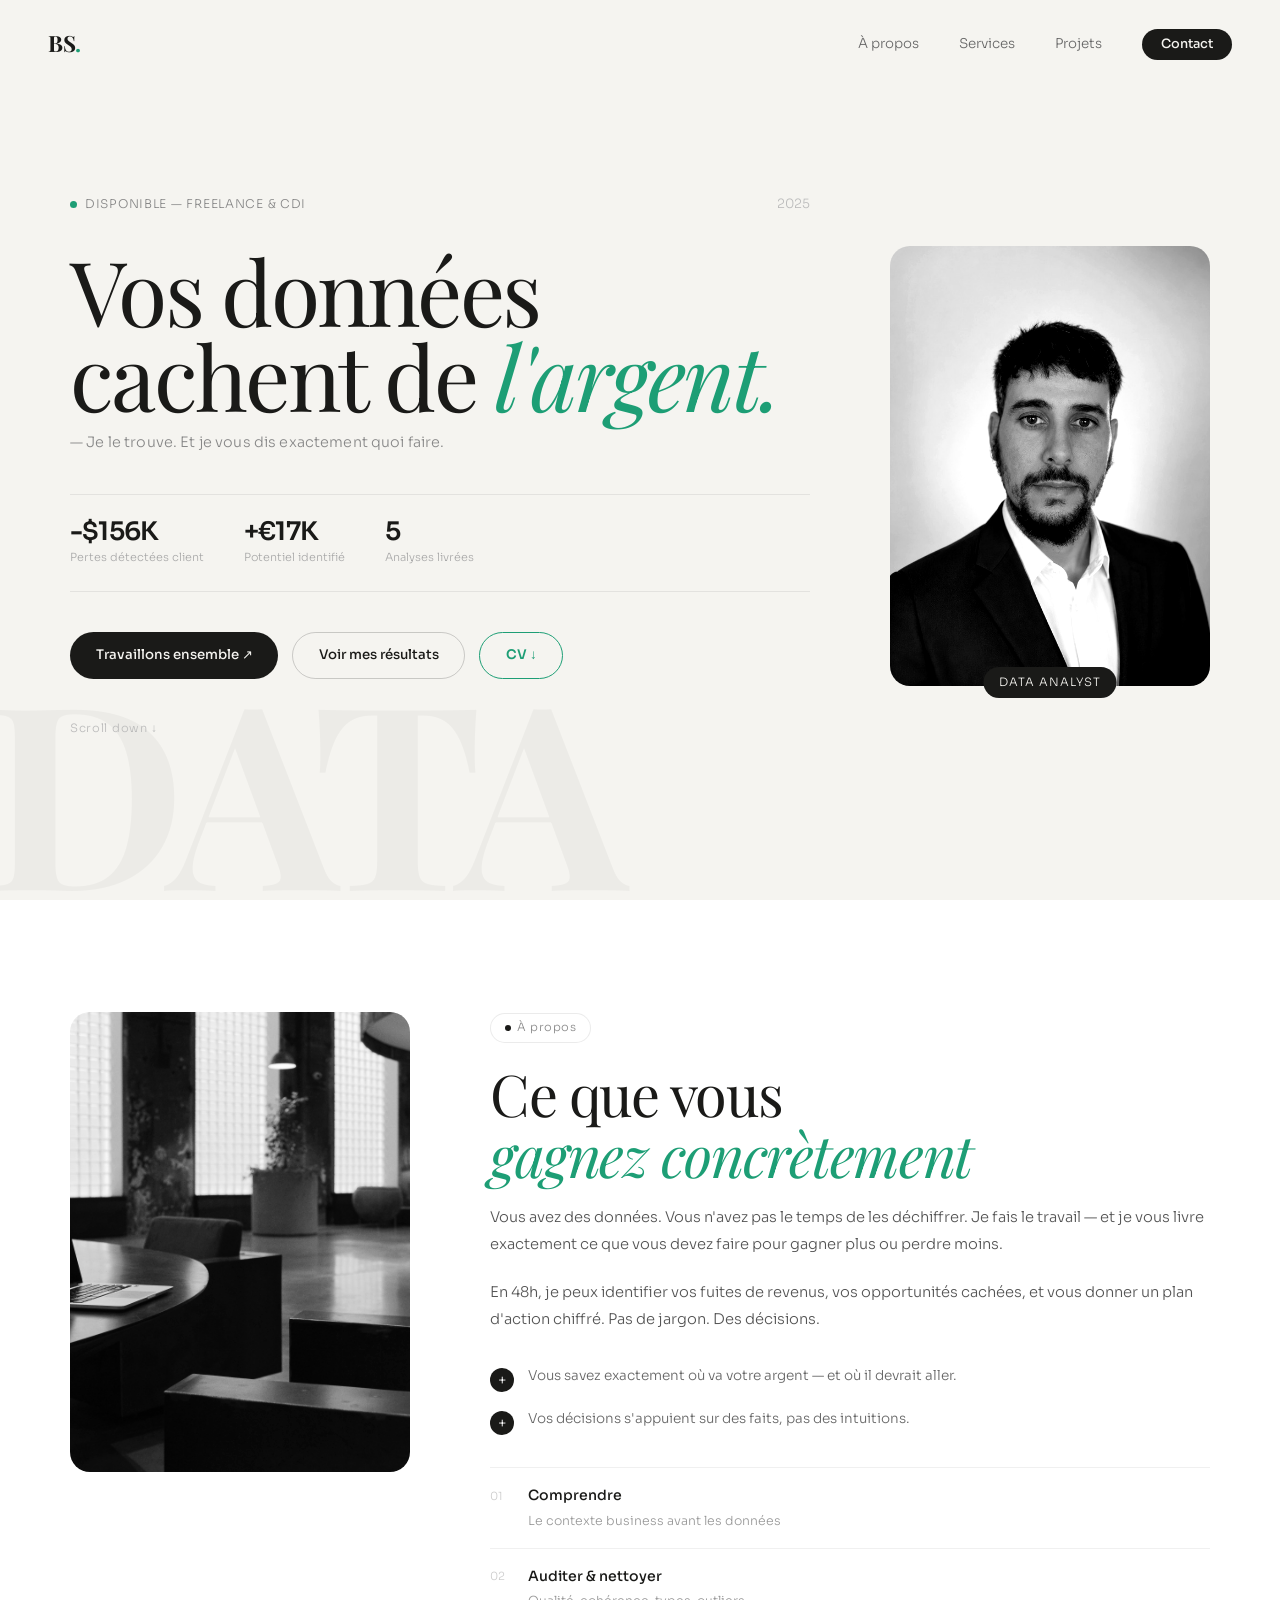
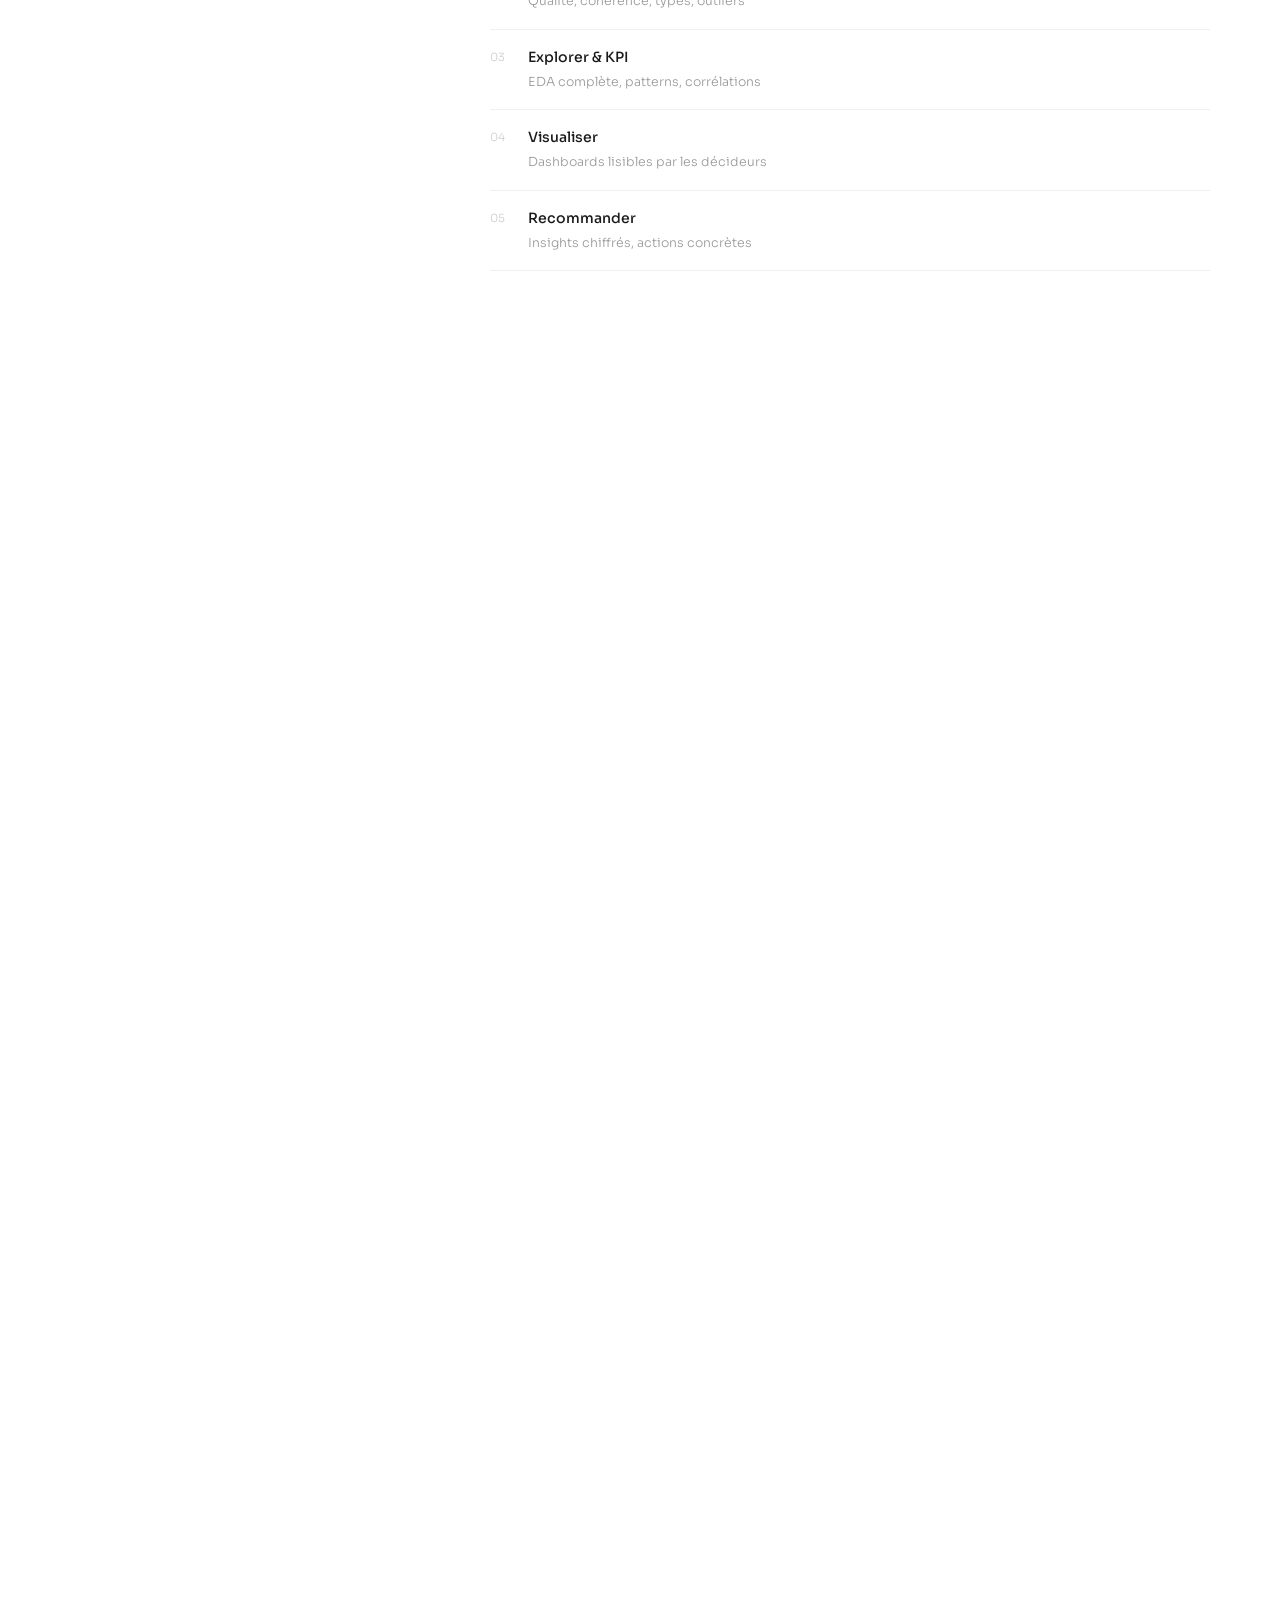
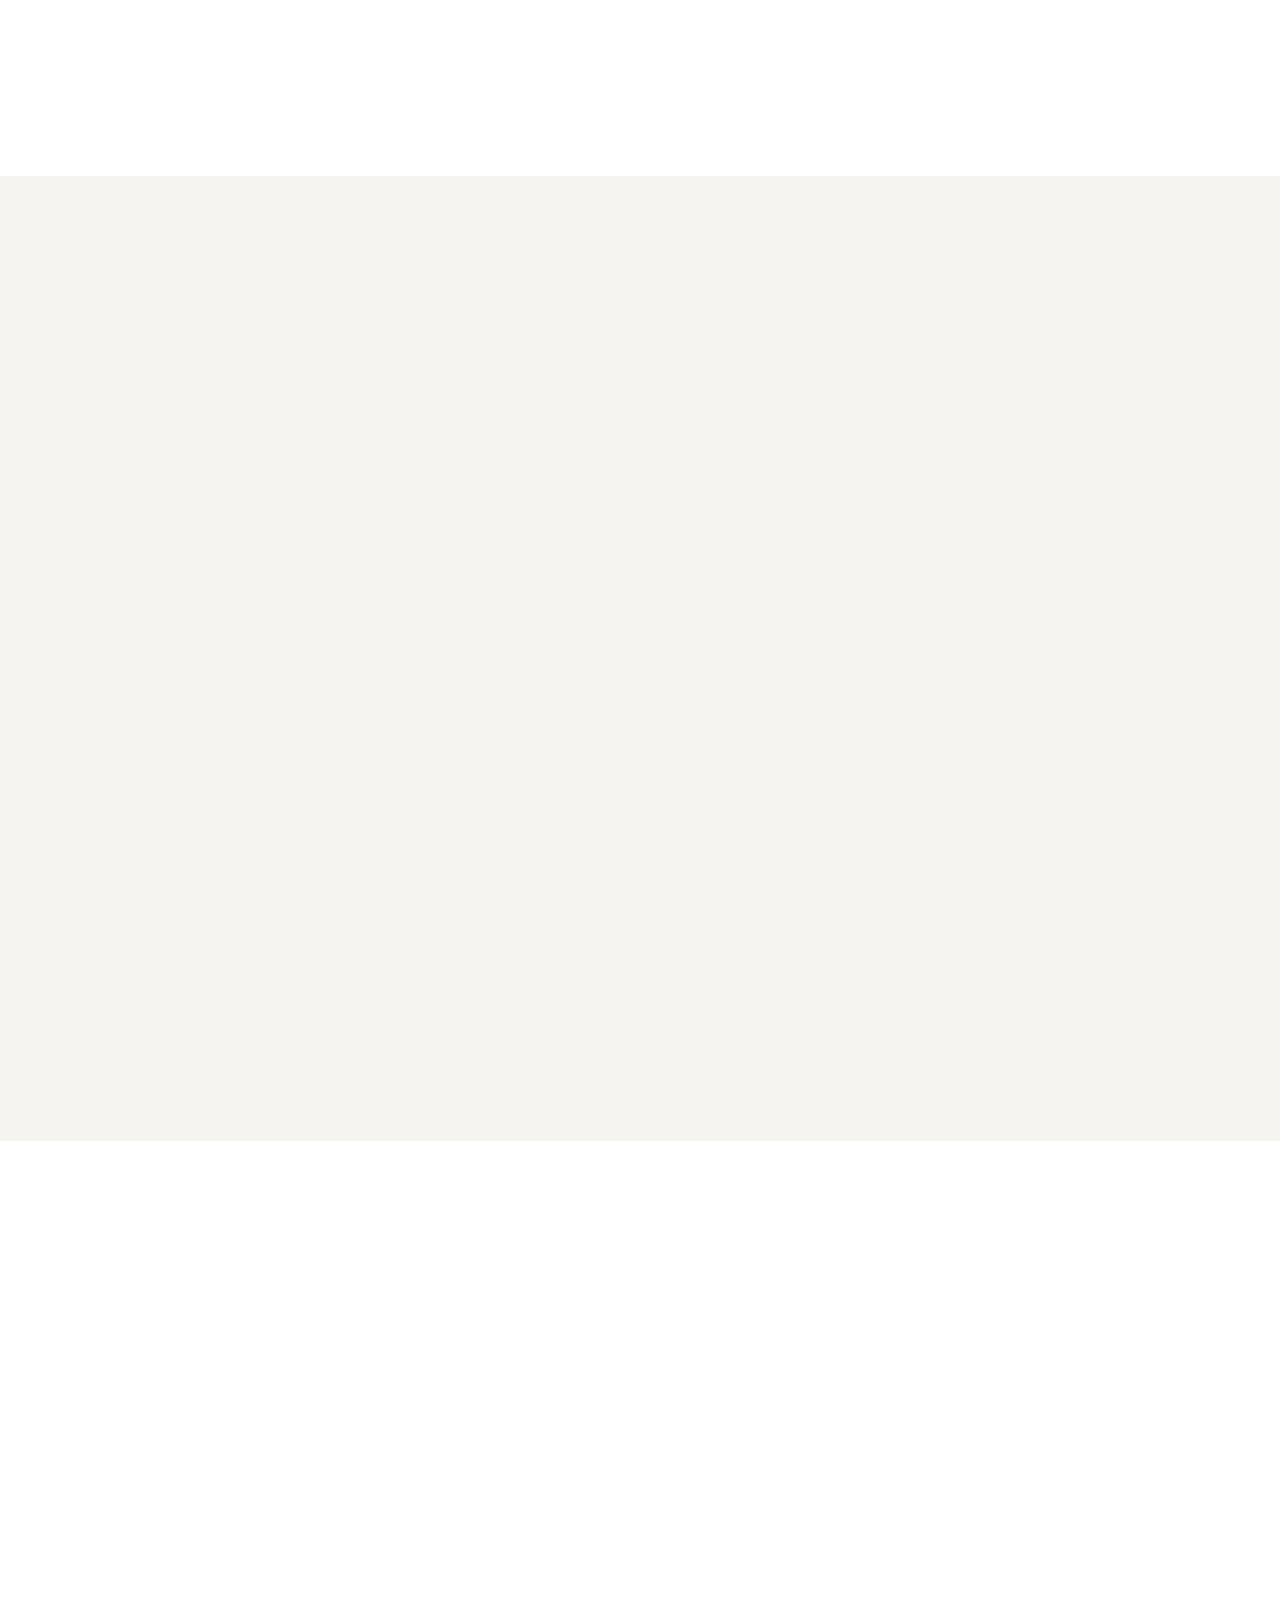
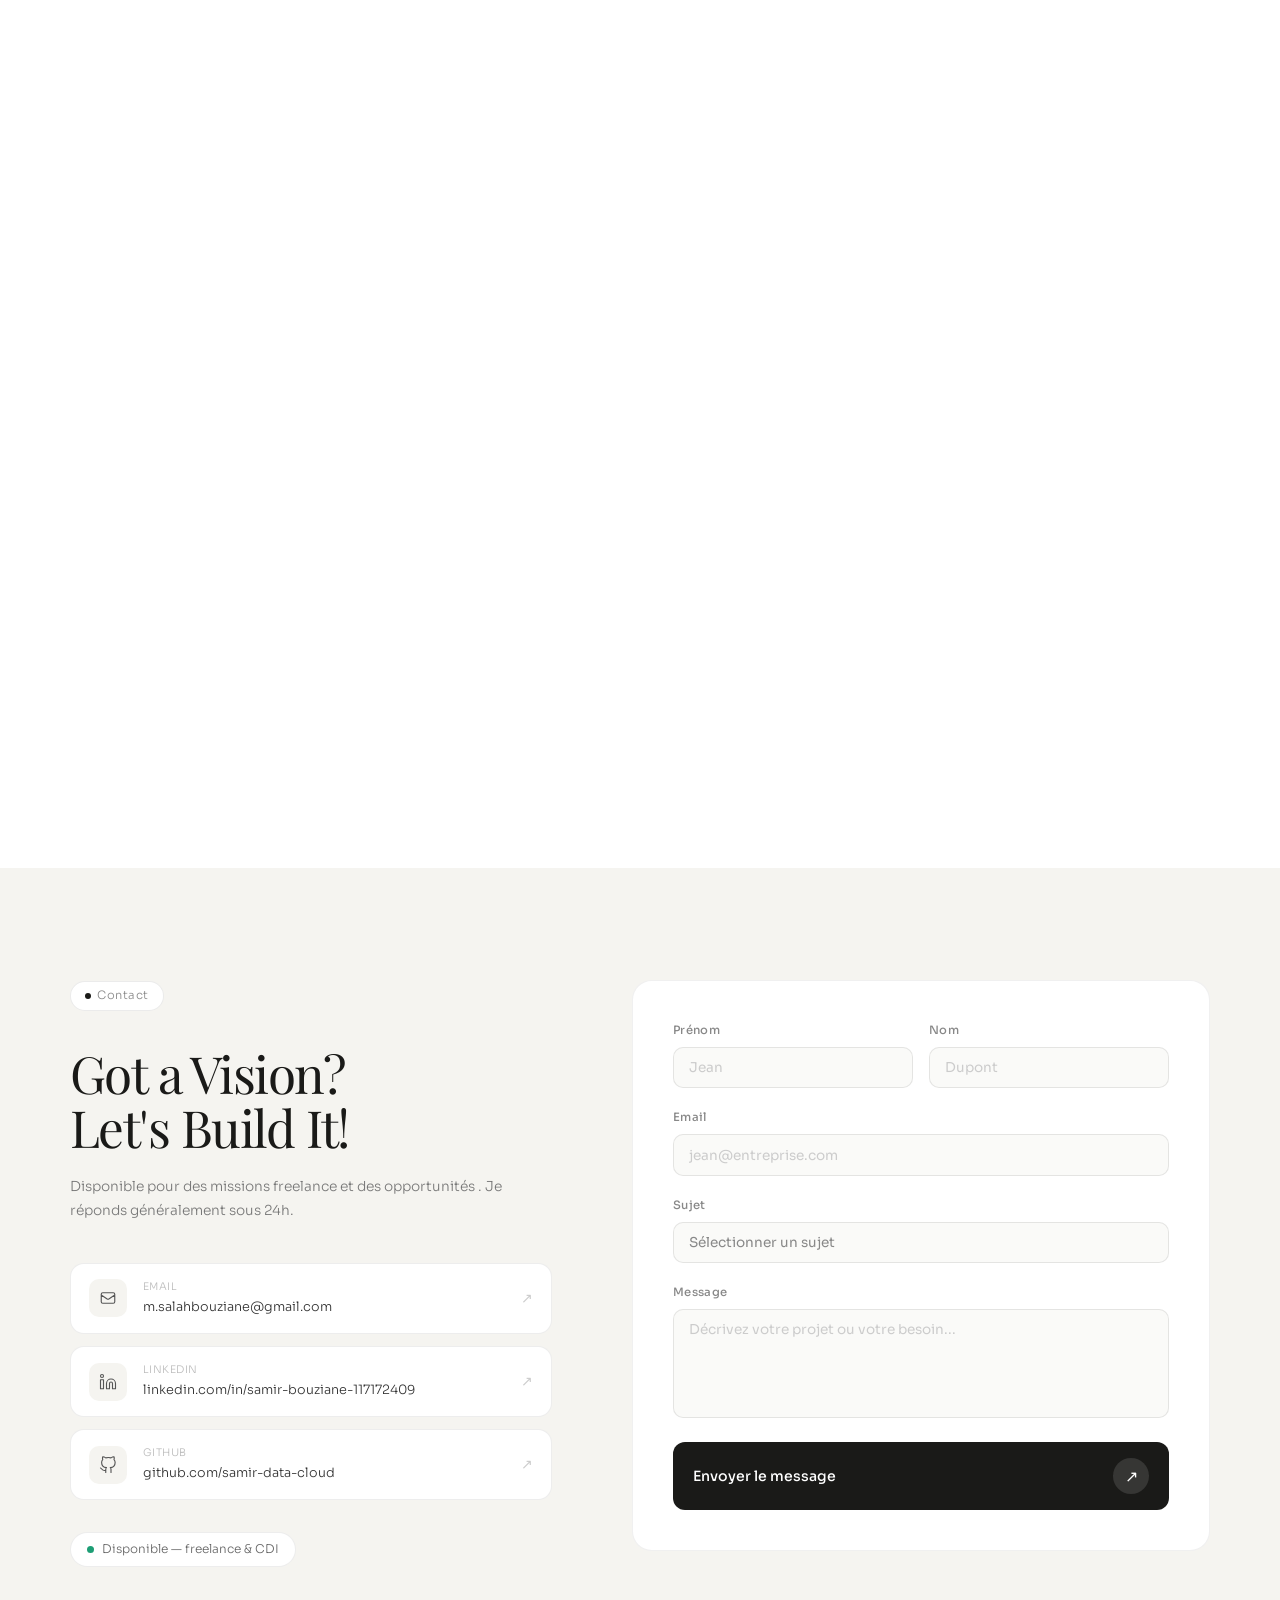
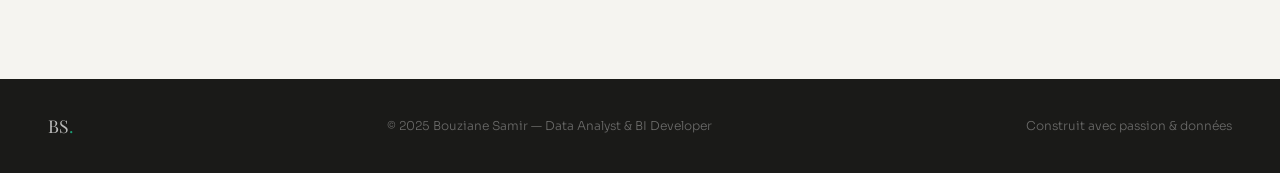
==== index.html @ 7e3bfd8c "Add services section, case study format, insight tags, real project prominence Co-Authored-By: Claud" ====
<!DOCTYPE html>
<html lang="fr">

<head>
  <meta charset="UTF-8">
  <meta name="viewport" content="width=device-width, initial-scale=1.0">
  <title>Bouziane Samir — Data Analyst</title>
  <meta name="description"
    content="Portfolio de Bouziane Samir — Data Analyst & BI Developer spécialisé Python, SQL, Tableau.">
  <link rel="preconnect" href="https://fonts.googleapis.com">
  <link
    href="https://fonts.googleapis.com/css2?family=Sora:wght@300;400;500;600&family=Playfair+Display:ital,wght@0,400;0,700;1,400&display=swap"
    rel="stylesheet">
  <link rel="stylesheet" href="style.css">
</head>

<body>

  <!-- NAV -->
  <nav id="nav">
    <a href="#home" class="nav-logo">BS<span>.</span></a>
    <ul class="nav-links" id="navLinks">
      <li><a href="#about">À propos</a></li>
      <li><a href="#services">Services</a></li>
      <li><a href="#projects">Projets</a></li>
      <li><a href="#contact" class="nav-cta">Contact</a></li>
    </ul>
    <button class="nav-burger" id="navBurger" aria-label="Menu">
      <span></span><span></span><span></span>
    </button>
  </nav>

  <!-- HERO -->
  <section id="home" class="hero">
    <div class="hero-watermark">DATA</div>
    <div class="hero-inner">

      <div class="hero-left">
        <div class="hero-top-row">
          <div class="hero-tag"><span class="tag-dot"></span>Disponible — Freelance &amp; CDI</div>
          <span class="hero-year">2025</span>
        </div>
        <h1 class="hero-title">
          Vos données<br>
          cachent de <em>l'argent.</em>
        </h1>
        <p class="hero-role">— Je le trouve. Et je vous dis exactement quoi faire.</p>
        <div class="stats-carousel-wrap">
          <div class="hero-stats-row" id="statsTrack">
            <div class="hstat"><span class="hstat-n">-$156K</span><span class="hstat-l">Pertes détectées client</span></div>
            <div class="hstat"><span class="hstat-n">+€17K</span><span class="hstat-l">Potentiel identifié</span></div>
            <div class="hstat"><span class="hstat-n">5</span><span class="hstat-l">Analyses livrées</span></div>
          </div>
          <div class="stats-dots" id="statsDots">
            <span class="stats-dot active"></span>
            <span class="stats-dot"></span>
            <span class="stats-dot"></span>
          </div>
        </div>
        <div class="hero-actions">
          <a href="#contact" class="btn btn-dark">Travaillons ensemble ↗</a>
          <a href="#projects" class="btn btn-outline">Voir mes résultats</a>
          <a href="cv.html" class="btn btn-cv">CV ↓</a>
        </div>
        <div class="hero-scroll">Scroll down ↓</div>
      </div>

      <div class="hero-photo-wrap">
        <div class="hero-photo-card">
          <img src="photo_bw.jpg" alt="Bouziane Samir — Data Analyst" class="hero-photo">
          <div class="photo-overlay">
            <a href="#about" class="photo-arrow">↗</a>
          </div>
        </div>
        <div class="hero-photo-tag">Data Analyst</div>
      </div>

    </div>
  </section>

  <!-- ABOUT -->
  <section id="about" class="about section">
    <div class="container">
      <div class="about-grid">

        <!-- GAUCHE : photo -->
        <div class="about-photo-col fade-up">
          <div class="about-photo-card">
            <img src="pexels-shvetsa-12662890.jpg" alt="Bouziane Samir" class="about-photo">
            <a href="#contact" class="about-photo-arrow">↗</a>
          </div>
        </div>

        <!-- DROITE : texte + process -->
        <div class="about-right-col fade-up" style="transition-delay:.15s">
          <div class="pill"><span class="pill-dot"></span>À propos</div>
          <h2 class="s-title">Ce que vous<br><em>gagnez concrètement</em></h2>
          <p class="about-p">Vous avez des données. Vous n'avez pas le temps de les déchiffrer. Je fais le travail — et je vous livre exactement ce que vous devez faire pour gagner plus ou perdre moins.</p>
          <p class="about-p">En 48h, je peux identifier vos fuites de revenus, vos opportunités cachées, et vous donner un plan d'action chiffré. Pas de jargon. Des décisions.</p>
          <div class="about-bullets">
            <div class="ab"><span class="ab-plus">+</span>
              <p>Vous savez exactement où va votre argent — et où il devrait aller.</p>
            </div>
            <div class="ab"><span class="ab-plus">+</span>
              <p>Vos décisions s'appuient sur des faits, pas des intuitions.</p>
            </div>
          </div>
          <div class="process-list" style="margin-top:2rem">
            <div class="pi"><span class="pn">01</span>
              <div><strong>Comprendre</strong>
                <p>Le contexte business avant les données</p>
              </div>
            </div>
            <div class="pi"><span class="pn">02</span>
              <div><strong>Auditer &amp; nettoyer</strong>
                <p>Qualité, cohérence, types, outliers</p>
              </div>
            </div>
            <div class="pi"><span class="pn">03</span>
              <div><strong>Explorer &amp; KPI</strong>
                <p>EDA complète, patterns, corrélations</p>
              </div>
            </div>
            <div class="pi"><span class="pn">04</span>
              <div><strong>Visualiser</strong>
                <p>Dashboards lisibles par les décideurs</p>
              </div>
            </div>
            <div class="pi"><span class="pn">05</span>
              <div><strong>Recommander</strong>
                <p>Insights chiffrés, actions concrètes</p>
              </div>
            </div>
          </div>
        </div>

      </div>
    </div>
  </section>

  <!-- SERVICES -->
  <section id="services" class="services section">
    <div class="container">
      <div class="services-hdr fade-up">
        <div>
          <div class="pill"><span class="pill-dot"></span>Ce que je fais</div>
          <h2 class="s-title">Mes<br><em>services</em></h2>
        </div>
        <p class="services-sub">Des analyses qui génèrent des décisions — pas juste des graphiques. Chaque livrable est actionnable et chiffré.</p>
      </div>
      <div class="services-grid fade-up" style="transition-delay:.1s">

        <div class="svc-card">
          <div class="svc-icon">
            <svg width="22" height="22" fill="none" viewBox="0 0 24 24"><rect x="3" y="3" width="18" height="18" rx="2" stroke="currentColor" stroke-width="1.5"/><path d="M3 9h18M9 21V9" stroke="currentColor" stroke-width="1.5"/></svg>
          </div>
          <h3 class="svc-title">Dashboard & Visualisation</h3>
          <p class="svc-desc">Tableaux de bord interactifs lisibles par vos décideurs en 30 secondes.</p>
          <ul class="svc-list">
            <li>Power BI, Tableau, Chart.js</li>
            <li>KPIs business personnalisés</li>
            <li>Filtres et drill-down interactifs</li>
            <li>Design orienté décision</li>
          </ul>
          <div class="svc-footer"><span class="svc-delay">⏱ Livraison 3–5 jours</span></div>
        </div>

        <div class="svc-card svc-featured">
          <div class="svc-icon">
            <svg width="22" height="22" fill="none" viewBox="0 0 24 24"><path d="M18 20V10M12 20V4M6 20v-6" stroke="currentColor" stroke-width="1.5" stroke-linecap="round"/></svg>
          </div>
          <div class="svc-badge">Service phare</div>
          <h3 class="svc-title">Analyse de Performance Business</h3>
          <p class="svc-desc">Identification des fuites de revenus, opportunités cachées et leviers de croissance.</p>
          <ul class="svc-list">
            <li>Audit complet de vos données</li>
            <li>6 insights actionnables minimum</li>
            <li>Plan d'action chiffré et priorisé</li>
            <li>Recommandations ROI documenté</li>
          </ul>
          <div class="svc-footer"><span class="svc-delay">⏱ Livraison 48h–5 jours</span></div>
        </div>

        <div class="svc-card">
          <div class="svc-icon">
            <svg width="22" height="22" fill="none" viewBox="0 0 24 24"><path d="M12 2L2 7l10 5 10-5-10-5zM2 17l10 5 10-5M2 12l10 5 10-5" stroke="currentColor" stroke-width="1.5" stroke-linecap="round" stroke-linejoin="round"/></svg>
          </div>
          <h3 class="svc-title">Automatisation Reporting</h3>
          <p class="svc-desc">Fini les exports manuels. Vos rapports se génèrent seuls, toujours à jour.</p>
          <ul class="svc-list">
            <li>Python, SQL, Excel avancé</li>
            <li>Pipelines de données automatisés</li>
            <li>Alertes et notifications</li>
            <li>Documentation et formation incluses</li>
          </ul>
          <div class="svc-footer"><span class="svc-delay">⏱ Livraison 5–10 jours</span></div>
        </div>

        <div class="svc-card">
          <div class="svc-icon">
            <svg width="22" height="22" fill="none" viewBox="0 0 24 24"><path d="M6 2L3 6v14a2 2 0 002 2h14a2 2 0 002-2V6l-3-4z" stroke="currentColor" stroke-width="1.5" stroke-linecap="round" stroke-linejoin="round"/><line x1="3" y1="6" x2="21" y2="6" stroke="currentColor" stroke-width="1.5" stroke-linecap="round"/><path d="M16 10a4 4 0 01-8 0" stroke="currentColor" stroke-width="1.5" stroke-linecap="round" stroke-linejoin="round"/></svg>
          </div>
          <h3 class="svc-title">Analyse E-Commerce & KPI</h3>
          <p class="svc-desc">Performance produits, panier moyen, conversion — tout ce qui impacte votre CA.</p>
          <ul class="svc-list">
            <li>Shopify, Amazon, Olist</li>
            <li>Funnel d'acquisition analysé</li>
            <li>Recommandations pricing</li>
            <li>Segmentation clients RFM</li>
          </ul>
          <div class="svc-footer"><span class="svc-delay">⏱ Livraison 3–7 jours</span></div>
        </div>

      </div>
      <div class="services-cta fade-up" style="transition-delay:.2s">
        <a href="#contact" class="btn btn-dark">Discuter de votre projet ↗</a>
        <p class="svc-cta-note">Réponse sous 24h · Devis gratuit · Paiement à la livraison</p>
      </div>
    </div>
  </section>

  <!-- SKILLS -->
  <section id="skills" class="skills section">
    <div class="container">
      <div class="skills-intro fade-up">
        <div>
          <div class="pill"><span class="pill-dot"></span>Compétences</div>
          <h2 class="s-title">Stack<br><em>technique</em></h2>
        </div>
        <p class="skills-desc">Un ensemble d'outils maîtrisés de bout en bout — de l'extraction des données brutes au
          dashboard décisionnel final.</p>
      </div>
      <div class="skills-grid fade-up" style="transition-delay:.1s">
        <div class="skill-card">
          <div class="sk-icon"><svg width="22" height="22" fill="none" viewBox="0 0 24 24">
              <path d="M12 2L2 7l10 5 10-5-10-5zM2 17l10 5 10-5M2 12l10 5 10-5" stroke="currentColor" stroke-width="1.5"
                stroke-linecap="round" stroke-linejoin="round" />
            </svg></div>
          <h3>Python &amp; Pandas</h3>
          <p>Data cleaning, EDA, automatisation de pipelines analytiques. Code propre, production-ready.</p>
          <div class="sk-bar">
            <div class="sk-fill" data-w="82"></div>
          </div>
          <span class="sk-lvl">Intermédiaire avancé</span>
        </div>
        <div class="skill-card">
          <div class="sk-icon"><svg width="22" height="22" fill="none" viewBox="0 0 24 24">
              <ellipse cx="12" cy="5" rx="9" ry="3" stroke="currentColor" stroke-width="1.5" />
              <path d="M3 5v14c0 1.657 4.03 3 9 3s9-1.343 9-3V5" stroke="currentColor" stroke-width="1.5" />
              <path d="M3 12c0 1.657 4.03 3 9 3s9-1.343 9-3" stroke="currentColor" stroke-width="1.5" />
            </svg></div>
          <h3>SQL</h3>
          <p>Requêtes complexes, agrégations, jointures, window functions. Optimisation de requêtes.</p>
          <div class="sk-bar">
            <div class="sk-fill" data-w="78"></div>
          </div>
          <span class="sk-lvl">Intermédiaire avancé</span>
        </div>
        <div class="skill-card">
          <div class="sk-icon"><svg width="22" height="22" fill="none" viewBox="0 0 24 24">
              <rect x="3" y="3" width="18" height="18" rx="2" stroke="currentColor" stroke-width="1.5" />
              <path d="M3 9h18M9 21V9" stroke="currentColor" stroke-width="1.5" />
            </svg></div>
          <h3>Tableau</h3>
          <p>Dashboards interactifs, KPI cards, calculated fields, actions &amp; filtres cross-sheets.</p>
          <div class="sk-bar">
            <div class="sk-fill" data-w="75"></div>
          </div>
          <span class="sk-lvl">Intermédiaire avancé</span>
        </div>
        <div class="skill-card">
          <div class="sk-icon"><svg width="22" height="22" fill="none" viewBox="0 0 24 24">
              <path d="M18 20V10M12 20V4M6 20v-6" stroke="currentColor" stroke-width="1.5" stroke-linecap="round" />
            </svg></div>
          <h3>Data Storytelling</h3>
          <p>Analyses complexes traduites en recommandations claires pour décideurs non-techniques.</p>
          <div class="sk-bar">
            <div class="sk-fill" data-w="85"></div>
          </div>
          <span class="sk-lvl">Confirmé</span>
        </div>
        <div class="skill-card">
          <div class="sk-icon"><svg width="22" height="22" fill="none" viewBox="0 0 24 24">
              <circle cx="12" cy="12" r="9" stroke="currentColor" stroke-width="1.5" />
              <path d="M12 8v4l3 3" stroke="currentColor" stroke-width="1.5" stroke-linecap="round" />
            </svg></div>
          <h3>KPI Design</h3>
          <p>Métriques business clés, scorecards et tableaux de bord décisionnels orientés résultats.</p>
          <div class="sk-bar">
            <div class="sk-fill" data-w="80"></div>
          </div>
          <span class="sk-lvl">Confirmé</span>
        </div>
        <div class="skill-card">
          <div class="sk-icon"><svg width="22" height="22" fill="none" viewBox="0 0 24 24">
              <path
                d="M9 19c-5 1.5-5-2.5-7-3m14 6v-3.87a3.37 3.37 0 00-.94-2.61c3.14-.35 6.44-1.54 6.44-7A5.44 5.44 0 0020 4.77 5.07 5.07 0 0019.91 1S18.73.65 16 2.48a13.38 13.38 0 00-7 0C6.27.65 5.09 1 5.09 1A5.07 5.07 0 005 4.77a5.44 5.44 0 00-1.5 3.78c0 5.42 3.3 6.61 6.44 7A3.37 3.37 0 009 18.13V22"
                stroke="currentColor" stroke-width="1.5" stroke-linecap="round" stroke-linejoin="round" />
            </svg></div>
          <h3>Business Analysis</h3>
          <p>Traduction des besoins métier en analyses pertinentes. Recommandations à impact mesuré.</p>
          <div class="sk-bar">
            <div class="sk-fill" data-w="78"></div>
          </div>
          <span class="sk-lvl">Intermédiaire avancé</span>
        </div>
      </div>
    </div>
  </section>

  <!-- PROJECTS -->
  <section id="projects" class="projects section">
    <div class="container">
      <div class="projects-hdr fade-up">
        <div>
          <div class="pill"><span class="pill-dot"></span>Portfolio</div>
          <h2 class="s-title">Dernières<br><em>analyses</em></h2>
        </div>
        <a href="#" class="view-more">Check out More &nbsp;→&nbsp; View More</a>
      </div>
      <div class="proj-featured fade-up" style="transition-delay:.1s">
        <div class="proj-info">
          <div class="proj-tags"><span class="tag tag-real">● Données réelles</span><span class="tag">Immobilier</span><span class="tag">3 Propriétés</span><span class="tag">France × UAE</span></div>
          <h3 class="proj-title">Portfolio Immobilier<br><em>3 Propriétés · 2 Pays</em></h3>

          <!-- CASE STUDY -->
          <div class="cs-steps">
            <div class="cs-step">
              <span class="cs-n">01</span>
              <div class="cs-content">
                <strong>Contexte business</strong>
                <p>Portefeuille locatif perso — Toulouse T3, Cugnaux T3 (France), Sharjah 1BR (UAE). Revenus non optimisés, aucune vision comparative entre plateformes.</p>
              </div>
            </div>
            <div class="cs-step">
              <span class="cs-n">02</span>
              <div class="cs-content">
                <strong>Problème identifié</strong>
                <p>52% d'annulations à Sharjah · Saisonnalité inversée France/UAE ignorée · Arbitrage Airbnb vs Booking.com non exploité.</p>
              </div>
            </div>
            <div class="cs-step">
              <span class="cs-n">03</span>
              <div class="cs-content">
                <strong>Analyse</strong>
                <p>583 nuits comparées · 5 KPIs cross-propriétés · Dashboard interactif révélant Cugnaux comme propriété la plus rentable (46% du portfolio).</p>
              </div>
            </div>
            <div class="cs-step">
              <span class="cs-n">04</span>
              <div class="cs-content">
                <strong>Décisions prises</strong>
                <p>Pivot vers tarification dynamique · Réallocation effort commercial vers Airbnb (+38% ADR) · Restrictions géopolitiques Sharjah intégrées.</p>
              </div>
            </div>
            <div class="cs-step cs-step-result">
              <span class="cs-n cs-n-green">05</span>
              <div class="cs-content">
                <strong>Résultat</strong>
                <p><span class="cs-highlight">+€17K potentiel identifié</span> · €38.8K revenue total documenté · Plan d'allocation budget 2025 livré.</p>
              </div>
            </div>
          </div>

          <div class="stack-row" style="margin-top:1.5rem"><span class="stk">Python</span><span class="stk">Chart.js</span><span class="stk">Airbnb</span><span class="stk">Booking.com</span><span class="stk">Real Data</span></div>
          <div style="display:flex;align-items:center;gap:1rem;margin-top:1rem">
            <a href="realestate-dashboard.html" target="_blank" class="arrow-btn" title="Voir le dashboard">↗</a>
            <a href="https://github.com/samir-data-cloud/real-estate-portfolio-analysis" target="_blank" style="font-size:.78rem;color:#1D9E75;font-weight:600;text-decoration:none">GitHub →</a>
          </div>
        </div>
        <div class="proj-panel" style="background:linear-gradient(160deg,#0d2b1f 0%,#1a1a18 60%)">
          <div class="panel-dots"><span></span><span></span><span></span></div>
          <div class="panel-kpis">
            <div class="pk"><span class="pk-v" style="color:#3b82f6">€17.7K</span><span class="pk-l">Cugnaux #1</span></div>
            <div class="pk"><span class="pk-v" style="color:#1D9E75">€10.1K</span><span class="pk-l">Toulouse</span></div>
            <div class="pk"><span class="pk-v" style="color:#f59e0b">€11.0K</span><span class="pk-l">Sharjah UAE</span></div>
            <div class="pk"><span class="pk-v" style="color:#fff">50/50</span><span class="pk-l">Airbnb/Booking</span></div>
          </div>
          <div class="panel-bars">
            <div class="pb-row"><span style="color:#3b82f6">Cugnaux</span>
              <div class="pb-track">
                <div style="width:46%;background:#3b82f6;height:100%;border-radius:4px"></div>
              </div><span style="color:#3b82f6">46%</span>
            </div>
            <div class="pb-row"><span style="color:#f59e0b">Sharjah</span>
              <div class="pb-track">
                <div style="width:28%;background:#f59e0b;height:100%;border-radius:4px"></div>
              </div><span style="color:#f59e0b">28%</span>
            </div>
            <div class="pb-row"><span style="color:#1D9E75">Toulouse</span>
              <div class="pb-track">
                <div style="width:26%;background:#1D9E75;height:100%;border-radius:4px"></div>
              </div><span style="color:#1D9E75">26%</span>
            </div>
          </div>
        </div>
      </div>
      <div class="more-grid" style="grid-template-columns:repeat(2,1fr)">
        <div class="more-card fade-up" style="transition-delay:.15s">
          <div class="mc-visual mc-visual-rh">
            <div class="mc-rh-inner">
              <div class="mc-rh-kpi"><span class="mc-rh-n">16.4%</span><span class="mc-rh-l">Taux d'attrition</span>
              </div>
              <div class="mc-rh-kpi"><span class="mc-rh-n" style="color:#1D9E75">×2.0</span><span class="mc-rh-l">Impact
                  overtime</span></div>
              <div class="mc-rh-bars">
                <div class="mc-rh-bar-row"><span>Sales</span>
                  <div class="mc-rh-track">
                    <div style="width:78%"></div>
                  </div><span>17.7%</span>
                </div>
                <div class="mc-rh-bar-row"><span>R&D</span>
                  <div class="mc-rh-track">
                    <div style="width:73%"></div>
                  </div><span>16.5%</span>
                </div>
                <div class="mc-rh-bar-row"><span>HR</span>
                  <div class="mc-rh-track">
                    <div style="width:53%"></div>
                  </div><span>12.0%</span>
                </div>
              </div>
            </div>
          </div>
          <a href="hr-dashboard.html" target="_blank" class="mc-arrow">↗</a>
          <div class="mc-body">
            <h4>HR Attrition Analysis</h4>
            <div class="insight-row">
              <span class="insight insight-red">×2 turnover Sales vs HR</span>
              <span class="insight insight-green">$880K économies identifiées</span>
            </div>
            <p>1 470 employés · 6 insights business · dashboard interactif</p>
            <div class="stack-row" style="margin-top:.75rem;margin-bottom:0">
              <span class="stk">Python</span><span class="stk">Pandas</span><span class="stk">SQL</span><span class="stk">Chart.js</span>
            </div>
            <a href="https://github.com/samir-data-cloud/hr-attrition-analysis" target="_blank" style="font-size:.72rem;color:#1D9E75;text-decoration:none;margin-top:.5rem;display:inline-block">GitHub →</a>
          </div>
        </div>
        <div class="more-card fade-up" style="transition-delay:.2s">
          <div class="mc-visual mc-visual-ec">
            <div class="mc-rh-inner">
              <div class="mc-rh-kpi"><span class="mc-rh-n">R$14.1M</span><span class="mc-rh-l">CA analysé</span></div>
              <div class="mc-rh-kpi"><span class="mc-rh-n" style="color:#E24B4A">63.5%</span><span class="mc-rh-l">Retards livraison</span></div>
              <div class="mc-rh-bars">
                <div class="mc-rh-bar-row"><span>Beauté</span>
                  <div class="mc-rh-track"><div style="width:82%"></div></div><span>R$1.29M</span>
                </div>
                <div class="mc-rh-bar-row"><span>Montres</span>
                  <div class="mc-rh-track"><div style="width:78%"></div></div><span>R$1.24M</span>
                </div>
                <div class="mc-rh-bar-row"><span>Literie</span>
                  <div class="mc-rh-track"><div style="width:69%"></div></div><span>R$1.09M</span>
                </div>
              </div>
            </div>
          </div>
          <a href="ecommerce-dashboard.html" target="_blank" class="mc-arrow">↗</a>
          <div class="mc-body">
            <h4>E-Commerce Olist Analysis</h4>
            <div class="insight-row">
              <span class="insight insight-red">63.5% retards livraison</span>
              <span class="insight insight-green">R$1.5M potentiel</span>
            </div>
            <p>117 329 commandes · 6 insights business · dashboard interactif</p>
            <div class="stack-row" style="margin-top:.75rem;margin-bottom:0">
              <span class="stk">Python</span><span class="stk">Pandas</span><span class="stk">SQL</span><span class="stk">Chart.js</span>
            </div>
            <a href="https://github.com/samir-data-cloud/ecommerce-data-analysis" target="_blank" style="font-size:.72rem;color:#1D9E75;text-decoration:none;margin-top:.5rem;display:inline-block">GitHub →</a>
          </div>
        </div>
        <div class="more-card fade-up" style="transition-delay:.25s">
          <div class="mc-visual mc-visual-bk">
            <div class="mc-rh-inner">
              <div class="mc-rh-kpi"><span class="mc-rh-n">AED 43K</span><span class="mc-rh-l">Revenue Sharjah UAE</span></div>
              <div class="mc-rh-kpi"><span class="mc-rh-n" style="color:#E24B4A">52.1%</span><span class="mc-rh-l">Taux annulation</span></div>
              <div class="mc-rh-bars">
                <div class="mc-rh-bar-row"><span>Weekly</span>
                  <div class="mc-rh-track"><div style="width:86%;background:#E24B4A"></div></div><span style="color:#E24B4A">86%</span>
                </div>
                <div class="mc-rh-bar-row"><span>Standard</span>
                  <div class="mc-rh-track"><div style="width:8%"></div></div><span style="color:#1D9E75">8%</span>
                </div>
                <div class="mc-rh-bar-row"><span>Non-remb.</span>
                  <div class="mc-rh-track"><div style="width:6%;background:#f59e0b"></div></div><span style="color:#f59e0b">6%</span>
                </div>
              </div>
            </div>
          </div>
          <a href="booking-dashboard.html" target="_blank" class="mc-arrow">↗</a>
          <div class="mc-body">
            <h4>Booking.com — Sharjah UAE</h4>
            <div class="insight-row">
              <span class="insight insight-red">52% annulations → -AED 31K/an</span>
              <span class="insight insight-blue">Conflit Iran intégré</span>
            </div>
            <p>97 réservations · Taux annulation ×6.5 vs pairs · Real Data</p>
            <div class="stack-row" style="margin-top:.75rem;margin-bottom:0">
              <span class="stk">Python</span><span class="stk">Chart.js</span><span class="stk">Real Data</span>
            </div>
            <a href="https://github.com/samir-data-cloud/booking-analysis" target="_blank" style="font-size:.72rem;color:#1D9E75;text-decoration:none;margin-top:.5rem;display:inline-block">GitHub →</a>
          </div>
        </div>
        <div class="more-card fade-up" style="transition-delay:.3s">
          <div class="mc-visual" style="background:#1a1a18;padding:1.25rem;display:flex;align-items:center;justify-content:center">
            <div class="mc-rh-inner">
              <div class="mc-rh-kpi"><span class="mc-rh-n">$2.30M</span><span class="mc-rh-l">CA analysé</span></div>
              <div class="mc-rh-kpi"><span class="mc-rh-n" style="color:#E24B4A">-$156K</span><span class="mc-rh-l">Pertes identifiées</span></div>
              <div class="mc-rh-bars">
                <div class="mc-rh-bar-row"><span>Technology</span>
                  <div class="mc-rh-track"><div style="width:85%"></div></div><span style="color:#1D9E75">$145K</span>
                </div>
                <div class="mc-rh-bar-row"><span>Office</span>
                  <div class="mc-rh-track"><div style="width:68%"></div></div><span style="color:#1D9E75">$122K</span>
                </div>
                <div class="mc-rh-bar-row"><span>Furniture</span>
                  <div class="mc-rh-track"><div style="width:13%;background:#E24B4A"></div></div><span style="color:#E24B4A">$18K</span>
                </div>
              </div>
            </div>
          </div>
          <div class="mc-arrow">↗</div>
          <div class="mc-body">
            <h4>Superstore Sales Analysis</h4>
            <div class="insight-row">
              <span class="insight insight-red">-$156K pertes identifiées</span>
              <span class="insight insight-orange">Remise/marge corrélation -0.86</span>
            </div>
            <p>9 993 transactions · Région Sud sous-performe de 23%</p>
            <div class="stack-row" style="margin-top:.75rem;margin-bottom:0">
              <span class="stk">Python</span><span class="stk">Pandas</span><span class="stk">Tableau</span><span class="stk">Chart.js</span>
            </div>
          </div>
        </div>
      </div>
    </div>
  </section>

  <!-- TESTIMONIALS -->
  <section id="testimonials" class="testimonials section">
    <div class="container">
      <div class="testi-hdr fade-up">
        <div class="pill"><span class="pill-dot"></span>Clients</div>
        <h2 class="s-title">Ils m'ont<br><em>fait confiance</em></h2>
      </div>

      <div class="testi-carousel fade-up" style="transition-delay:.1s">
        <div class="testi-track" id="testiTrack">

          <div class="testi-card">
            <div class="testi-quote">"</div>
            <p class="testi-text">Samir a transformé nos données de vente en insights actionnables en quelques jours.
              Son dashboard nous a permis d'identifier des opportunités cachées et d'optimiser notre stratégie
              commerciale. Un travail rigoureux, clair et orienté résultats.</p>
            <div class="testi-author">
              <div class="testi-avatar">JD</div>
              <div class="testi-info">
                <span class="testi-name">Directeur Commercial</span>
                <span class="testi-company">JD Promotion</span>
              </div>
              <div class="testi-stars">★★★★★</div>
            </div>
          </div>

          <div class="testi-card">
            <div class="testi-quote">"</div>
            <p class="testi-text">Excellent travail sur l'analyse de nos données RH. Samir a détecté des patterns
              d'attrition que nous n'avions pas vus depuis des années. Ses recommandations chiffrées nous ont permis de
              prendre des décisions concrètes et d'économiser significativement sur le turnover.</p>
            <div class="testi-author">
              <div class="testi-avatar">HB</div>
              <div class="testi-info">
                <span class="testi-name">DRH</span>
                <span class="testi-company">HBC</span>
              </div>
              <div class="testi-stars">★★★★★</div>
            </div>
          </div>

          <div class="testi-card">
            <div class="testi-quote">"</div>
            <p class="testi-text">Samir a structuré et analysé notre base de données immobilières avec une précision
              impressionnante. Le tableau de bord livré est clair, interactif et utilisé quotidiennement par toute
              l'équipe. Je recommande vivement ses compétences en data analyse.</p>
            <div class="testi-author">
              <div class="testi-avatar">DI</div>
              <div class="testi-info">
                <span class="testi-name">Directeur Général</span>
                <span class="testi-company">Duty Immo</span>
              </div>
              <div class="testi-stars">★★★★★</div>
            </div>
          </div>

        </div>

        <!-- Controls -->
        <button class="testi-btn testi-prev" onclick="testiMove(-1)" aria-label="Précédent">‹</button>
        <button class="testi-btn testi-next" onclick="testiMove(1)" aria-label="Suivant">›</button>

        <!-- Dots -->
        <div class="testi-dots" id="testiDots">
          <span class="testi-dot active" onclick="testiGo(0)"></span>
          <span class="testi-dot" onclick="testiGo(1)"></span>
          <span class="testi-dot" onclick="testiGo(2)"></span>
        </div>
      </div>
    </div>
  </section>

  <!-- CONTACT -->
  <section id="contact" class="contact section">
    <div class="container">
      <div class="contact-grid fade-up">

        <!-- LEFT : infos + réseaux -->
        <div class="contact-left">
          <div class="pill"><span class="pill-dot"></span>Contact</div>
          <h2 class="contact-big">Got a Vision?<br>Let's Build It!</h2>
          <p class="contact-desc">Disponible pour des missions freelance et des opportunités . Je réponds
            généralement sous 24h.</p>

          <div class="contact-links">
            <a href="mailto:m.salahbouziane@gmail.com" class="clink">
              <div class="clink-icon">
                <svg width="18" height="18" fill="none" viewBox="0 0 24 24">
                  <path
                    d="M3 8l7.89 5.26a2 2 0 002.22 0L21 8M5 19h14a2 2 0 002-2V7a2 2 0 00-2-2H5a2 2 0 00-2 2v10a2 2 0 002 2z"
                    stroke="currentColor" stroke-width="1.5" stroke-linecap="round" />
                </svg>
              </div>
              <div class="clink-text">
                <span class="clink-label">Email</span>
                <span class="clink-val">m.salahbouziane@gmail.com</span>
              </div>
              <span class="clink-arr">↗</span>
            </a>

            <a href="https://www.linkedin.com/in/samir-bouziane-117172409" target="_blank" class="clink">
              <div class="clink-icon">
                <svg width="18" height="18" fill="none" viewBox="0 0 24 24">
                  <path d="M16 8a6 6 0 016 6v7h-4v-7a2 2 0 00-2-2 2 2 0 00-2 2v7h-4v-7a6 6 0 016-6zM2 9h4v12H2z"
                    stroke="currentColor" stroke-width="1.5" stroke-linecap="round" stroke-linejoin="round" />
                  <circle cx="4" cy="4" r="2" stroke="currentColor" stroke-width="1.5" />
                </svg>
              </div>
              <div class="clink-text">
                <span class="clink-label">LinkedIn</span>
                <span class="clink-val">linkedin.com/in/samir-bouziane-117172409</span>
              </div>
              <span class="clink-arr">↗</span>
            </a>

            <a href="https://github.com/samir-data-cloud" target="_blank" class="clink">
              <div class="clink-icon">
                <svg width="18" height="18" fill="none" viewBox="0 0 24 24">
                  <path
                    d="M9 19c-5 1.5-5-2.5-7-3m14 6v-3.87a3.37 3.37 0 00-.94-2.61c3.14-.35 6.44-1.54 6.44-7A5.44 5.44 0 0020 4.77 5.07 5.07 0 0019.91 1S18.73.65 16 2.48a13.38 13.38 0 00-7 0C6.27.65 5.09 1 5.09 1A5.07 5.07 0 005 4.77a5.44 5.44 0 00-1.5 3.78c0 5.42 3.3 6.61 6.44 7A3.37 3.37 0 009 18.13V22"
                    stroke="currentColor" stroke-width="1.5" stroke-linecap="round" stroke-linejoin="round" />
                </svg>
              </div>
              <div class="clink-text">
                <span class="clink-label">GitHub</span>
                <span class="clink-val">github.com/samir-data-cloud</span>
              </div>
              <span class="clink-arr">↗</span>
            </a>
          </div>

          <div class="contact-available">
            <span class="avail-dot"></span>
            Disponible — freelance &amp; CDI
          </div>
        </div>

        <!-- RIGHT : formulaire -->
        <div class="contact-right">
          <form class="cform" id="contactForm" onsubmit="handleSubmit(event)">
            <div class="cform-row">
              <div class="cfield">
                <label for="fname">Prénom</label>
                <input type="text" id="fname" name="fname" placeholder="Jean" required>
              </div>
              <div class="cfield">
                <label for="lname">Nom</label>
                <input type="text" id="lname" name="lname" placeholder="Dupont" required>
              </div>
            </div>
            <div class="cfield">
              <label for="email">Email</label>
              <input type="email" id="email" name="email" placeholder="jean@entreprise.com" required>
            </div>
            <div class="cfield">
              <label for="subject">Sujet</label>
              <select id="subject" name="subject" required>
                <option value="" disabled selected>Sélectionner un sujet</option>
                <option value="freelance">Mission freelance</option>
                <option value="cdi">Opportunité CDI</option>
                <option value="dashboard">Dashboard / Visualisation</option>
                <option value="analyse">Analyse de données</option>
                <option value="autre">Autre</option>
              </select>
            </div>
            <div class="cfield">
              <label for="message">Message</label>
              <textarea id="message" name="message" rows="5" placeholder="Décrivez votre projet ou votre besoin..."
                required></textarea>
            </div>
            <button type="submit" class="cform-btn">
              <span class="cform-btn-text">Envoyer le message</span>
              <span class="cform-btn-icon">↗</span>
            </button>
            <div class="cform-success" id="formSuccess">
              Message envoyé ! Je vous réponds sous 24h.
            </div>
          </form>
        </div>

      </div>
    </div>
  </section>

  <!-- FOOTER -->
  <footer>
    <span class="footer-logo">BS<span>.</span></span>
    <p>© 2025 Bouziane Samir — Data Analyst &amp; BI Developer</p>
    <p>Construit avec passion &amp; données</p>
  </footer>

  <script>
    window.addEventListener('scroll', () => {
      document.getElementById('nav').classList.toggle('scrolled', window.scrollY > 60);
    });
    const obs = new IntersectionObserver(entries => {
      entries.forEach(e => {
        if (e.isIntersecting) {
          e.target.classList.add('visible');
          e.target.querySelectorAll('.sk-fill').forEach(b => { b.style.width = b.dataset.w + '%' });
        }
      });
    }, { threshold: 0.12 });
    document.querySelectorAll('.fade-up').forEach(el => {
      el.querySelectorAll('.sk-fill').forEach(b => { b.style.width = '0%' });
      obs.observe(el);
    });

    // HAMBURGER MENU
    (function () {
      const burger = document.getElementById('navBurger');
      const links = document.getElementById('navLinks');
      burger.addEventListener('click', () => {
        links.classList.toggle('open');
        burger.classList.toggle('open');
      });
      links.querySelectorAll('a').forEach(a => a.addEventListener('click', () => {
        links.classList.remove('open');
        burger.classList.remove('open');
      }));
    })();

    // STATS CAROUSEL (mobile)
    (function () {
      const track = document.getElementById('statsTrack');
      const dots = document.querySelectorAll('#statsDots .stats-dot');
      let idx = 0, timer, startX = 0;
      function go(i) {
        if (window.innerWidth > 600) return;
        idx = (i + 3) % 3;
        track.style.transform = `translateX(-${idx * 100}%)`;
        dots.forEach((d, j) => d.classList.toggle('active', j === idx));
      }
      function startTimer() { timer = setInterval(() => go(idx + 1), 2500); }
      function stopTimer() { clearInterval(timer); }
      dots.forEach((d, i) => d.addEventListener('click', () => { stopTimer(); go(i); startTimer(); }));
      track.addEventListener('touchstart', e => { startX = e.touches[0].clientX; stopTimer(); }, { passive: true });
      track.addEventListener('touchend', e => {
        const diff = startX - e.changedTouches[0].clientX;
        if (Math.abs(diff) > 40) go(idx + (diff > 0 ? 1 : -1));
        startTimer();
      }, { passive: true });
      startTimer();
    })();

    // TESTIMONIALS CAROUSEL
    let testiCurrent = 0;
    const testiTotal = 3;
    let testiTimer = setInterval(() => testiMove(1), 4000);
    function testiMove(dir) { testiGo((testiCurrent + dir + testiTotal) % testiTotal); }
    function testiGo(index) {
      clearInterval(testiTimer);
      testiCurrent = index;
      document.getElementById('testiTrack').style.transform = `translateX(-${index * 100}%)`;
      document.querySelectorAll('.testi-dot').forEach((d, i) => d.classList.toggle('active', i === index));
      testiTimer = setInterval(() => testiMove(1), 4000);
    }
    (function () {
      const track = document.getElementById('testiTrack');
      if (!track) return;
      let startX = 0;
      track.addEventListener('touchstart', e => startX = e.touches[0].clientX, { passive: true });
      track.addEventListener('touchend', e => {
        const diff = startX - e.changedTouches[0].clientX;
        if (Math.abs(diff) > 40) testiMove(diff > 0 ? 1 : -1);
      }, { passive: true });
    })();

    function handleSubmit(e) {
      e.preventDefault();
      const btn = document.querySelector('.cform-btn');
      btn.classList.add('loading');
      setTimeout(() => {
        btn.classList.remove('loading');
        document.getElementById('formSuccess').classList.add('show');
        document.getElementById('contactForm').reset();
        setTimeout(() => document.getElementById('formSuccess').classList.remove('show'), 5000);
      }, 1200);
    }
  </script>
</body>

</html>
---- style.css ----
*,*::before,*::after{box-sizing:border-box;margin:0;padding:0}
html{scroll-behavior:smooth}
body{background:#f5f4f0;color:#1a1a18;font-family:'Sora',sans-serif;font-weight:300;line-height:1.7;overflow-x:hidden}
a{color:inherit;text-decoration:none}

/* NAV */
#nav{position:fixed;top:0;left:0;right:0;z-index:100;display:flex;align-items:center;justify-content:space-between;padding:1.5rem 3rem;transition:all .3s ease}
#nav.scrolled{background:rgba(245,244,240,.95);backdrop-filter:blur(14px);padding:1rem 3rem;border-bottom:1px solid rgba(0,0,0,.06)}
.nav-logo{font-family:'Playfair Display',serif;font-size:1.4rem;font-weight:700;letter-spacing:-.02em}
.nav-logo span{color:#1D9E75}
.nav-links{display:flex;gap:2.5rem;list-style:none;align-items:center}
.nav-links a{font-size:.84rem;color:#666;transition:color .2s}
.nav-links a:hover{color:#1a1a18}
.nav-cta{background:#1a1a18!important;color:#f5f4f0!important;padding:.45rem 1.2rem;border-radius:100px;font-size:.8rem!important;font-weight:500!important}
.nav-cta:hover{opacity:.8!important}

/* HERO */
.hero{min-height:100vh;display:flex;align-items:center;padding:6rem 3rem 4rem;position:relative;overflow:hidden;background:#f5f4f0}
.hero-watermark{position:absolute;font-family:'Playfair Display',serif;font-size:20vw;font-weight:700;color:rgba(0,0,0,.035);bottom:-1vw;left:-1vw;pointer-events:none;line-height:1;letter-spacing:-.04em;user-select:none;z-index:0}
.hero-inner{max-width:1140px;margin:0 auto;width:100%;display:grid;grid-template-columns:1fr auto;gap:5rem;align-items:center;position:relative;z-index:1}
.hero-left{display:flex;flex-direction:column;gap:0}
.hero-top-row{display:flex;justify-content:space-between;align-items:center;margin-bottom:2rem}
.hero-tag{display:inline-flex;align-items:center;gap:.5rem;font-size:.75rem;color:#888;letter-spacing:.06em;text-transform:uppercase}
.tag-dot{width:7px;height:7px;border-radius:50%;background:#1D9E75;animation:blink 2s infinite;flex-shrink:0}
@keyframes blink{0%,100%{opacity:1}50%{opacity:.3}}
.hero-year{font-size:.8rem;color:#bbb;font-weight:300}
.hero-title{font-family:'Playfair Display',serif;font-size:clamp(3.5rem,7vw,6.5rem);font-weight:400;line-height:.95;letter-spacing:-.03em;margin-bottom:.75rem}
.hero-title em{font-style:italic;color:#1D9E75}
.hero-role{font-size:.9rem;color:#888;font-weight:300;margin-bottom:2.5rem;letter-spacing:.01em}
.hero-stats-row{display:flex;gap:2.5rem;margin-bottom:2.5rem;padding:1.5rem 0;border-top:1px solid rgba(0,0,0,.07);border-bottom:1px solid rgba(0,0,0,.07)}
.hstat-n{display:block;font-size:1.6rem;font-weight:600;letter-spacing:-.03em;line-height:1}
.hstat-l{font-size:.7rem;color:#aaa;display:block;margin-top:.2rem}
.hero-actions{display:flex;gap:.875rem;margin-bottom:2.5rem}
.btn{display:inline-flex;align-items:center;gap:.5rem;padding:.7rem 1.6rem;border-radius:100px;font-size:.83rem;font-weight:500;transition:all .25s;cursor:pointer;border:none;font-family:'Sora',sans-serif}
.btn-dark{background:#1a1a18;color:#f5f4f0}
.btn-dark:hover{background:#333;transform:translateY(-2px)}
.btn-outline{background:transparent;color:#1a1a18;border:1.5px solid rgba(0,0,0,.18)}
.btn-outline:hover{border-color:#1a1a18;transform:translateY(-2px)}
.btn-cv{background:transparent;color:#1D9E75;border:1.5px solid #1D9E75;font-weight:600}
.btn-cv:hover{background:#1D9E75;color:#fff;transform:translateY(-2px)}
.hero-scroll{font-size:.72rem;color:#bbb;letter-spacing:.06em}

/* HERO PHOTO */
.hero-photo-wrap{position:relative;flex-shrink:0}
.hero-photo-card{position:relative;width:320px;border-radius:20px;overflow:hidden;cursor:pointer}
.hero-photo-card img{width:100%;height:440px;object-fit:cover;object-position:center 20%;display:block;filter:grayscale(100%) contrast(1.08);transition:filter .4s ease}
.hero-photo-card:hover img{filter:grayscale(60%) contrast(1.05)}
.photo-overlay{position:absolute;inset:0;background:rgba(0,0,0,0);transition:background .3s;display:flex;align-items:flex-start;justify-content:flex-end;padding:1rem}
.hero-photo-card:hover .photo-overlay{background:rgba(0,0,0,.12)}
.photo-arrow{width:40px;height:40px;border-radius:50%;background:#fff;color:#1a1a18;display:flex;align-items:center;justify-content:center;font-size:1rem;opacity:0;transform:scale(.8);transition:all .3s;font-weight:500}
.hero-photo-card:hover .photo-arrow{opacity:1;transform:scale(1)}
.hero-photo-tag{position:absolute;bottom:-12px;left:50%;transform:translateX(-50%);background:#1a1a18;color:#f5f4f0;font-size:.72rem;letter-spacing:.08em;text-transform:uppercase;padding:.35rem 1rem;border-radius:100px;white-space:nowrap}

/* SECTIONS */
.section{padding:7rem 3rem}
.container{max-width:1140px;margin:0 auto}
.pill{display:inline-flex;align-items:center;gap:.4rem;background:#fff;border:1px solid rgba(0,0,0,.08);border-radius:100px;padding:.28rem .875rem;font-size:.72rem;color:#888;letter-spacing:.04em;margin-bottom:1.25rem}
.pill-dot{width:6px;height:6px;border-radius:50%;background:#1a1a18}
.s-title{font-family:'Playfair Display',serif;font-size:clamp(2.2rem,4.5vw,3.75rem);font-weight:400;letter-spacing:-.025em;line-height:1.05}
.s-title em{font-style:italic;color:#1D9E75}
.center{text-align:center}

/* ABOUT */
.about{background:#fff}
.about-grid{display:grid;grid-template-columns:340px 1fr;gap:5rem;align-items:start}
.about-photo-col{position:sticky;top:6rem}
.about-photo-card{position:relative;border-radius:20px;overflow:hidden;cursor:pointer}
.about-photo-card img{width:100%;height:460px;object-fit:cover;object-position:center 20%;display:block;filter:grayscale(100%) contrast(1.08);transition:filter .35s}
.about-photo-card:hover img{filter:grayscale(50%)}
.about-photo-arrow{position:absolute;top:.875rem;right:.875rem;width:36px;height:36px;border-radius:50%;background:#fff;color:#1a1a18;display:flex;align-items:center;justify-content:center;font-size:.9rem;opacity:0;transform:scale(.8);transition:all .3s}
.about-photo-card:hover .about-photo-arrow{opacity:1;transform:scale(1)}
.about-right-col{}
.about-p{font-size:.92rem;color:#555;margin-top:1.25rem;line-height:1.85}
.about-bullets{margin-top:2rem;display:flex;flex-direction:column;gap:1rem}
.ab{display:flex;gap:.875rem;align-items:flex-start}
.ab-plus{width:24px;height:24px;border-radius:50%;background:#1a1a18;color:#fff;display:flex;align-items:center;justify-content:center;font-size:.9rem;flex-shrink:0;margin-top:.2rem}
.ab p{font-size:.85rem;color:#666;line-height:1.6}
.process-list{display:flex;flex-direction:column}
.pi{display:flex;gap:1rem;align-items:flex-start;padding:1rem 0;border-bottom:1px solid rgba(0,0,0,.06)}
.pi:first-child{border-top:1px solid rgba(0,0,0,.06)}
.pn{font-size:.7rem;color:#ccc;min-width:22px;padding-top:.15rem;letter-spacing:.04em}
.pi strong{display:block;font-size:.88rem;font-weight:500;margin-bottom:.15rem}
.pi p{font-size:.78rem;color:#999}

/* SKILLS */
.skills{background:#f5f4f0}
.skills-intro{display:grid;grid-template-columns:1fr 1fr;gap:4rem;align-items:end;margin-bottom:3.5rem}
.skills-desc{font-size:.9rem;color:#666;max-width:400px;margin-top:1rem}
.skills-grid{display:grid;grid-template-columns:repeat(3,1fr);gap:1px;background:rgba(0,0,0,.07);border-radius:20px;overflow:hidden}
.skill-card{background:#fff;padding:2rem;transition:background .25s}
.skill-card:hover{background:#fafaf8}
.sk-icon{width:42px;height:42px;background:#f5f4f0;border-radius:10px;display:flex;align-items:center;justify-content:center;margin-bottom:1.25rem;color:#1a1a18}
.skill-card h3{font-size:.92rem;font-weight:500;margin-bottom:.4rem}
.skill-card p{font-size:.78rem;color:#888;line-height:1.6}
.sk-bar{height:3px;background:#f0efeb;border-radius:10px;overflow:hidden;margin-top:1.25rem}
.sk-fill{height:100%;background:#1D9E75;border-radius:10px;transition:width 1.2s cubic-bezier(.4,0,.2,1)}
.sk-lvl{font-size:.7rem;color:#bbb;margin-top:.4rem;display:block}

/* PROJECTS */
.projects{background:#fff}
.projects-hdr{display:flex;justify-content:space-between;align-items:flex-end;margin-bottom:3.5rem}
.view-more{font-size:.8rem;color:#aaa;display:flex;align-items:center;gap:.3rem;transition:color .2s}
.view-more:hover{color:#1a1a18}
.tag{font-size:.7rem;background:#f5f4f0;border:1px solid rgba(0,0,0,.07);padding:.2rem .65rem;border-radius:100px;color:#666}
.proj-featured{display:grid;grid-template-columns:1fr 1fr;border-radius:24px;overflow:hidden;margin-bottom:1.5rem;background:#f5f4f0}
.proj-info{padding:3rem}
.proj-tags{display:flex;gap:.4rem;flex-wrap:wrap;margin-bottom:1.25rem}
.proj-title{font-family:'Playfair Display',serif;font-size:2.1rem;font-weight:400;letter-spacing:-.02em;line-height:1.15;margin-bottom:.875rem}
.proj-desc{font-size:.85rem;color:#666;line-height:1.7;margin-bottom:1.75rem}
.proj-kpis{display:flex;gap:1.5rem;padding:1.25rem 0;border-top:1px solid rgba(0,0,0,.07);border-bottom:1px solid rgba(0,0,0,.07);margin-bottom:1.5rem}
.kpi-n{display:block;font-size:1.35rem;font-weight:600;letter-spacing:-.02em;line-height:1}
.kpi-n.red{color:#E24B4A}.kpi-n.green{color:#1D9E75}
.kpi-l{font-size:.68rem;color:#aaa;display:block;margin-top:.2rem}
.stack-row{display:flex;gap:.4rem;flex-wrap:wrap;margin-bottom:1.5rem}
.stk{font-size:.68rem;background:#1a1a18;color:#f5f4f0;padding:.2rem .65rem;border-radius:100px}
.arrow-btn{display:inline-flex;align-items:center;justify-content:center;width:44px;height:44px;border-radius:50%;background:#1a1a18;color:#f5f4f0;font-size:1.1rem;transition:all .25s}
.arrow-btn:hover{background:#1D9E75;transform:scale(1.08)}
.proj-panel{background:#1a1a18;padding:2.5rem;display:flex;flex-direction:column;justify-content:center;gap:1.25rem}
.panel-dots{display:flex;gap:.4rem}
.panel-dots span{width:8px;height:8px;border-radius:50%;background:rgba(255,255,255,.12)}
.panel-dots span:nth-child(1){background:#E24B4A}
.panel-dots span:nth-child(2){background:#EF9F27}
.panel-dots span:nth-child(3){background:#1D9E75}
.panel-kpis{display:grid;grid-template-columns:1fr 1fr;gap:.75rem}
.pk{background:rgba(255,255,255,.05);border:1px solid rgba(255,255,255,.07);border-radius:10px;padding:.875rem}
.pk-v{font-size:1.25rem;font-weight:600;color:#fff;letter-spacing:-.02em;display:block}
.pk-l{font-size:.65rem;color:rgba(255,255,255,.35);display:block;margin-top:.2rem}
.panel-bars{display:flex;flex-direction:column;gap:.6rem}
.pb-row{display:flex;align-items:center;gap:.75rem;font-size:.68rem;color:rgba(255,255,255,.4)}
.pb-row span:first-child{min-width:70px}
.pb-track{flex:1;height:4px;background:rgba(255,255,255,.07);border-radius:4px;overflow:hidden}
.more-grid{display:grid;grid-template-columns:repeat(3,1fr);gap:1.25rem}
.more-card{background:#f5f4f0;border-radius:20px;overflow:hidden;transition:transform .25s;position:relative;cursor:pointer}
.more-card:hover{transform:translateY(-4px)}
.mc-visual{height:180px;display:flex;align-items:center;justify-content:center}
.mc-coming{display:flex;flex-direction:column;align-items:center;gap:.5rem}
.coming-txt{font-size:.7rem;letter-spacing:.1em;text-transform:uppercase;color:#bbb}
.mc-arrow{position:absolute;top:1rem;right:1rem;width:36px;height:36px;border-radius:50%;background:#1a1a18;color:#fff;display:flex;align-items:center;justify-content:center;font-size:.9rem;opacity:0;transition:opacity .25s}
.more-card:hover .mc-arrow{opacity:1}
.mc-body{padding:1.25rem}
.mc-body h4{font-size:.92rem;font-weight:500;margin-bottom:.3rem}
.mc-body p{font-size:.78rem;color:#888;line-height:1.5}

/* RH PROJECT CARD VISUAL */
.mc-visual-rh{background:#1a1a18;padding:1.25rem;display:flex;align-items:center;justify-content:center}
.mc-visual-ec{background:#0f2027;padding:1.25rem;display:flex;align-items:center;justify-content:center}
.mc-visual-bk{background:#1a0a2e;padding:1.25rem;display:flex;align-items:center;justify-content:center}
.mc-rh-inner{width:100%}
.mc-rh-kpi{display:inline-flex;flex-direction:column;margin-right:1.25rem}
.mc-rh-n{font-size:1.4rem;font-weight:600;color:#fff;letter-spacing:-.03em;line-height:1}
.mc-rh-l{font-size:.58rem;color:rgba(255,255,255,.35);margin-top:.15rem}
.mc-rh-bars{margin-top:1rem;display:flex;flex-direction:column;gap:.4rem}
.mc-rh-bar-row{display:flex;align-items:center;gap:.5rem;font-size:.6rem;color:rgba(255,255,255,.35)}
.mc-rh-bar-row span:first-child{min-width:26px}
.mc-rh-bar-row span:last-child{min-width:30px;text-align:right}
.mc-rh-track{flex:1;height:3px;background:rgba(255,255,255,.08);border-radius:3px;overflow:hidden}
.mc-rh-track div{height:100%;background:#1D9E75;border-radius:3px}

/* TESTIMONIALS */
.testimonials{background:#fff}
.testi-hdr{margin-bottom:3rem}
.testi-carousel{position:relative;overflow:hidden;border-radius:24px}
.testi-track{display:flex;transition:transform .55s cubic-bezier(.4,0,.2,1)}
.testi-card{min-width:100%;background:#f5f4f0;border-radius:24px;padding:3.5rem 4rem;position:relative}
.testi-quote{font-family:'Playfair Display',serif;font-size:6rem;color:rgba(0,0,0,.06);line-height:.7;position:absolute;top:2rem;left:3rem;font-weight:700;pointer-events:none}
.testi-text{font-size:1.05rem;color:#444;line-height:1.85;max-width:720px;margin:0 auto 2.5rem;text-align:center;position:relative;z-index:1;font-weight:300}
.testi-author{display:flex;align-items:center;justify-content:center;gap:1rem}
.testi-avatar{width:46px;height:46px;border-radius:50%;background:#1a1a18;color:#fff;display:flex;align-items:center;justify-content:center;font-size:.78rem;font-weight:600;flex-shrink:0;letter-spacing:.02em}
.testi-info{display:flex;flex-direction:column;gap:.1rem}
.testi-name{font-size:.85rem;font-weight:500;color:#1a1a18}
.testi-company{font-size:.75rem;color:#1D9E75;font-weight:500}
.testi-stars{font-size:.9rem;color:#F59E0B;letter-spacing:.05em}
.testi-btn{position:absolute;top:50%;transform:translateY(-50%);width:42px;height:42px;border-radius:50%;background:#fff;border:1.5px solid rgba(0,0,0,.1);font-size:1.4rem;color:#1a1a18;cursor:pointer;display:flex;align-items:center;justify-content:center;transition:all .2s;z-index:2;line-height:1}
.testi-btn:hover{background:#1a1a18;color:#fff;border-color:#1a1a18}
.testi-prev{left:1rem}
.testi-next{right:1rem}
.testi-dots{display:flex;justify-content:center;gap:.5rem;margin-top:1.5rem}
.testi-dot{width:8px;height:8px;border-radius:50%;background:rgba(0,0,0,.15);cursor:pointer;transition:all .3s}
.testi-dot.active{background:#1D9E75;width:24px;border-radius:4px}

/* CONTACT */
.contact{background:#f5f4f0}
.contact-grid{display:grid;grid-template-columns:1fr 1.2fr;gap:5rem;align-items:start}
.contact-big{font-family:'Playfair Display',serif;font-size:clamp(2.2rem,4vw,3.4rem);font-weight:400;letter-spacing:-.03em;line-height:1.05;margin:1rem 0 1.25rem}
.contact-desc{font-size:.86rem;color:#777;line-height:1.75;margin-bottom:2.5rem}
.contact-links{display:flex;flex-direction:column;gap:.75rem;margin-bottom:2rem}
.clink{display:flex;align-items:center;gap:1rem;background:#fff;border:1px solid rgba(0,0,0,.07);border-radius:14px;padding:.875rem 1.1rem;transition:all .25s;cursor:pointer}
.clink:hover{border-color:#1D9E75;transform:translateY(-2px);box-shadow:0 8px 24px rgba(0,0,0,.07)}
.clink-icon{width:38px;height:38px;border-radius:10px;background:#f5f4f0;display:flex;align-items:center;justify-content:center;flex-shrink:0;color:#555}
.clink:hover .clink-icon{background:#1D9E75;color:#fff}
.clink-text{flex:1;display:flex;flex-direction:column;gap:.1rem}
.clink-label{font-size:.65rem;color:#bbb;letter-spacing:.05em;text-transform:uppercase}
.clink-val{font-size:.8rem;color:#333}
.clink-arr{font-size:.85rem;color:#ccc;transition:color .2s}
.clink:hover .clink-arr{color:#1D9E75}
.contact-available{display:inline-flex;align-items:center;gap:.5rem;font-size:.75rem;color:#666;background:#fff;border:1px solid rgba(0,0,0,.07);border-radius:100px;padding:.4rem 1rem}
.avail-dot{width:7px;height:7px;border-radius:50%;background:#1D9E75;animation:pulse 2s infinite;flex-shrink:0}
@keyframes pulse{0%,100%{opacity:1;transform:scale(1)}50%{opacity:.5;transform:scale(.85)}}

/* FORM */
.cform{background:#fff;border-radius:20px;padding:2.5rem;display:flex;flex-direction:column;gap:1.25rem;border:1px solid rgba(0,0,0,.06)}
.cform-row{display:grid;grid-template-columns:1fr 1fr;gap:1rem}
.cfield{display:flex;flex-direction:column;gap:.4rem}
.cfield label{font-size:.72rem;color:#888;font-weight:500;letter-spacing:.03em}
.cfield input,.cfield select,.cfield textarea{border:1.5px solid rgba(0,0,0,.09);border-radius:10px;padding:.7rem .95rem;font-size:.85rem;font-family:'Sora',sans-serif;color:#1a1a18;background:#fafaf8;transition:border-color .2s,background .2s;outline:none;resize:none;-webkit-appearance:none}
.cfield input::placeholder,.cfield textarea::placeholder{color:#ccc}
.cfield select{color:#888;cursor:pointer}
.cfield select:valid{color:#1a1a18}
.cfield input:focus,.cfield select:focus,.cfield textarea:focus{border-color:#1D9E75;background:#fff}
.cform-btn{display:flex;align-items:center;justify-content:space-between;background:#1a1a18;color:#fff;border:none;border-radius:12px;padding:1rem 1.25rem;font-size:.88rem;font-weight:500;font-family:'Sora',sans-serif;cursor:pointer;transition:all .25s;margin-top:.25rem}
.cform-btn:hover{background:#1D9E75;transform:translateY(-2px)}
.cform-btn.loading .cform-btn-text::after{content:' ...'}
.cform-btn-icon{width:36px;height:36px;border-radius:50%;background:rgba(255,255,255,.12);display:flex;align-items:center;justify-content:center;font-size:1rem}
.cform-success{display:none;background:#f0fdf4;border:1px solid #bbf7d0;border-radius:10px;padding:.875rem 1rem;font-size:.82rem;color:#16a34a;text-align:center}
.cform-success.show{display:block}

/* FOOTER */
footer{background:#1a1a18;color:rgba(255,255,255,.35);padding:2rem 3rem;display:flex;align-items:center;justify-content:space-between}
.footer-logo{font-family:'Playfair Display',serif;font-size:1.1rem;color:rgba(255,255,255,.7)}
.footer-logo span{color:#1D9E75}
footer p{font-size:.76rem}

/* ANIMATE */
.fade-up{opacity:0;transform:translateY(28px);transition:opacity .65s ease,transform .65s ease}
.fade-up.visible{opacity:1;transform:none}

/* CASE STUDY */
.tag-real{background:#f0fdf4;border-color:#bbf7d0;color:#16a34a;font-weight:500}
.cs-steps{display:flex;flex-direction:column;margin-top:1.5rem}
.cs-step{display:flex;gap:1rem;padding:.875rem 0;border-bottom:1px solid rgba(0,0,0,.06);align-items:flex-start}
.cs-step:first-child{padding-top:0}
.cs-n{font-size:.65rem;color:#ccc;letter-spacing:.06em;min-width:22px;padding-top:.2rem;font-weight:500}
.cs-n-green{color:#1D9E75}
.cs-content strong{display:block;font-size:.83rem;font-weight:600;margin-bottom:.25rem;color:#1a1a18}
.cs-content p{font-size:.78rem;color:#777;line-height:1.6}
.cs-step-result .cs-content strong{color:#1D9E75}
.cs-highlight{font-weight:600;color:#1D9E75}

/* INSIGHT TAGS */
.insight-row{display:flex;gap:.4rem;flex-wrap:wrap;margin:.5rem 0 .625rem}
.insight{font-size:.65rem;font-weight:500;padding:.2rem .6rem;border-radius:100px;letter-spacing:.02em}
.insight-red{background:#fef2f2;color:#dc2626;border:1px solid #fecaca}
.insight-green{background:#f0fdf4;color:#16a34a;border:1px solid #bbf7d0}
.insight-blue{background:#eff6ff;color:#2563eb;border:1px solid #bfdbfe}
.insight-orange{background:#fff7ed;color:#ea580c;border:1px solid #fed7aa}

/* SERVICES */
.services{background:#fff}
.services-hdr{display:grid;grid-template-columns:1fr 1fr;gap:4rem;align-items:end;margin-bottom:3.5rem}
.services-sub{font-size:.9rem;color:#666;max-width:360px;line-height:1.75}
.services-grid{display:grid;grid-template-columns:repeat(2,1fr);gap:1.25rem;margin-bottom:2.5rem}
.svc-card{background:#f5f4f0;border-radius:20px;padding:2.25rem;border:1px solid transparent;transition:transform .25s,border-color .25s,background .25s;display:flex;flex-direction:column;gap:.875rem;position:relative}
.svc-card:hover{transform:translateY(-4px);border-color:#1D9E75;background:#fff}
.svc-card.svc-featured{background:#1a1a18;color:#f5f4f0}
.svc-card.svc-featured:hover{background:#111;border-color:#1D9E75}
.svc-icon{width:46px;height:46px;border-radius:12px;background:#fff;display:flex;align-items:center;justify-content:center;color:#1a1a18;flex-shrink:0}
.svc-featured .svc-icon{background:rgba(255,255,255,.1);color:#f5f4f0}
.svc-badge{display:inline-flex;background:#1D9E75;color:#fff;font-size:.62rem;letter-spacing:.06em;text-transform:uppercase;padding:.2rem .65rem;border-radius:100px;font-weight:600;align-self:flex-start}
.svc-title{font-size:.97rem;font-weight:600;letter-spacing:-.01em;line-height:1.3}
.svc-desc{font-size:.82rem;color:#666;line-height:1.65}
.svc-featured .svc-desc{color:rgba(255,255,255,.5)}
.svc-list{list-style:none;display:flex;flex-direction:column;gap:.45rem;flex:1}
.svc-list li{font-size:.78rem;color:#777;padding-left:1.1rem;position:relative;line-height:1.5}
.svc-list li::before{content:'→';position:absolute;left:0;color:#1D9E75;font-size:.72rem;top:.05rem}
.svc-featured .svc-list li{color:rgba(255,255,255,.4)}
.svc-footer{border-top:1px solid rgba(0,0,0,.07);padding-top:.875rem;margin-top:.25rem}
.svc-featured .svc-footer{border-color:rgba(255,255,255,.08)}
.svc-delay{font-size:.7rem;color:#aaa;letter-spacing:.02em}
.svc-featured .svc-delay{color:rgba(255,255,255,.3)}
.services-cta{text-align:center;display:flex;flex-direction:column;align-items:center;gap:.875rem}
.svc-cta-note{font-size:.75rem;color:#aaa;letter-spacing:.03em}

/* STATS CAROUSEL */
.stats-carousel-wrap{width:100%}
.stats-dots{display:none;justify-content:center;gap:.4rem;margin-top:1rem}
.stats-dot{width:6px;height:6px;border-radius:50%;background:rgba(0,0,0,.18);cursor:pointer;transition:all .3s}
.stats-dot.active{background:#1D9E75;width:20px;border-radius:3px}

/* HAMBURGER */
.nav-burger{display:none;flex-direction:column;gap:5px;background:none;border:none;cursor:pointer;padding:4px;z-index:101}
.nav-burger span{display:block;width:22px;height:2px;background:#1a1a18;border-radius:2px;transition:all .3s}
.nav-burger.open span:nth-child(1){transform:translateY(7px) rotate(45deg)}
.nav-burger.open span:nth-child(2){opacity:0;transform:scaleX(0)}
.nav-burger.open span:nth-child(3){transform:translateY(-7px) rotate(-45deg)}

/* RESPONSIVE */
@media(max-width:1050px){
  .about-grid{grid-template-columns:1fr 1fr;gap:2.5rem}
  .about-process-col{display:none}
}
@media(max-width:900px){
  .services-hdr{grid-template-columns:1fr;gap:1.5rem}
  .services-grid{grid-template-columns:1fr 1fr}
  #nav{padding:1.25rem 1.5rem}
  .nav-burger{display:flex}
  .nav-links{display:none;position:fixed;inset:0;background:rgba(245,244,240,.97);backdrop-filter:blur(20px);flex-direction:column;align-items:center;justify-content:center;gap:2.5rem;z-index:100}
  .nav-links.open{display:flex}
  .nav-links a{font-size:1.25rem;color:#1a1a18}
  .hero{padding:6rem 1.5rem 3rem}
  .hero-inner{grid-template-columns:1fr;gap:3rem}
  .hero-photo-wrap{margin:0 auto}
  .section{padding:4.5rem 1.5rem}
  .about-grid{grid-template-columns:1fr;gap:2.5rem}
  .about-photo-col{position:static}
  .about-photo-card img{height:320px}
  .skills-intro{grid-template-columns:1fr;gap:1.5rem}
  .skills-grid{grid-template-columns:1fr 1fr}
  .proj-featured{grid-template-columns:1fr}
  .more-grid{grid-template-columns:1fr 1fr}
  .contact-grid{grid-template-columns:1fr;gap:3rem}
  footer{flex-direction:column;gap:.75rem;text-align:center;padding:1.5rem}
}
@media(max-width:600px){
  .services-grid{grid-template-columns:1fr}
  .hero-title{font-size:clamp(2.6rem,11vw,3.5rem)}
  .hero-role{font-size:.82rem}
  .hero-actions{flex-wrap:wrap}
  .hero-actions .btn{flex:1;min-width:140px;justify-content:center}
  .stats-carousel-wrap{overflow:hidden}
  .hero-stats-row{gap:0;border:none;padding:0;flex-wrap:nowrap;transition:transform .42s cubic-bezier(.4,0,.2,1)}
  .hstat{min-width:100%;padding:1.5rem 0;border-top:1px solid rgba(0,0,0,.07);border-bottom:1px solid rgba(0,0,0,.07);text-align:center;flex-shrink:0}
  .stats-dots{display:flex}
  .skills-grid,.more-grid{grid-template-columns:1fr}
  .hero-photo-card{width:100%}
  .hero-photo-card img{height:320px}
  .cform-row{grid-template-columns:1fr}
  .cform{padding:1.5rem}
  .testi-card{padding:2.5rem 1.5rem}
  .testi-text{font-size:.9rem}
  .proj-title{font-size:1.6rem}
  .contact-big{font-size:2rem}
}
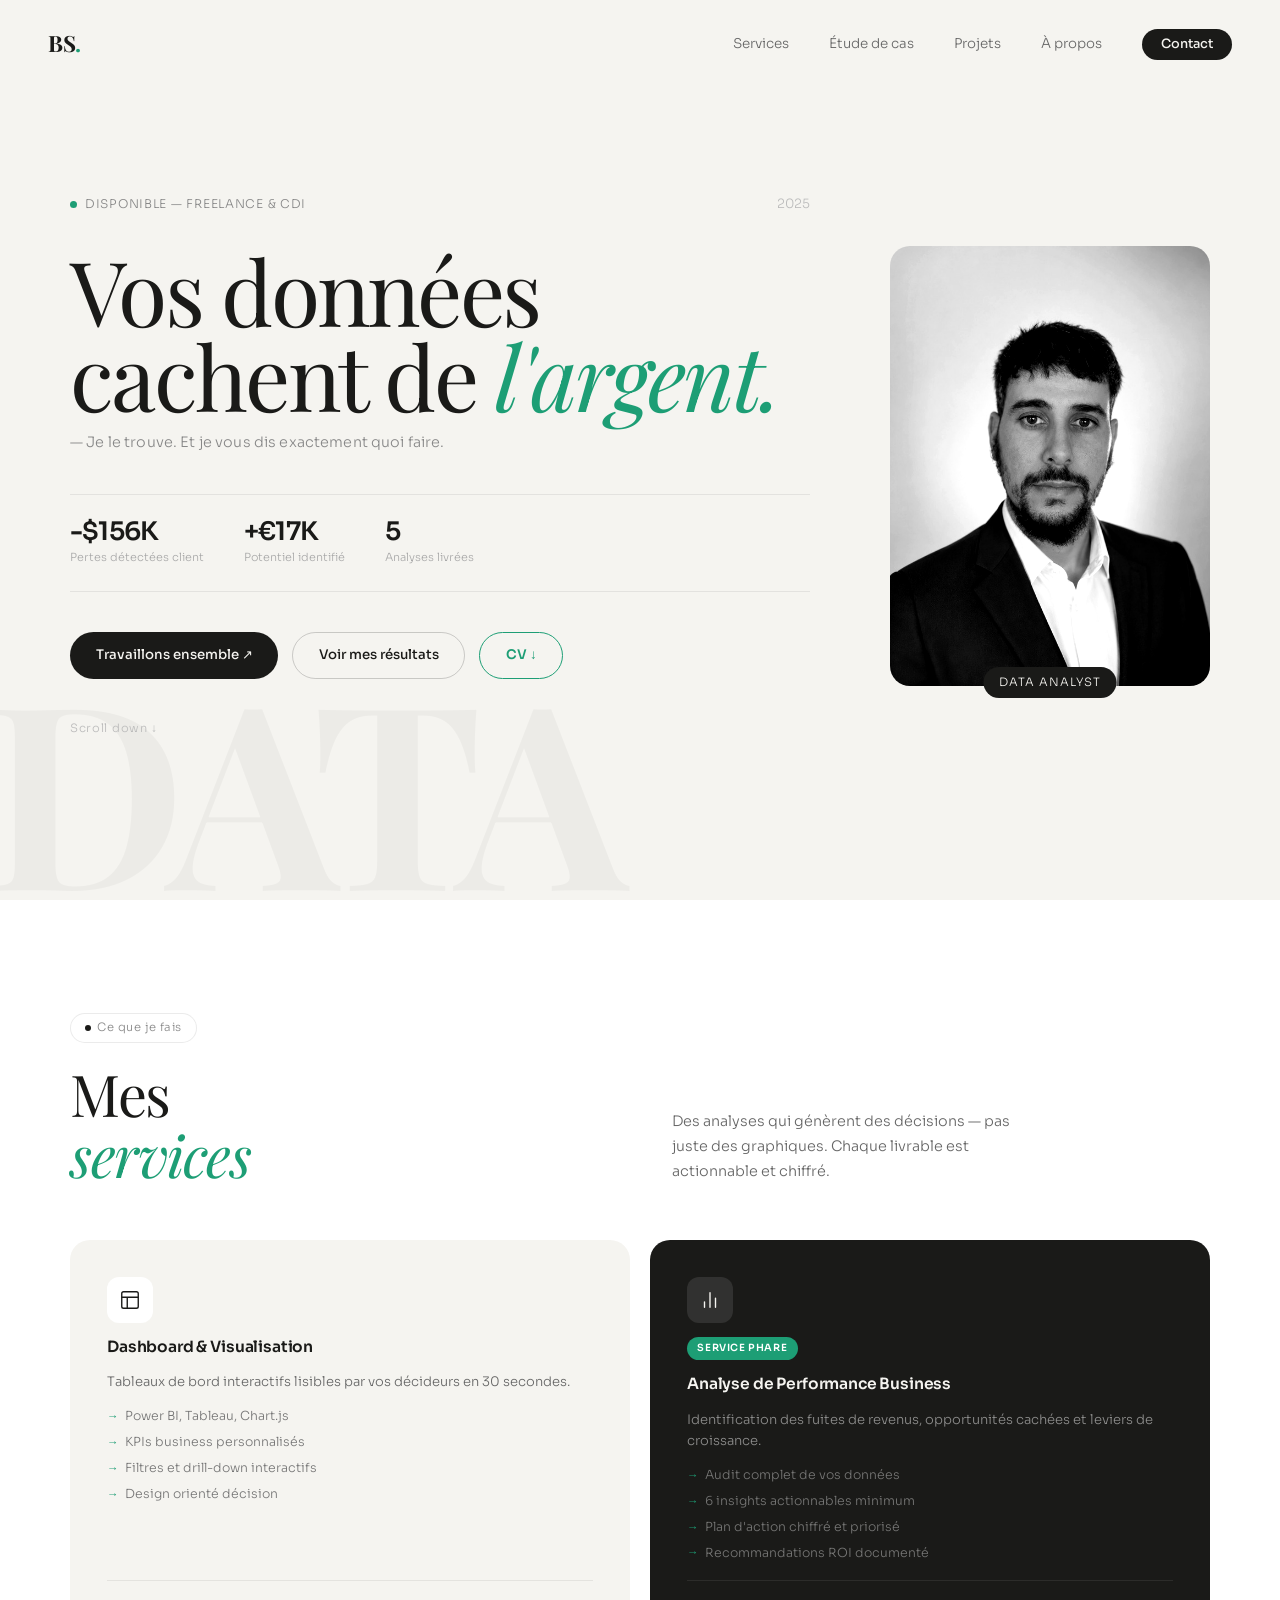
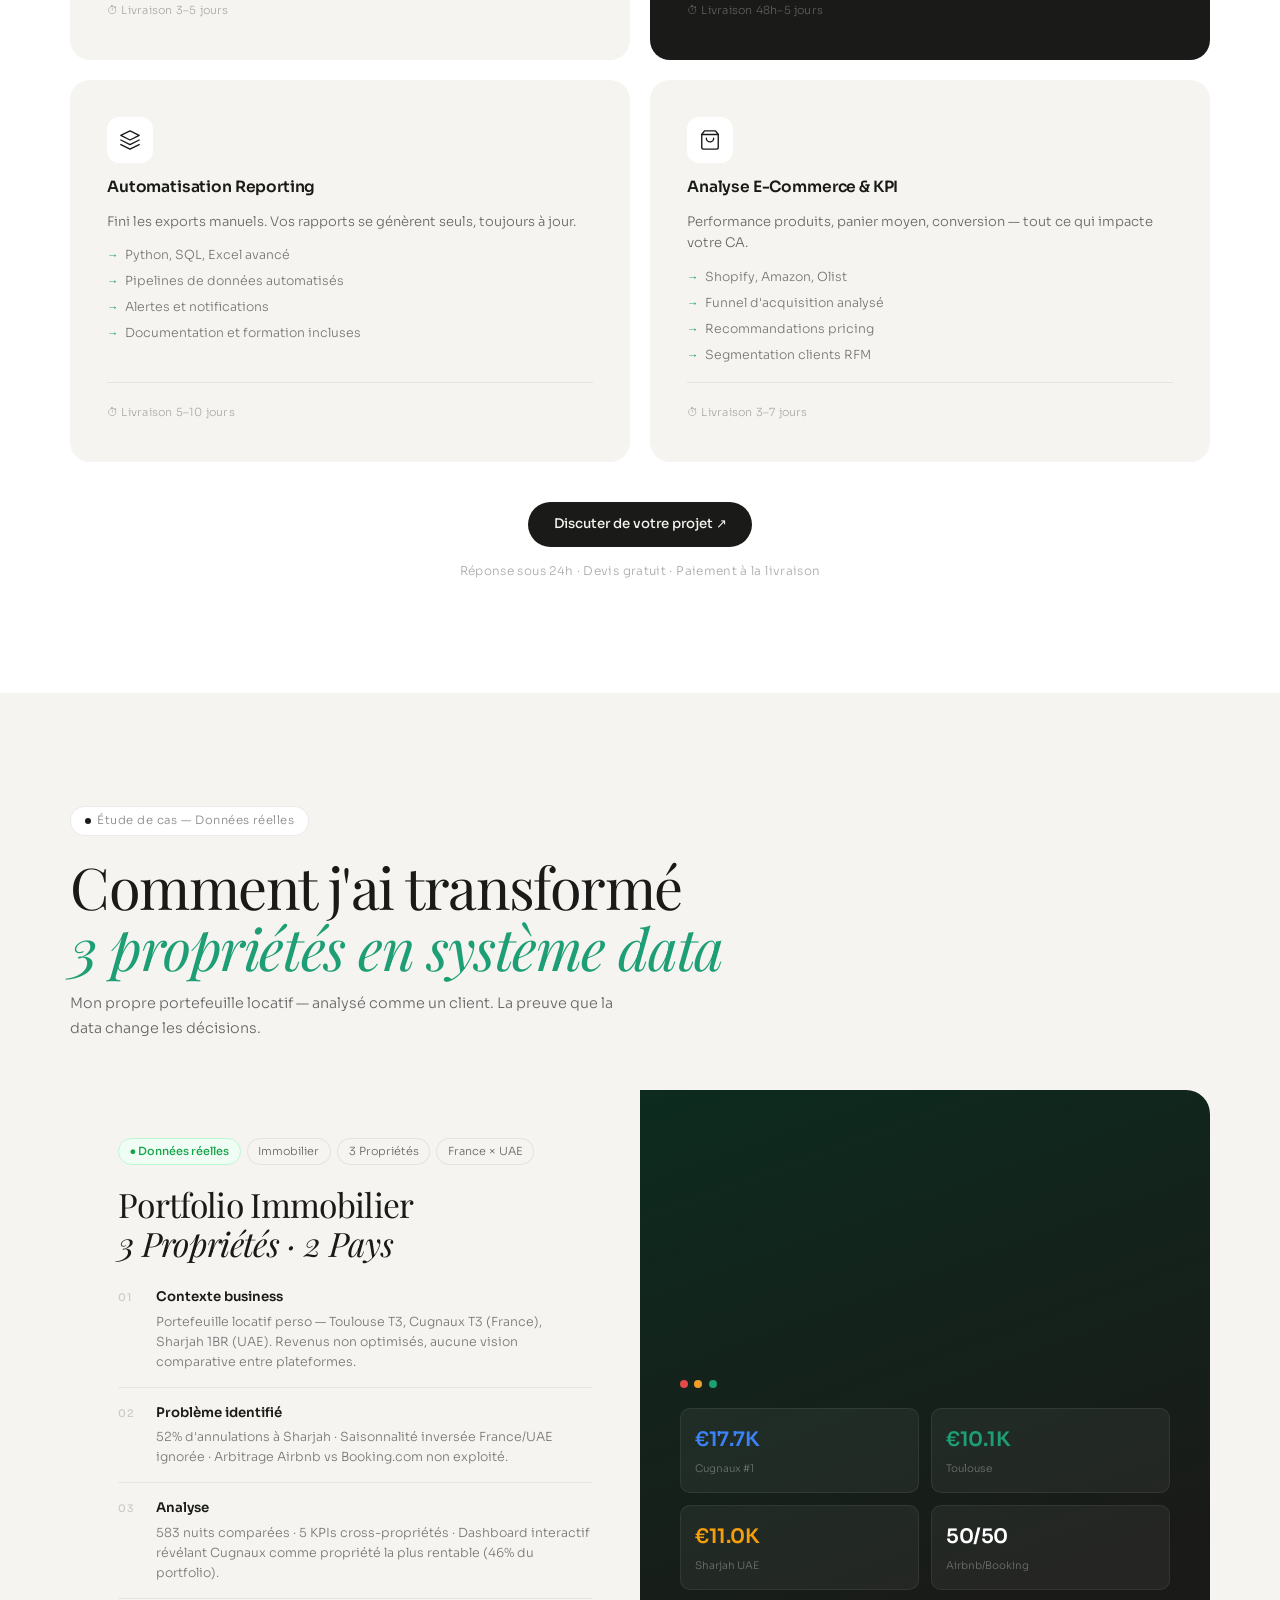
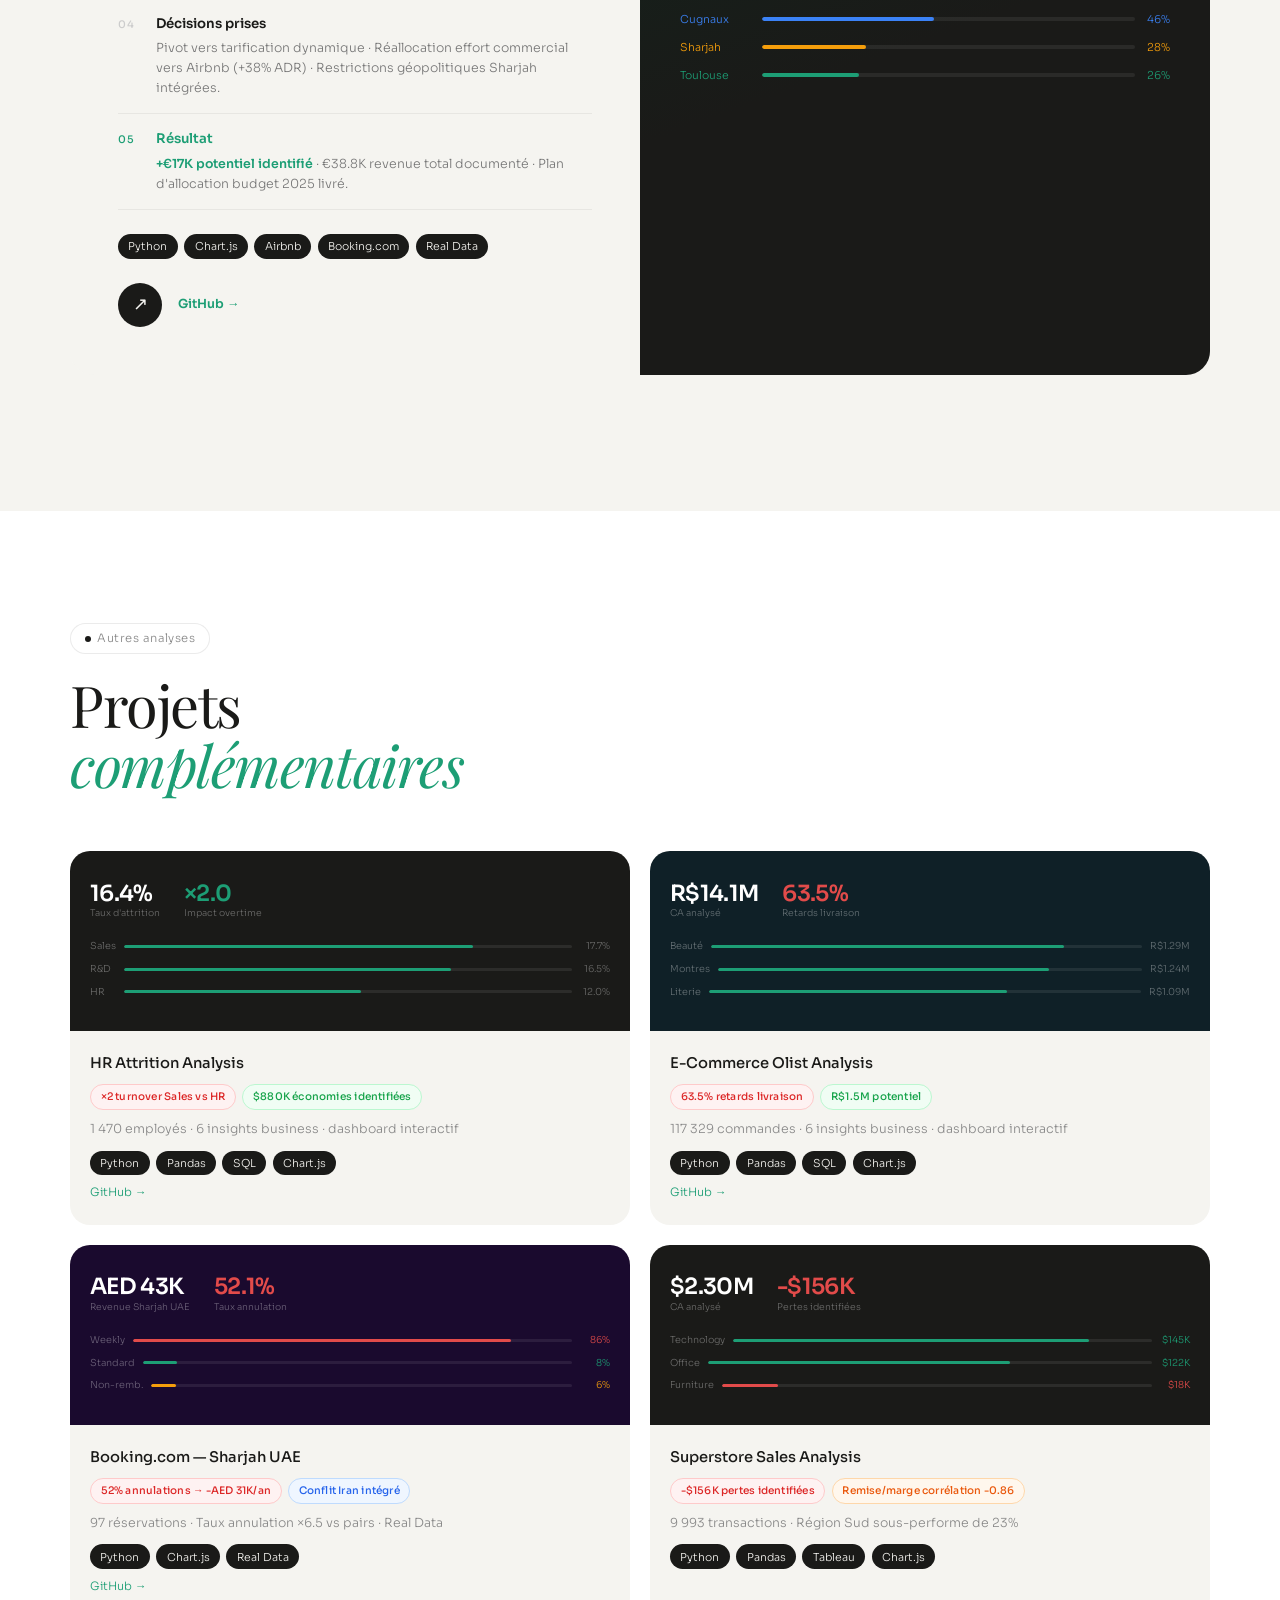
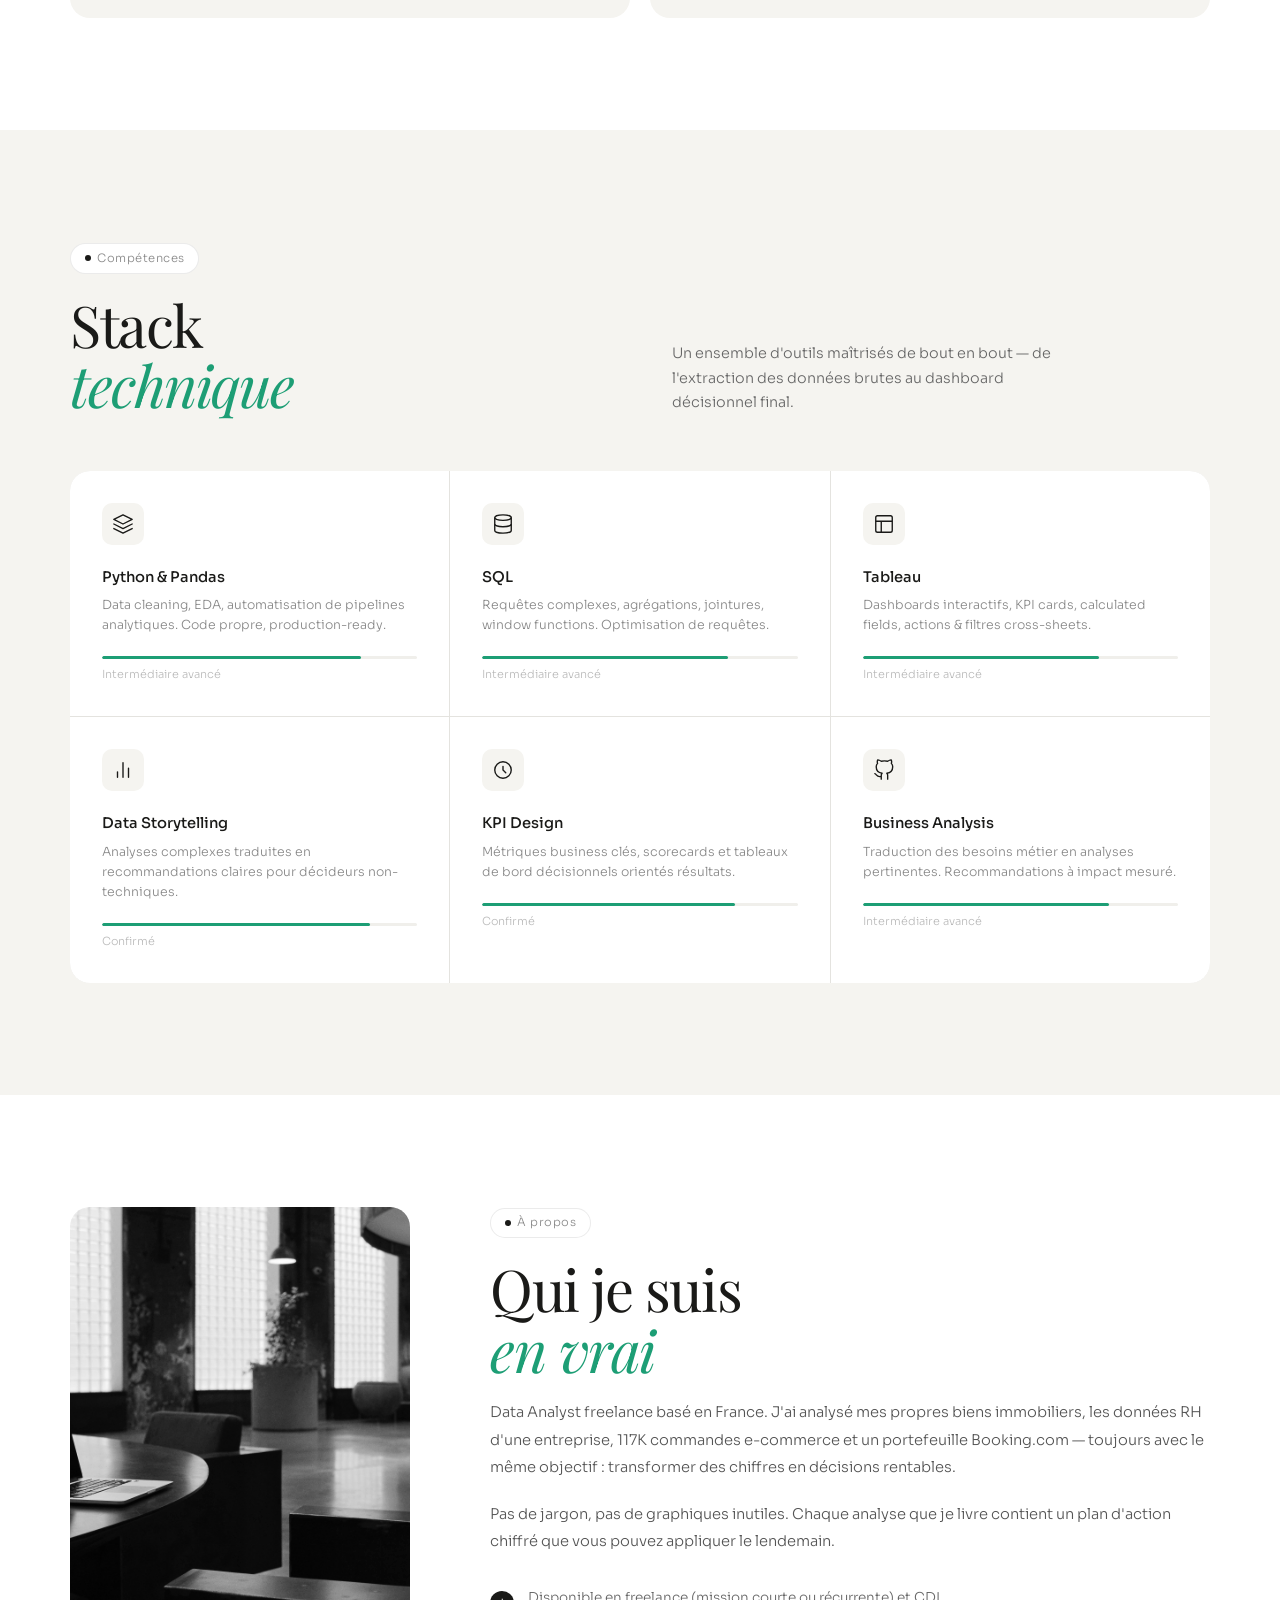
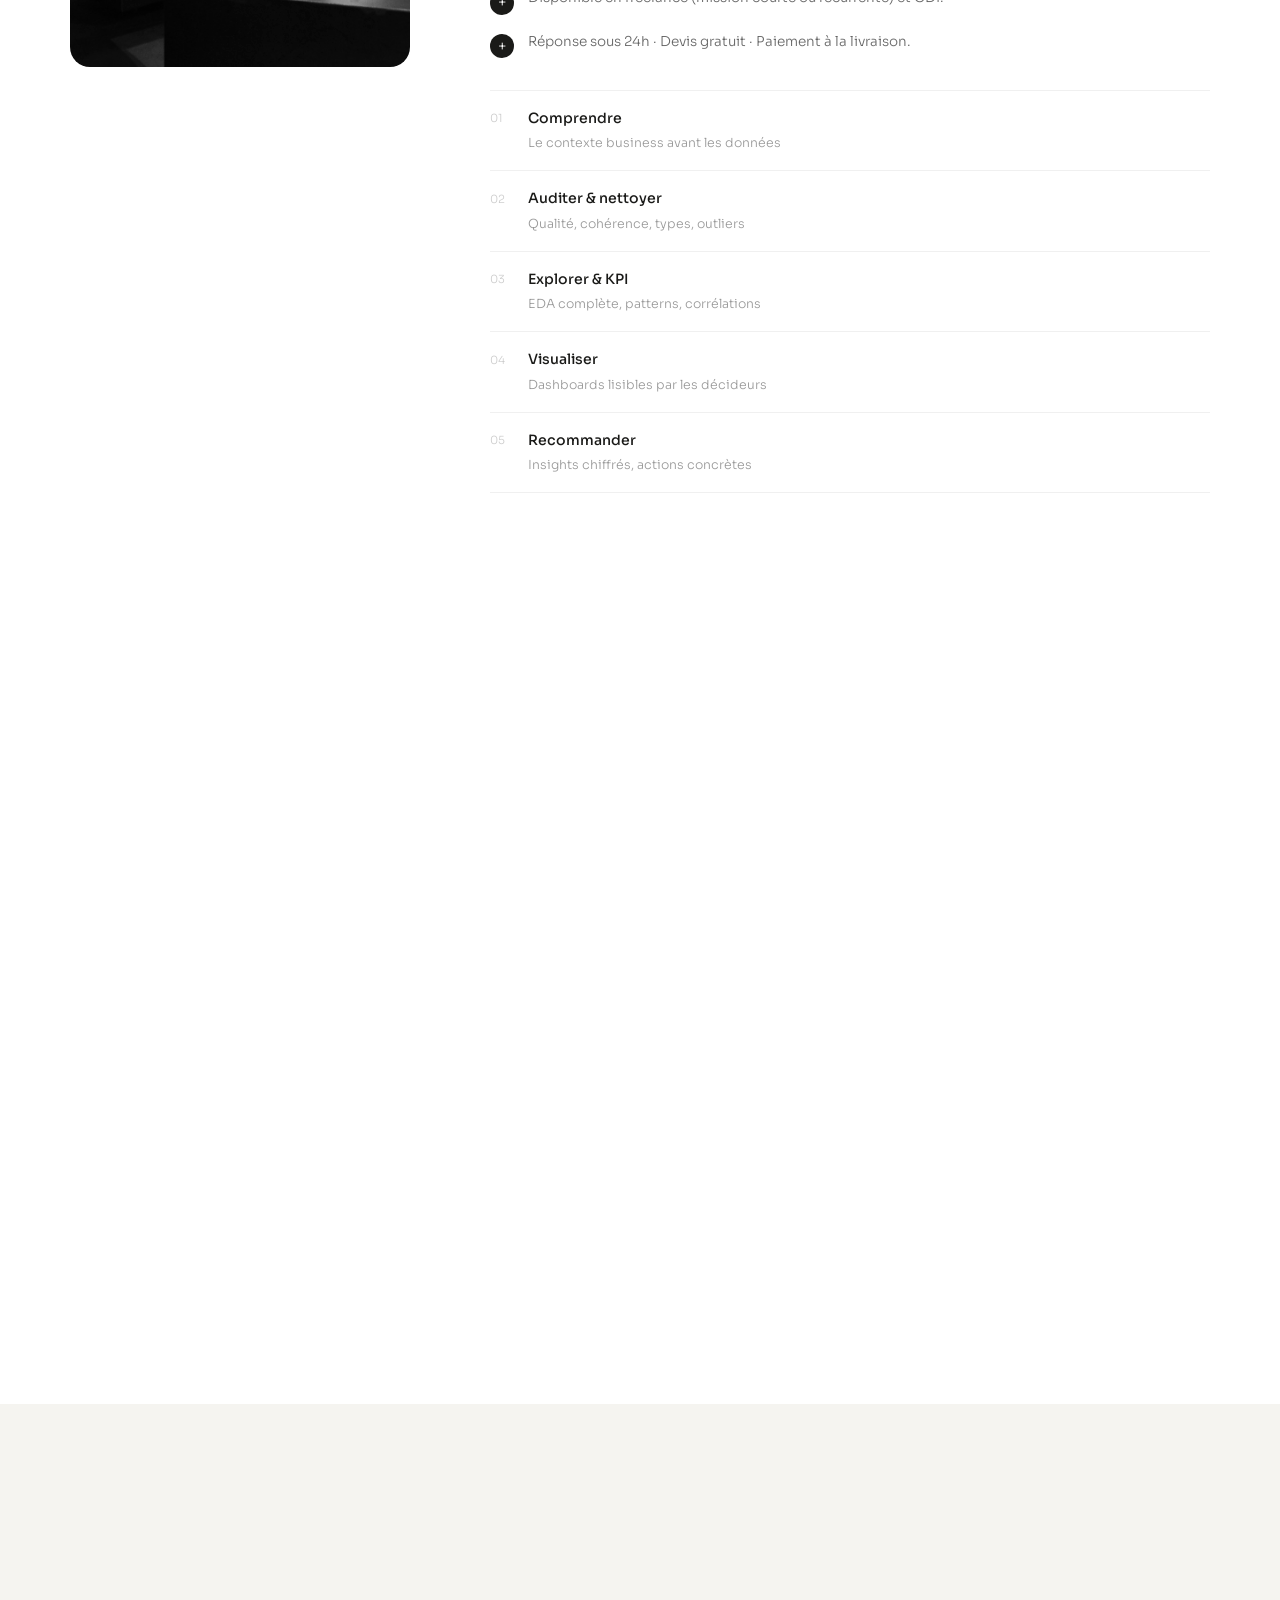
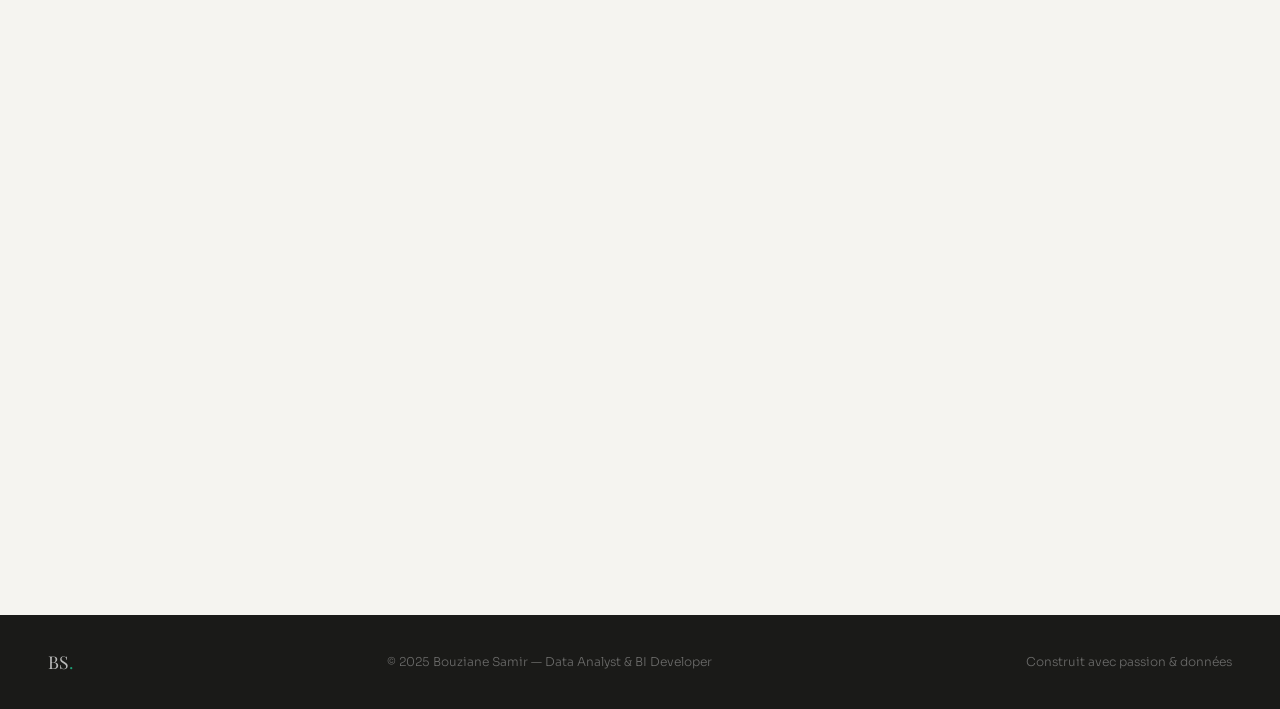
==== commit 11bbee83: "Restructure portfolio: HERO→SERVICES→CASE STUDY→PROJETS→SKILLS→ABOUT→CONTACT Co-Authored-By: Claude " ====
--- a/index.html
+++ b/index.html
@@ -20,9 +20,10 @@
   <nav id="nav">
     <a href="#home" class="nav-logo">BS<span>.</span></a>
     <ul class="nav-links" id="navLinks">
+      <li><a href="#services">Services</a></li>
+      <li><a href="#casestudy">Étude de cas</a></li>
+      <li><a href="#projects">Projets</a></li>
       <li><a href="#about">À propos</a></li>
-      <li><a href="#services">Services</a></li>
-      <li><a href="#projects">Projets</a></li>
       <li><a href="#contact" class="nav-cta">Contact</a></li>
     </ul>
     <button class="nav-burger" id="navBurger" aria-label="Menu">
@@ -78,66 +79,6 @@
     </div>
   </section>
 
-  <!-- ABOUT -->
-  <section id="about" class="about section">
-    <div class="container">
-      <div class="about-grid">
-
-        <!-- GAUCHE : photo -->
-        <div class="about-photo-col fade-up">
-          <div class="about-photo-card">
-            <img src="pexels-shvetsa-12662890.jpg" alt="Bouziane Samir" class="about-photo">
-            <a href="#contact" class="about-photo-arrow">↗</a>
-          </div>
-        </div>
-
-        <!-- DROITE : texte + process -->
-        <div class="about-right-col fade-up" style="transition-delay:.15s">
-          <div class="pill"><span class="pill-dot"></span>À propos</div>
-          <h2 class="s-title">Ce que vous<br><em>gagnez concrètement</em></h2>
-          <p class="about-p">Vous avez des données. Vous n'avez pas le temps de les déchiffrer. Je fais le travail — et je vous livre exactement ce que vous devez faire pour gagner plus ou perdre moins.</p>
-          <p class="about-p">En 48h, je peux identifier vos fuites de revenus, vos opportunités cachées, et vous donner un plan d'action chiffré. Pas de jargon. Des décisions.</p>
-          <div class="about-bullets">
-            <div class="ab"><span class="ab-plus">+</span>
-              <p>Vous savez exactement où va votre argent — et où il devrait aller.</p>
-            </div>
-            <div class="ab"><span class="ab-plus">+</span>
-              <p>Vos décisions s'appuient sur des faits, pas des intuitions.</p>
-            </div>
-          </div>
-          <div class="process-list" style="margin-top:2rem">
-            <div class="pi"><span class="pn">01</span>
-              <div><strong>Comprendre</strong>
-                <p>Le contexte business avant les données</p>
-              </div>
-            </div>
-            <div class="pi"><span class="pn">02</span>
-              <div><strong>Auditer &amp; nettoyer</strong>
-                <p>Qualité, cohérence, types, outliers</p>
-              </div>
-            </div>
-            <div class="pi"><span class="pn">03</span>
-              <div><strong>Explorer &amp; KPI</strong>
-                <p>EDA complète, patterns, corrélations</p>
-              </div>
-            </div>
-            <div class="pi"><span class="pn">04</span>
-              <div><strong>Visualiser</strong>
-                <p>Dashboards lisibles par les décideurs</p>
-              </div>
-            </div>
-            <div class="pi"><span class="pn">05</span>
-              <div><strong>Recommander</strong>
-                <p>Insights chiffrés, actions concrètes</p>
-              </div>
-            </div>
-          </div>
-        </div>
-
-      </div>
-    </div>
-  </section>
-
   <!-- SERVICES -->
   <section id="services" class="services section">
     <div class="container">
@@ -219,6 +160,237 @@
     </div>
   </section>
 
+  <!-- CASE STUDY -->
+  <section id="casestudy" class="casestudy section">
+    <div class="container">
+      <div class="cs-hdr fade-up">
+        <div class="pill"><span class="pill-dot"></span>Étude de cas — Données réelles</div>
+        <h2 class="s-title">Comment j'ai transformé<br><em>3 propriétés en système data</em></h2>
+        <p class="cs-hdr-sub">Mon propre portefeuille locatif — analysé comme un client. La preuve que la data change les décisions.</p>
+      </div>
+      <div class="proj-featured fade-up" style="transition-delay:.1s">
+        <div class="proj-info">
+          <div class="proj-tags"><span class="tag tag-real">● Données réelles</span><span class="tag">Immobilier</span><span class="tag">3 Propriétés</span><span class="tag">France × UAE</span></div>
+          <h3 class="proj-title">Portfolio Immobilier<br><em>3 Propriétés · 2 Pays</em></h3>
+          <div class="cs-steps">
+            <div class="cs-step">
+              <span class="cs-n">01</span>
+              <div class="cs-content">
+                <strong>Contexte business</strong>
+                <p>Portefeuille locatif perso — Toulouse T3, Cugnaux T3 (France), Sharjah 1BR (UAE). Revenus non optimisés, aucune vision comparative entre plateformes.</p>
+              </div>
+            </div>
+            <div class="cs-step">
+              <span class="cs-n">02</span>
+              <div class="cs-content">
+                <strong>Problème identifié</strong>
+                <p>52% d'annulations à Sharjah · Saisonnalité inversée France/UAE ignorée · Arbitrage Airbnb vs Booking.com non exploité.</p>
+              </div>
+            </div>
+            <div class="cs-step">
+              <span class="cs-n">03</span>
+              <div class="cs-content">
+                <strong>Analyse</strong>
+                <p>583 nuits comparées · 5 KPIs cross-propriétés · Dashboard interactif révélant Cugnaux comme propriété la plus rentable (46% du portfolio).</p>
+              </div>
+            </div>
+            <div class="cs-step">
+              <span class="cs-n">04</span>
+              <div class="cs-content">
+                <strong>Décisions prises</strong>
+                <p>Pivot vers tarification dynamique · Réallocation effort commercial vers Airbnb (+38% ADR) · Restrictions géopolitiques Sharjah intégrées.</p>
+              </div>
+            </div>
+            <div class="cs-step cs-step-result">
+              <span class="cs-n cs-n-green">05</span>
+              <div class="cs-content">
+                <strong>Résultat</strong>
+                <p><span class="cs-highlight">+€17K potentiel identifié</span> · €38.8K revenue total documenté · Plan d'allocation budget 2025 livré.</p>
+              </div>
+            </div>
+          </div>
+          <div class="stack-row" style="margin-top:1.5rem"><span class="stk">Python</span><span class="stk">Chart.js</span><span class="stk">Airbnb</span><span class="stk">Booking.com</span><span class="stk">Real Data</span></div>
+          <div style="display:flex;align-items:center;gap:1rem;margin-top:1rem">
+            <a href="realestate-dashboard.html" target="_blank" class="arrow-btn" title="Voir le dashboard">↗</a>
+            <a href="https://github.com/samir-data-cloud/real-estate-portfolio-analysis" target="_blank" style="font-size:.78rem;color:#1D9E75;font-weight:600;text-decoration:none">GitHub →</a>
+          </div>
+        </div>
+        <div class="proj-panel" style="background:linear-gradient(160deg,#0d2b1f 0%,#1a1a18 60%)">
+          <div class="panel-dots"><span></span><span></span><span></span></div>
+          <div class="panel-kpis">
+            <div class="pk"><span class="pk-v" style="color:#3b82f6">€17.7K</span><span class="pk-l">Cugnaux #1</span></div>
+            <div class="pk"><span class="pk-v" style="color:#1D9E75">€10.1K</span><span class="pk-l">Toulouse</span></div>
+            <div class="pk"><span class="pk-v" style="color:#f59e0b">€11.0K</span><span class="pk-l">Sharjah UAE</span></div>
+            <div class="pk"><span class="pk-v" style="color:#fff">50/50</span><span class="pk-l">Airbnb/Booking</span></div>
+          </div>
+          <div class="panel-bars">
+            <div class="pb-row"><span style="color:#3b82f6">Cugnaux</span>
+              <div class="pb-track"><div style="width:46%;background:#3b82f6;height:100%;border-radius:4px"></div></div>
+              <span style="color:#3b82f6">46%</span>
+            </div>
+            <div class="pb-row"><span style="color:#f59e0b">Sharjah</span>
+              <div class="pb-track"><div style="width:28%;background:#f59e0b;height:100%;border-radius:4px"></div></div>
+              <span style="color:#f59e0b">28%</span>
+            </div>
+            <div class="pb-row"><span style="color:#1D9E75">Toulouse</span>
+              <div class="pb-track"><div style="width:26%;background:#1D9E75;height:100%;border-radius:4px"></div></div>
+              <span style="color:#1D9E75">26%</span>
+            </div>
+          </div>
+        </div>
+      </div>
+    </div>
+  </section>
+
+  <!-- PROJECTS -->
+  <section id="projects" class="projects section">
+    <div class="container">
+      <div class="projects-hdr fade-up">
+        <div>
+          <div class="pill"><span class="pill-dot"></span>Autres analyses</div>
+          <h2 class="s-title">Projets<br><em>complémentaires</em></h2>
+        </div>
+      </div>
+      <div class="more-grid" style="grid-template-columns:repeat(2,1fr)">
+        <div class="more-card fade-up" style="transition-delay:.15s">
+          <div class="mc-visual mc-visual-rh">
+            <div class="mc-rh-inner">
+              <div class="mc-rh-kpi"><span class="mc-rh-n">16.4%</span><span class="mc-rh-l">Taux d'attrition</span>
+              </div>
+              <div class="mc-rh-kpi"><span class="mc-rh-n" style="color:#1D9E75">×2.0</span><span class="mc-rh-l">Impact
+                  overtime</span></div>
+              <div class="mc-rh-bars">
+                <div class="mc-rh-bar-row"><span>Sales</span>
+                  <div class="mc-rh-track">
+                    <div style="width:78%"></div>
+                  </div><span>17.7%</span>
+                </div>
+                <div class="mc-rh-bar-row"><span>R&D</span>
+                  <div class="mc-rh-track">
+                    <div style="width:73%"></div>
+                  </div><span>16.5%</span>
+                </div>
+                <div class="mc-rh-bar-row"><span>HR</span>
+                  <div class="mc-rh-track">
+                    <div style="width:53%"></div>
+                  </div><span>12.0%</span>
+                </div>
+              </div>
+            </div>
+          </div>
+          <a href="hr-dashboard.html" target="_blank" class="mc-arrow">↗</a>
+          <div class="mc-body">
+            <h4>HR Attrition Analysis</h4>
+            <div class="insight-row">
+              <span class="insight insight-red">×2 turnover Sales vs HR</span>
+              <span class="insight insight-green">$880K économies identifiées</span>
+            </div>
+            <p>1 470 employés · 6 insights business · dashboard interactif</p>
+            <div class="stack-row" style="margin-top:.75rem;margin-bottom:0">
+              <span class="stk">Python</span><span class="stk">Pandas</span><span class="stk">SQL</span><span class="stk">Chart.js</span>
+            </div>
+            <a href="https://github.com/samir-data-cloud/hr-attrition-analysis" target="_blank" style="font-size:.72rem;color:#1D9E75;text-decoration:none;margin-top:.5rem;display:inline-block">GitHub →</a>
+          </div>
+        </div>
+        <div class="more-card fade-up" style="transition-delay:.2s">
+          <div class="mc-visual mc-visual-ec">
+            <div class="mc-rh-inner">
+              <div class="mc-rh-kpi"><span class="mc-rh-n">R$14.1M</span><span class="mc-rh-l">CA analysé</span></div>
+              <div class="mc-rh-kpi"><span class="mc-rh-n" style="color:#E24B4A">63.5%</span><span class="mc-rh-l">Retards livraison</span></div>
+              <div class="mc-rh-bars">
+                <div class="mc-rh-bar-row"><span>Beauté</span>
+                  <div class="mc-rh-track"><div style="width:82%"></div></div><span>R$1.29M</span>
+                </div>
+                <div class="mc-rh-bar-row"><span>Montres</span>
+                  <div class="mc-rh-track"><div style="width:78%"></div></div><span>R$1.24M</span>
+                </div>
+                <div class="mc-rh-bar-row"><span>Literie</span>
+                  <div class="mc-rh-track"><div style="width:69%"></div></div><span>R$1.09M</span>
+                </div>
+              </div>
+            </div>
+          </div>
+          <a href="ecommerce-dashboard.html" target="_blank" class="mc-arrow">↗</a>
+          <div class="mc-body">
+            <h4>E-Commerce Olist Analysis</h4>
+            <div class="insight-row">
+              <span class="insight insight-red">63.5% retards livraison</span>
+              <span class="insight insight-green">R$1.5M potentiel</span>
+            </div>
+            <p>117 329 commandes · 6 insights business · dashboard interactif</p>
+            <div class="stack-row" style="margin-top:.75rem;margin-bottom:0">
+              <span class="stk">Python</span><span class="stk">Pandas</span><span class="stk">SQL</span><span class="stk">Chart.js</span>
+            </div>
+            <a href="https://github.com/samir-data-cloud/ecommerce-data-analysis" target="_blank" style="font-size:.72rem;color:#1D9E75;text-decoration:none;margin-top:.5rem;display:inline-block">GitHub →</a>
+          </div>
+        </div>
+        <div class="more-card fade-up" style="transition-delay:.25s">
+          <div class="mc-visual mc-visual-bk">
+            <div class="mc-rh-inner">
+              <div class="mc-rh-kpi"><span class="mc-rh-n">AED 43K</span><span class="mc-rh-l">Revenue Sharjah UAE</span></div>
+              <div class="mc-rh-kpi"><span class="mc-rh-n" style="color:#E24B4A">52.1%</span><span class="mc-rh-l">Taux annulation</span></div>
+              <div class="mc-rh-bars">
+                <div class="mc-rh-bar-row"><span>Weekly</span>
+                  <div class="mc-rh-track"><div style="width:86%;background:#E24B4A"></div></div><span style="color:#E24B4A">86%</span>
+                </div>
+                <div class="mc-rh-bar-row"><span>Standard</span>
+                  <div class="mc-rh-track"><div style="width:8%"></div></div><span style="color:#1D9E75">8%</span>
+                </div>
+                <div class="mc-rh-bar-row"><span>Non-remb.</span>
+                  <div class="mc-rh-track"><div style="width:6%;background:#f59e0b"></div></div><span style="color:#f59e0b">6%</span>
+                </div>
+              </div>
+            </div>
+          </div>
+          <a href="booking-dashboard.html" target="_blank" class="mc-arrow">↗</a>
+          <div class="mc-body">
+            <h4>Booking.com — Sharjah UAE</h4>
+            <div class="insight-row">
+              <span class="insight insight-red">52% annulations → -AED 31K/an</span>
+              <span class="insight insight-blue">Conflit Iran intégré</span>
+            </div>
+            <p>97 réservations · Taux annulation ×6.5 vs pairs · Real Data</p>
+            <div class="stack-row" style="margin-top:.75rem;margin-bottom:0">
+              <span class="stk">Python</span><span class="stk">Chart.js</span><span class="stk">Real Data</span>
+            </div>
+            <a href="https://github.com/samir-data-cloud/booking-analysis" target="_blank" style="font-size:.72rem;color:#1D9E75;text-decoration:none;margin-top:.5rem;display:inline-block">GitHub →</a>
+          </div>
+        </div>
+        <div class="more-card fade-up" style="transition-delay:.3s">
+          <div class="mc-visual" style="background:#1a1a18;padding:1.25rem;display:flex;align-items:center;justify-content:center">
+            <div class="mc-rh-inner">
+              <div class="mc-rh-kpi"><span class="mc-rh-n">$2.30M</span><span class="mc-rh-l">CA analysé</span></div>
+              <div class="mc-rh-kpi"><span class="mc-rh-n" style="color:#E24B4A">-$156K</span><span class="mc-rh-l">Pertes identifiées</span></div>
+              <div class="mc-rh-bars">
+                <div class="mc-rh-bar-row"><span>Technology</span>
+                  <div class="mc-rh-track"><div style="width:85%"></div></div><span style="color:#1D9E75">$145K</span>
+                </div>
+                <div class="mc-rh-bar-row"><span>Office</span>
+                  <div class="mc-rh-track"><div style="width:68%"></div></div><span style="color:#1D9E75">$122K</span>
+                </div>
+                <div class="mc-rh-bar-row"><span>Furniture</span>
+                  <div class="mc-rh-track"><div style="width:13%;background:#E24B4A"></div></div><span style="color:#E24B4A">$18K</span>
+                </div>
+              </div>
+            </div>
+          </div>
+          <div class="mc-arrow">↗</div>
+          <div class="mc-body">
+            <h4>Superstore Sales Analysis</h4>
+            <div class="insight-row">
+              <span class="insight insight-red">-$156K pertes identifiées</span>
+              <span class="insight insight-orange">Remise/marge corrélation -0.86</span>
+            </div>
+            <p>9 993 transactions · Région Sud sous-performe de 23%</p>
+            <div class="stack-row" style="margin-top:.75rem;margin-bottom:0">
+              <span class="stk">Python</span><span class="stk">Pandas</span><span class="stk">Tableau</span><span class="stk">Chart.js</span>
+            </div>
+          </div>
+        </div>
+      </div>
+    </div>
+  </section>
+
   <!-- SKILLS -->
   <section id="skills" class="skills section">
     <div class="container">
@@ -308,233 +480,53 @@
     </div>
   </section>
 
-  <!-- PROJECTS -->
-  <section id="projects" class="projects section">
+  <!-- ABOUT -->
+  <section id="about" class="about section">
     <div class="container">
-      <div class="projects-hdr fade-up">
-        <div>
-          <div class="pill"><span class="pill-dot"></span>Portfolio</div>
-          <h2 class="s-title">Dernières<br><em>analyses</em></h2>
-        </div>
-        <a href="#" class="view-more">Check out More &nbsp;→&nbsp; View More</a>
-      </div>
-      <div class="proj-featured fade-up" style="transition-delay:.1s">
-        <div class="proj-info">
-          <div class="proj-tags"><span class="tag tag-real">● Données réelles</span><span class="tag">Immobilier</span><span class="tag">3 Propriétés</span><span class="tag">France × UAE</span></div>
-          <h3 class="proj-title">Portfolio Immobilier<br><em>3 Propriétés · 2 Pays</em></h3>
-
-          <!-- CASE STUDY -->
-          <div class="cs-steps">
-            <div class="cs-step">
-              <span class="cs-n">01</span>
-              <div class="cs-content">
-                <strong>Contexte business</strong>
-                <p>Portefeuille locatif perso — Toulouse T3, Cugnaux T3 (France), Sharjah 1BR (UAE). Revenus non optimisés, aucune vision comparative entre plateformes.</p>
-              </div>
-            </div>
-            <div class="cs-step">
-              <span class="cs-n">02</span>
-              <div class="cs-content">
-                <strong>Problème identifié</strong>
-                <p>52% d'annulations à Sharjah · Saisonnalité inversée France/UAE ignorée · Arbitrage Airbnb vs Booking.com non exploité.</p>
-              </div>
-            </div>
-            <div class="cs-step">
-              <span class="cs-n">03</span>
-              <div class="cs-content">
-                <strong>Analyse</strong>
-                <p>583 nuits comparées · 5 KPIs cross-propriétés · Dashboard interactif révélant Cugnaux comme propriété la plus rentable (46% du portfolio).</p>
-              </div>
-            </div>
-            <div class="cs-step">
-              <span class="cs-n">04</span>
-              <div class="cs-content">
-                <strong>Décisions prises</strong>
-                <p>Pivot vers tarification dynamique · Réallocation effort commercial vers Airbnb (+38% ADR) · Restrictions géopolitiques Sharjah intégrées.</p>
-              </div>
-            </div>
-            <div class="cs-step cs-step-result">
-              <span class="cs-n cs-n-green">05</span>
-              <div class="cs-content">
-                <strong>Résultat</strong>
-                <p><span class="cs-highlight">+€17K potentiel identifié</span> · €38.8K revenue total documenté · Plan d'allocation budget 2025 livré.</p>
-              </div>
-            </div>
-          </div>
-
-          <div class="stack-row" style="margin-top:1.5rem"><span class="stk">Python</span><span class="stk">Chart.js</span><span class="stk">Airbnb</span><span class="stk">Booking.com</span><span class="stk">Real Data</span></div>
-          <div style="display:flex;align-items:center;gap:1rem;margin-top:1rem">
-            <a href="realestate-dashboard.html" target="_blank" class="arrow-btn" title="Voir le dashboard">↗</a>
-            <a href="https://github.com/samir-data-cloud/real-estate-portfolio-analysis" target="_blank" style="font-size:.78rem;color:#1D9E75;font-weight:600;text-decoration:none">GitHub →</a>
-          </div>
-        </div>
-        <div class="proj-panel" style="background:linear-gradient(160deg,#0d2b1f 0%,#1a1a18 60%)">
-          <div class="panel-dots"><span></span><span></span><span></span></div>
-          <div class="panel-kpis">
-            <div class="pk"><span class="pk-v" style="color:#3b82f6">€17.7K</span><span class="pk-l">Cugnaux #1</span></div>
-            <div class="pk"><span class="pk-v" style="color:#1D9E75">€10.1K</span><span class="pk-l">Toulouse</span></div>
-            <div class="pk"><span class="pk-v" style="color:#f59e0b">€11.0K</span><span class="pk-l">Sharjah UAE</span></div>
-            <div class="pk"><span class="pk-v" style="color:#fff">50/50</span><span class="pk-l">Airbnb/Booking</span></div>
-          </div>
-          <div class="panel-bars">
-            <div class="pb-row"><span style="color:#3b82f6">Cugnaux</span>
-              <div class="pb-track">
-                <div style="width:46%;background:#3b82f6;height:100%;border-radius:4px"></div>
-              </div><span style="color:#3b82f6">46%</span>
-            </div>
-            <div class="pb-row"><span style="color:#f59e0b">Sharjah</span>
-              <div class="pb-track">
-                <div style="width:28%;background:#f59e0b;height:100%;border-radius:4px"></div>
-              </div><span style="color:#f59e0b">28%</span>
-            </div>
-            <div class="pb-row"><span style="color:#1D9E75">Toulouse</span>
-              <div class="pb-track">
-                <div style="width:26%;background:#1D9E75;height:100%;border-radius:4px"></div>
-              </div><span style="color:#1D9E75">26%</span>
-            </div>
-          </div>
-        </div>
-      </div>
-      <div class="more-grid" style="grid-template-columns:repeat(2,1fr)">
-        <div class="more-card fade-up" style="transition-delay:.15s">
-          <div class="mc-visual mc-visual-rh">
-            <div class="mc-rh-inner">
-              <div class="mc-rh-kpi"><span class="mc-rh-n">16.4%</span><span class="mc-rh-l">Taux d'attrition</span>
-              </div>
-              <div class="mc-rh-kpi"><span class="mc-rh-n" style="color:#1D9E75">×2.0</span><span class="mc-rh-l">Impact
-                  overtime</span></div>
-              <div class="mc-rh-bars">
-                <div class="mc-rh-bar-row"><span>Sales</span>
-                  <div class="mc-rh-track">
-                    <div style="width:78%"></div>
-                  </div><span>17.7%</span>
-                </div>
-                <div class="mc-rh-bar-row"><span>R&D</span>
-                  <div class="mc-rh-track">
-                    <div style="width:73%"></div>
-                  </div><span>16.5%</span>
-                </div>
-                <div class="mc-rh-bar-row"><span>HR</span>
-                  <div class="mc-rh-track">
-                    <div style="width:53%"></div>
-                  </div><span>12.0%</span>
-                </div>
-              </div>
-            </div>
-          </div>
-          <a href="hr-dashboard.html" target="_blank" class="mc-arrow">↗</a>
-          <div class="mc-body">
-            <h4>HR Attrition Analysis</h4>
-            <div class="insight-row">
-              <span class="insight insight-red">×2 turnover Sales vs HR</span>
-              <span class="insight insight-green">$880K économies identifiées</span>
-            </div>
-            <p>1 470 employés · 6 insights business · dashboard interactif</p>
-            <div class="stack-row" style="margin-top:.75rem;margin-bottom:0">
-              <span class="stk">Python</span><span class="stk">Pandas</span><span class="stk">SQL</span><span class="stk">Chart.js</span>
-            </div>
-            <a href="https://github.com/samir-data-cloud/hr-attrition-analysis" target="_blank" style="font-size:.72rem;color:#1D9E75;text-decoration:none;margin-top:.5rem;display:inline-block">GitHub →</a>
-          </div>
-        </div>
-        <div class="more-card fade-up" style="transition-delay:.2s">
-          <div class="mc-visual mc-visual-ec">
-            <div class="mc-rh-inner">
-              <div class="mc-rh-kpi"><span class="mc-rh-n">R$14.1M</span><span class="mc-rh-l">CA analysé</span></div>
-              <div class="mc-rh-kpi"><span class="mc-rh-n" style="color:#E24B4A">63.5%</span><span class="mc-rh-l">Retards livraison</span></div>
-              <div class="mc-rh-bars">
-                <div class="mc-rh-bar-row"><span>Beauté</span>
-                  <div class="mc-rh-track"><div style="width:82%"></div></div><span>R$1.29M</span>
-                </div>
-                <div class="mc-rh-bar-row"><span>Montres</span>
-                  <div class="mc-rh-track"><div style="width:78%"></div></div><span>R$1.24M</span>
-                </div>
-                <div class="mc-rh-bar-row"><span>Literie</span>
-                  <div class="mc-rh-track"><div style="width:69%"></div></div><span>R$1.09M</span>
-                </div>
-              </div>
-            </div>
-          </div>
-          <a href="ecommerce-dashboard.html" target="_blank" class="mc-arrow">↗</a>
-          <div class="mc-body">
-            <h4>E-Commerce Olist Analysis</h4>
-            <div class="insight-row">
-              <span class="insight insight-red">63.5% retards livraison</span>
-              <span class="insight insight-green">R$1.5M potentiel</span>
-            </div>
-            <p>117 329 commandes · 6 insights business · dashboard interactif</p>
-            <div class="stack-row" style="margin-top:.75rem;margin-bottom:0">
-              <span class="stk">Python</span><span class="stk">Pandas</span><span class="stk">SQL</span><span class="stk">Chart.js</span>
-            </div>
-            <a href="https://github.com/samir-data-cloud/ecommerce-data-analysis" target="_blank" style="font-size:.72rem;color:#1D9E75;text-decoration:none;margin-top:.5rem;display:inline-block">GitHub →</a>
-          </div>
-        </div>
-        <div class="more-card fade-up" style="transition-delay:.25s">
-          <div class="mc-visual mc-visual-bk">
-            <div class="mc-rh-inner">
-              <div class="mc-rh-kpi"><span class="mc-rh-n">AED 43K</span><span class="mc-rh-l">Revenue Sharjah UAE</span></div>
-              <div class="mc-rh-kpi"><span class="mc-rh-n" style="color:#E24B4A">52.1%</span><span class="mc-rh-l">Taux annulation</span></div>
-              <div class="mc-rh-bars">
-                <div class="mc-rh-bar-row"><span>Weekly</span>
-                  <div class="mc-rh-track"><div style="width:86%;background:#E24B4A"></div></div><span style="color:#E24B4A">86%</span>
-                </div>
-                <div class="mc-rh-bar-row"><span>Standard</span>
-                  <div class="mc-rh-track"><div style="width:8%"></div></div><span style="color:#1D9E75">8%</span>
-                </div>
-                <div class="mc-rh-bar-row"><span>Non-remb.</span>
-                  <div class="mc-rh-track"><div style="width:6%;background:#f59e0b"></div></div><span style="color:#f59e0b">6%</span>
-                </div>
-              </div>
-            </div>
-          </div>
-          <a href="booking-dashboard.html" target="_blank" class="mc-arrow">↗</a>
-          <div class="mc-body">
-            <h4>Booking.com — Sharjah UAE</h4>
-            <div class="insight-row">
-              <span class="insight insight-red">52% annulations → -AED 31K/an</span>
-              <span class="insight insight-blue">Conflit Iran intégré</span>
-            </div>
-            <p>97 réservations · Taux annulation ×6.5 vs pairs · Real Data</p>
-            <div class="stack-row" style="margin-top:.75rem;margin-bottom:0">
-              <span class="stk">Python</span><span class="stk">Chart.js</span><span class="stk">Real Data</span>
-            </div>
-            <a href="https://github.com/samir-data-cloud/booking-analysis" target="_blank" style="font-size:.72rem;color:#1D9E75;text-decoration:none;margin-top:.5rem;display:inline-block">GitHub →</a>
-          </div>
-        </div>
-        <div class="more-card fade-up" style="transition-delay:.3s">
-          <div class="mc-visual" style="background:#1a1a18;padding:1.25rem;display:flex;align-items:center;justify-content:center">
-            <div class="mc-rh-inner">
-              <div class="mc-rh-kpi"><span class="mc-rh-n">$2.30M</span><span class="mc-rh-l">CA analysé</span></div>
-              <div class="mc-rh-kpi"><span class="mc-rh-n" style="color:#E24B4A">-$156K</span><span class="mc-rh-l">Pertes identifiées</span></div>
-              <div class="mc-rh-bars">
-                <div class="mc-rh-bar-row"><span>Technology</span>
-                  <div class="mc-rh-track"><div style="width:85%"></div></div><span style="color:#1D9E75">$145K</span>
-                </div>
-                <div class="mc-rh-bar-row"><span>Office</span>
-                  <div class="mc-rh-track"><div style="width:68%"></div></div><span style="color:#1D9E75">$122K</span>
-                </div>
-                <div class="mc-rh-bar-row"><span>Furniture</span>
-                  <div class="mc-rh-track"><div style="width:13%;background:#E24B4A"></div></div><span style="color:#E24B4A">$18K</span>
-                </div>
-              </div>
-            </div>
-          </div>
-          <div class="mc-arrow">↗</div>
-          <div class="mc-body">
-            <h4>Superstore Sales Analysis</h4>
-            <div class="insight-row">
-              <span class="insight insight-red">-$156K pertes identifiées</span>
-              <span class="insight insight-orange">Remise/marge corrélation -0.86</span>
-            </div>
-            <p>9 993 transactions · Région Sud sous-performe de 23%</p>
-            <div class="stack-row" style="margin-top:.75rem;margin-bottom:0">
-              <span class="stk">Python</span><span class="stk">Pandas</span><span class="stk">Tableau</span><span class="stk">Chart.js</span>
-            </div>
-          </div>
-        </div>
+      <div class="about-grid">
+
+        <div class="about-photo-col fade-up">
+          <div class="about-photo-card">
+            <img src="pexels-shvetsa-12662890.jpg" alt="Bouziane Samir" class="about-photo">
+            <a href="#contact" class="about-photo-arrow">↗</a>
+          </div>
+        </div>
+
+        <div class="about-right-col fade-up" style="transition-delay:.15s">
+          <div class="pill"><span class="pill-dot"></span>À propos</div>
+          <h2 class="s-title">Qui je suis<br><em>en vrai</em></h2>
+          <p class="about-p">Data Analyst freelance basé en France. J'ai analysé mes propres biens immobiliers, les données RH d'une entreprise, 117K commandes e-commerce et un portefeuille Booking.com — toujours avec le même objectif : transformer des chiffres en décisions rentables.</p>
+          <p class="about-p">Pas de jargon, pas de graphiques inutiles. Chaque analyse que je livre contient un plan d'action chiffré que vous pouvez appliquer le lendemain.</p>
+          <div class="about-bullets">
+            <div class="ab"><span class="ab-plus">+</span>
+              <p>Disponible en freelance (mission courte ou récurrente) et CDI.</p>
+            </div>
+            <div class="ab"><span class="ab-plus">+</span>
+              <p>Réponse sous 24h · Devis gratuit · Paiement à la livraison.</p>
+            </div>
+          </div>
+          <div class="process-list" style="margin-top:2rem">
+            <div class="pi"><span class="pn">01</span>
+              <div><strong>Comprendre</strong><p>Le contexte business avant les données</p></div>
+            </div>
+            <div class="pi"><span class="pn">02</span>
+              <div><strong>Auditer &amp; nettoyer</strong><p>Qualité, cohérence, types, outliers</p></div>
+            </div>
+            <div class="pi"><span class="pn">03</span>
+              <div><strong>Explorer &amp; KPI</strong><p>EDA complète, patterns, corrélations</p></div>
+            </div>
+            <div class="pi"><span class="pn">04</span>
+              <div><strong>Visualiser</strong><p>Dashboards lisibles par les décideurs</p></div>
+            </div>
+            <div class="pi"><span class="pn">05</span>
+              <div><strong>Recommander</strong><p>Insights chiffrés, actions concrètes</p></div>
+            </div>
+          </div>
+        </div>
+
       </div>
     </div>
   </section>
-
   <!-- TESTIMONIALS -->
   <section id="testimonials" class="testimonials section">
     <div class="container">
--- a/style.css
+++ b/style.css
@@ -224,7 +224,12 @@
 .fade-up{opacity:0;transform:translateY(28px);transition:opacity .65s ease,transform .65s ease}
 .fade-up.visible{opacity:1;transform:none}
 
-/* CASE STUDY */
+/* CASE STUDY SECTION */
+.casestudy{background:#f5f4f0}
+.cs-hdr{margin-bottom:3rem}
+.cs-hdr-sub{font-size:.9rem;color:#666;margin-top:.875rem;line-height:1.75;max-width:560px}
+
+/* CASE STUDY STEPS */
 .tag-real{background:#f0fdf4;border-color:#bbf7d0;color:#16a34a;font-weight:500}
 .cs-steps{display:flex;flex-direction:column;margin-top:1.5rem}
 .cs-step{display:flex;gap:1rem;padding:.875rem 0;border-bottom:1px solid rgba(0,0,0,.06);align-items:flex-start}
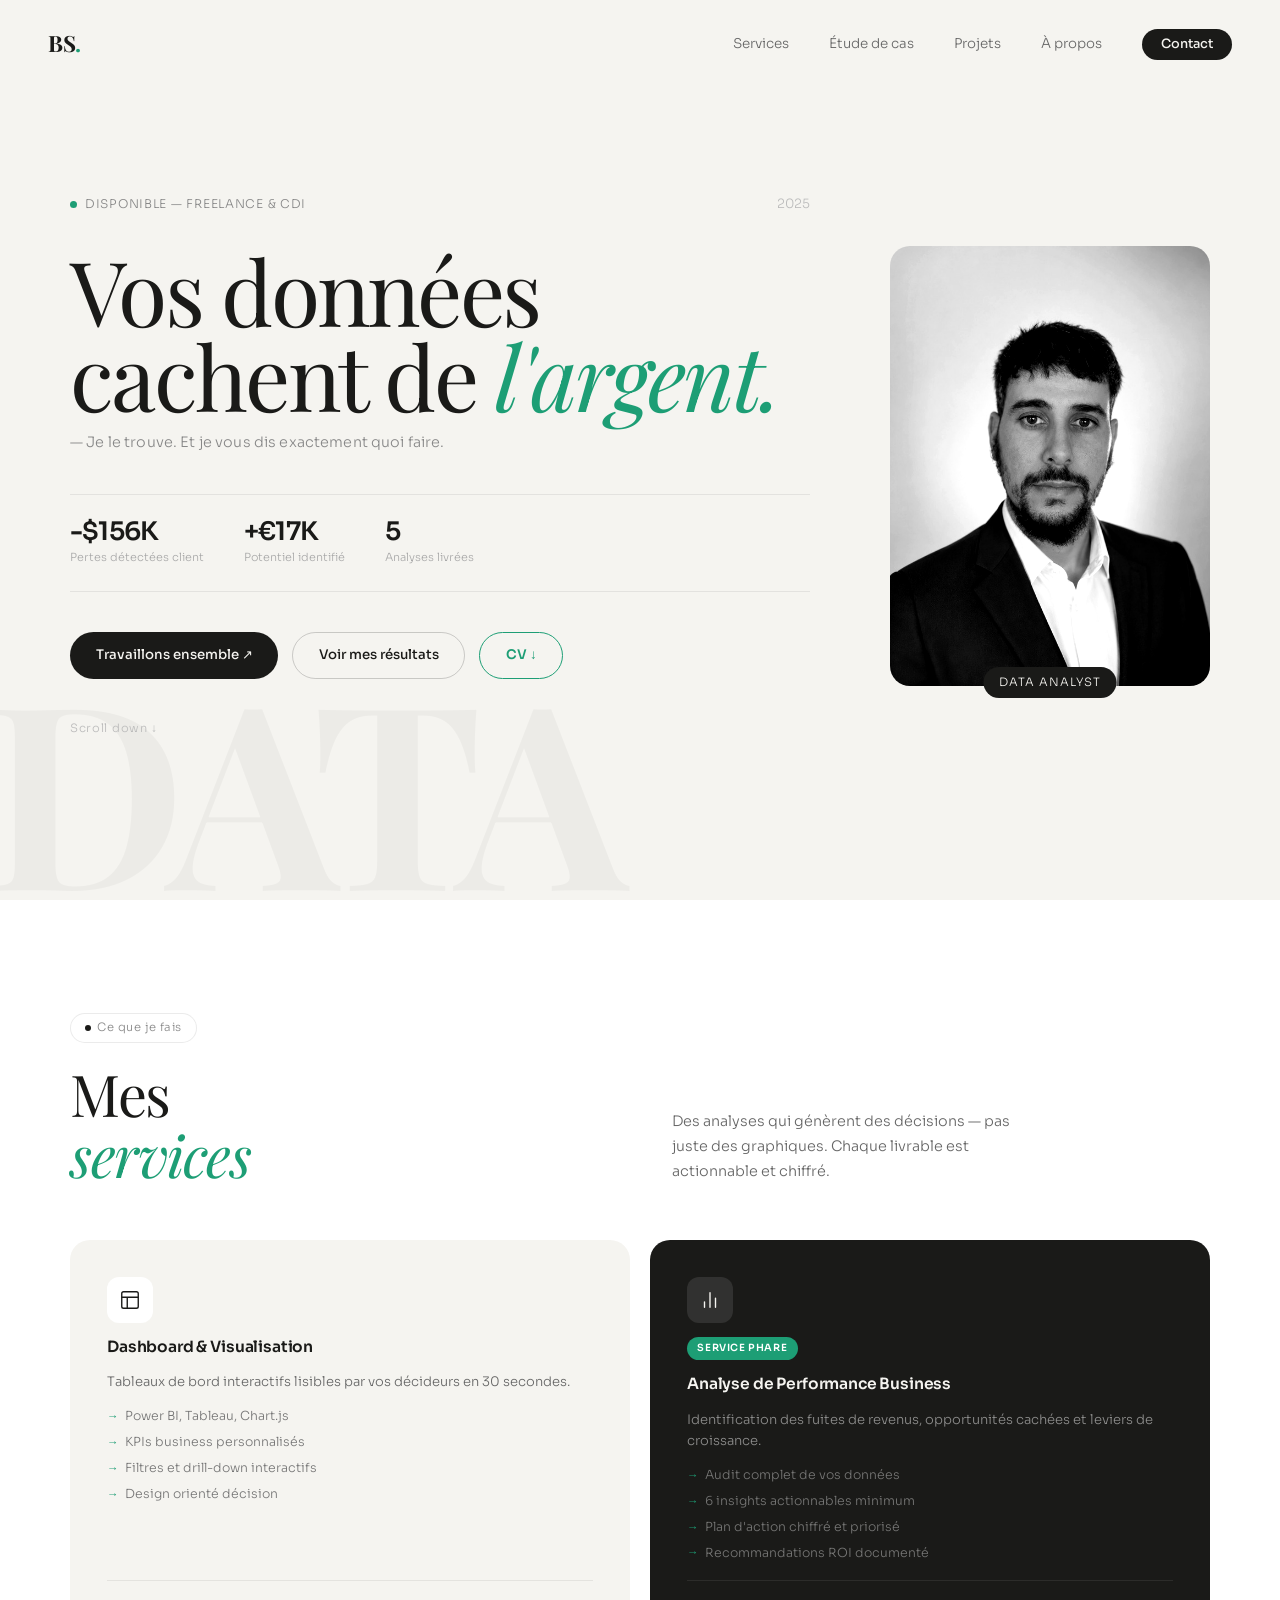
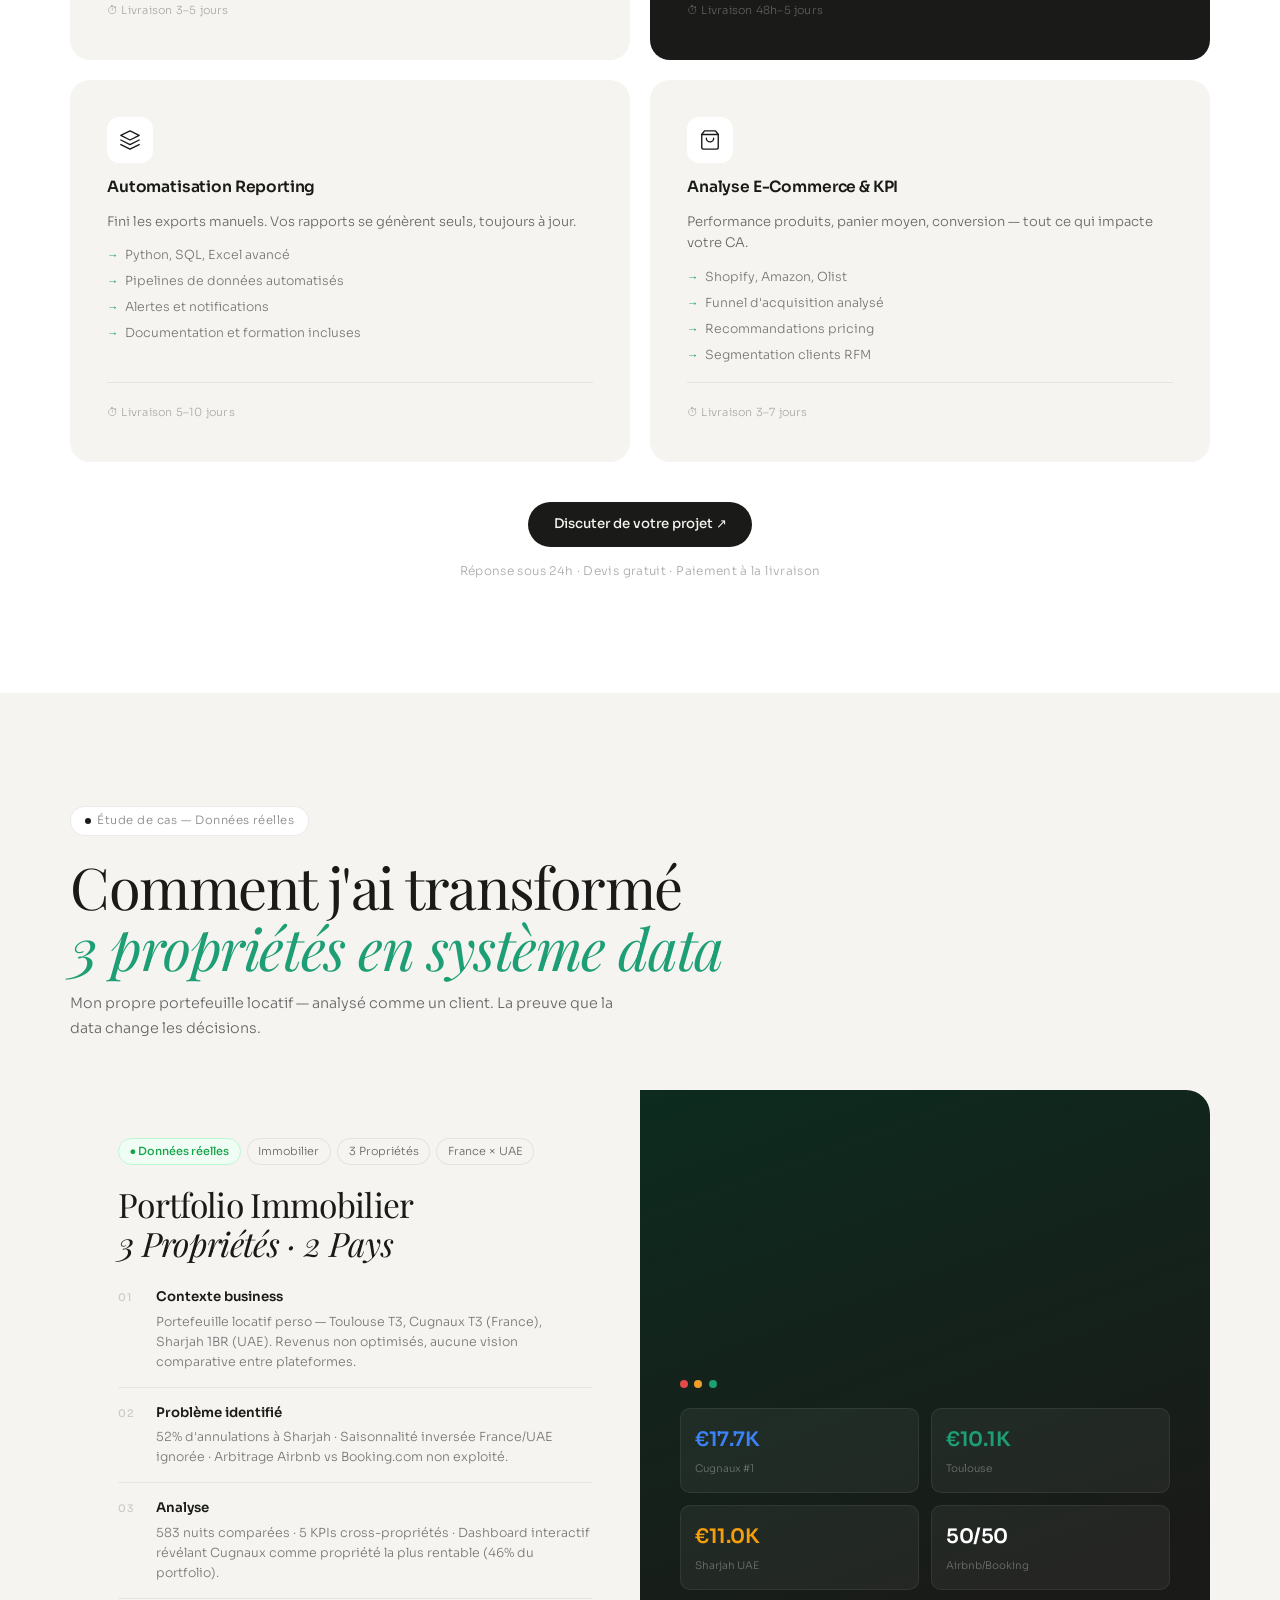
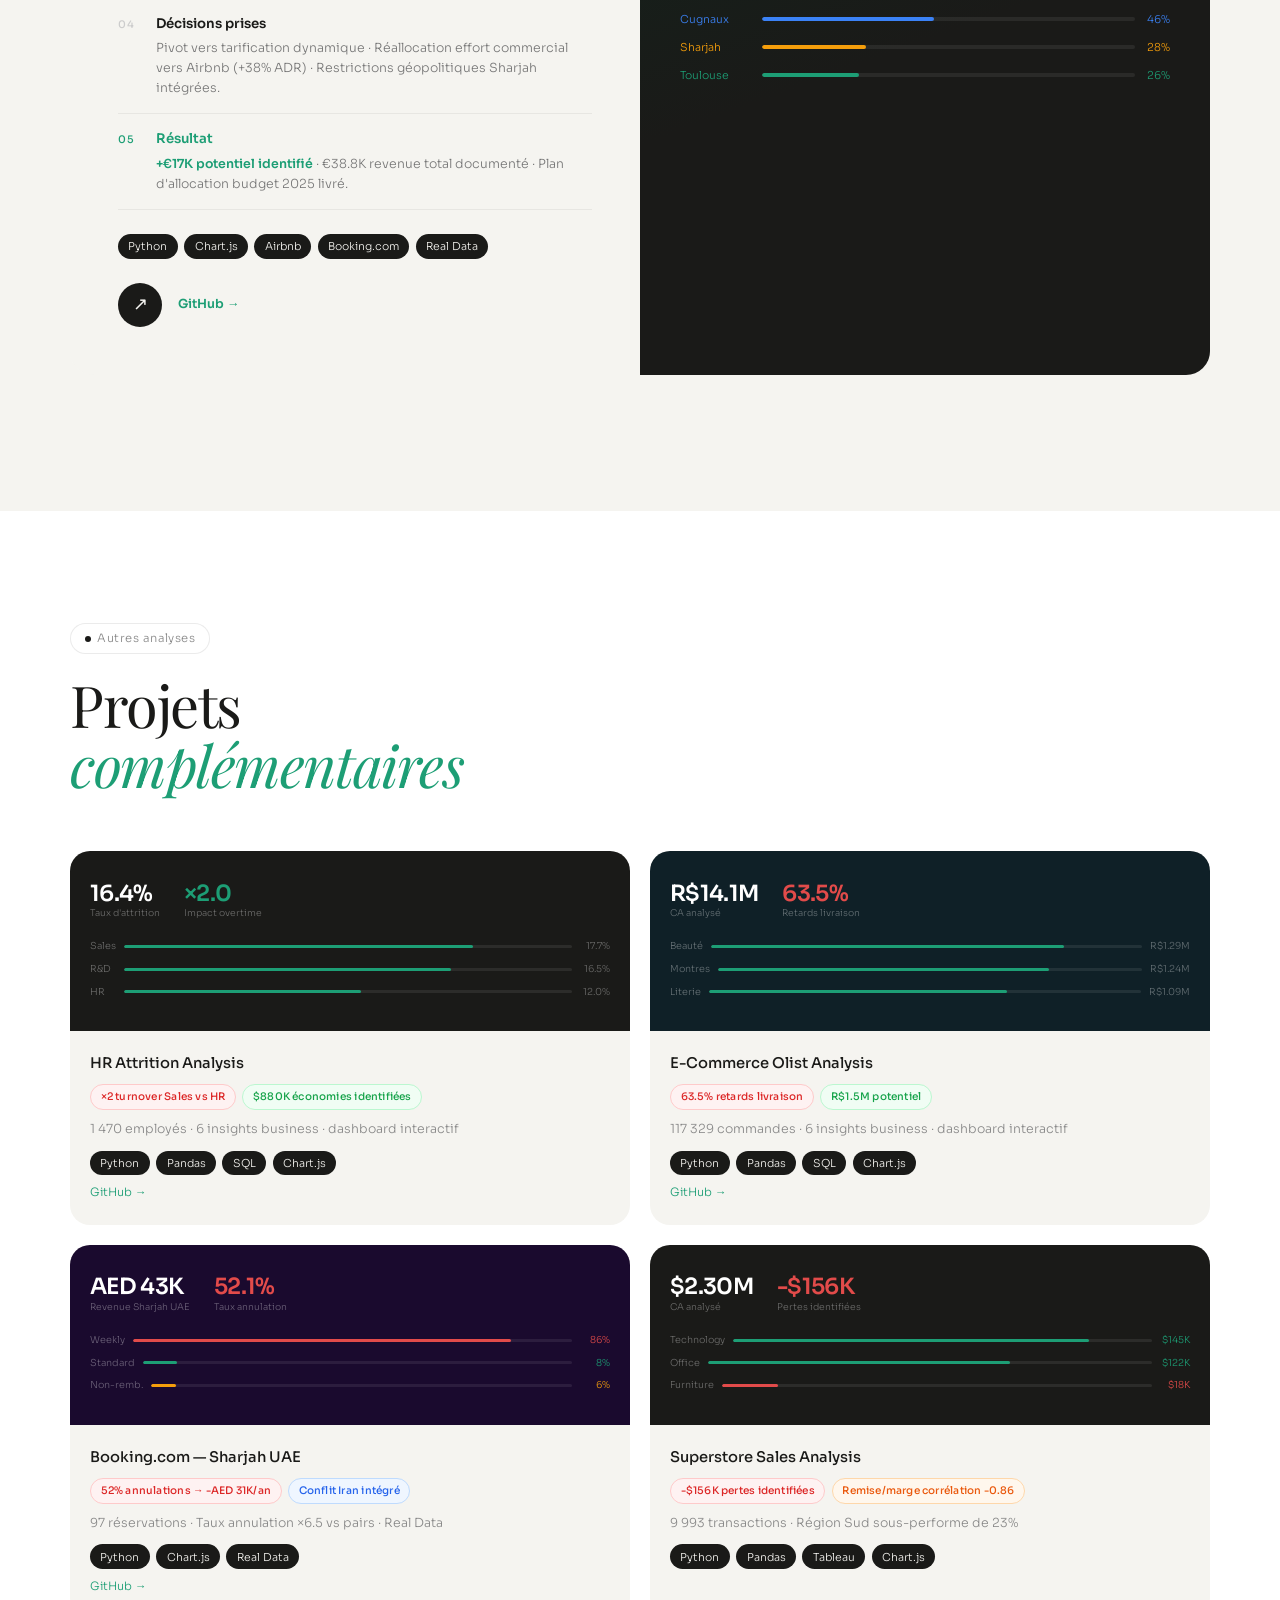
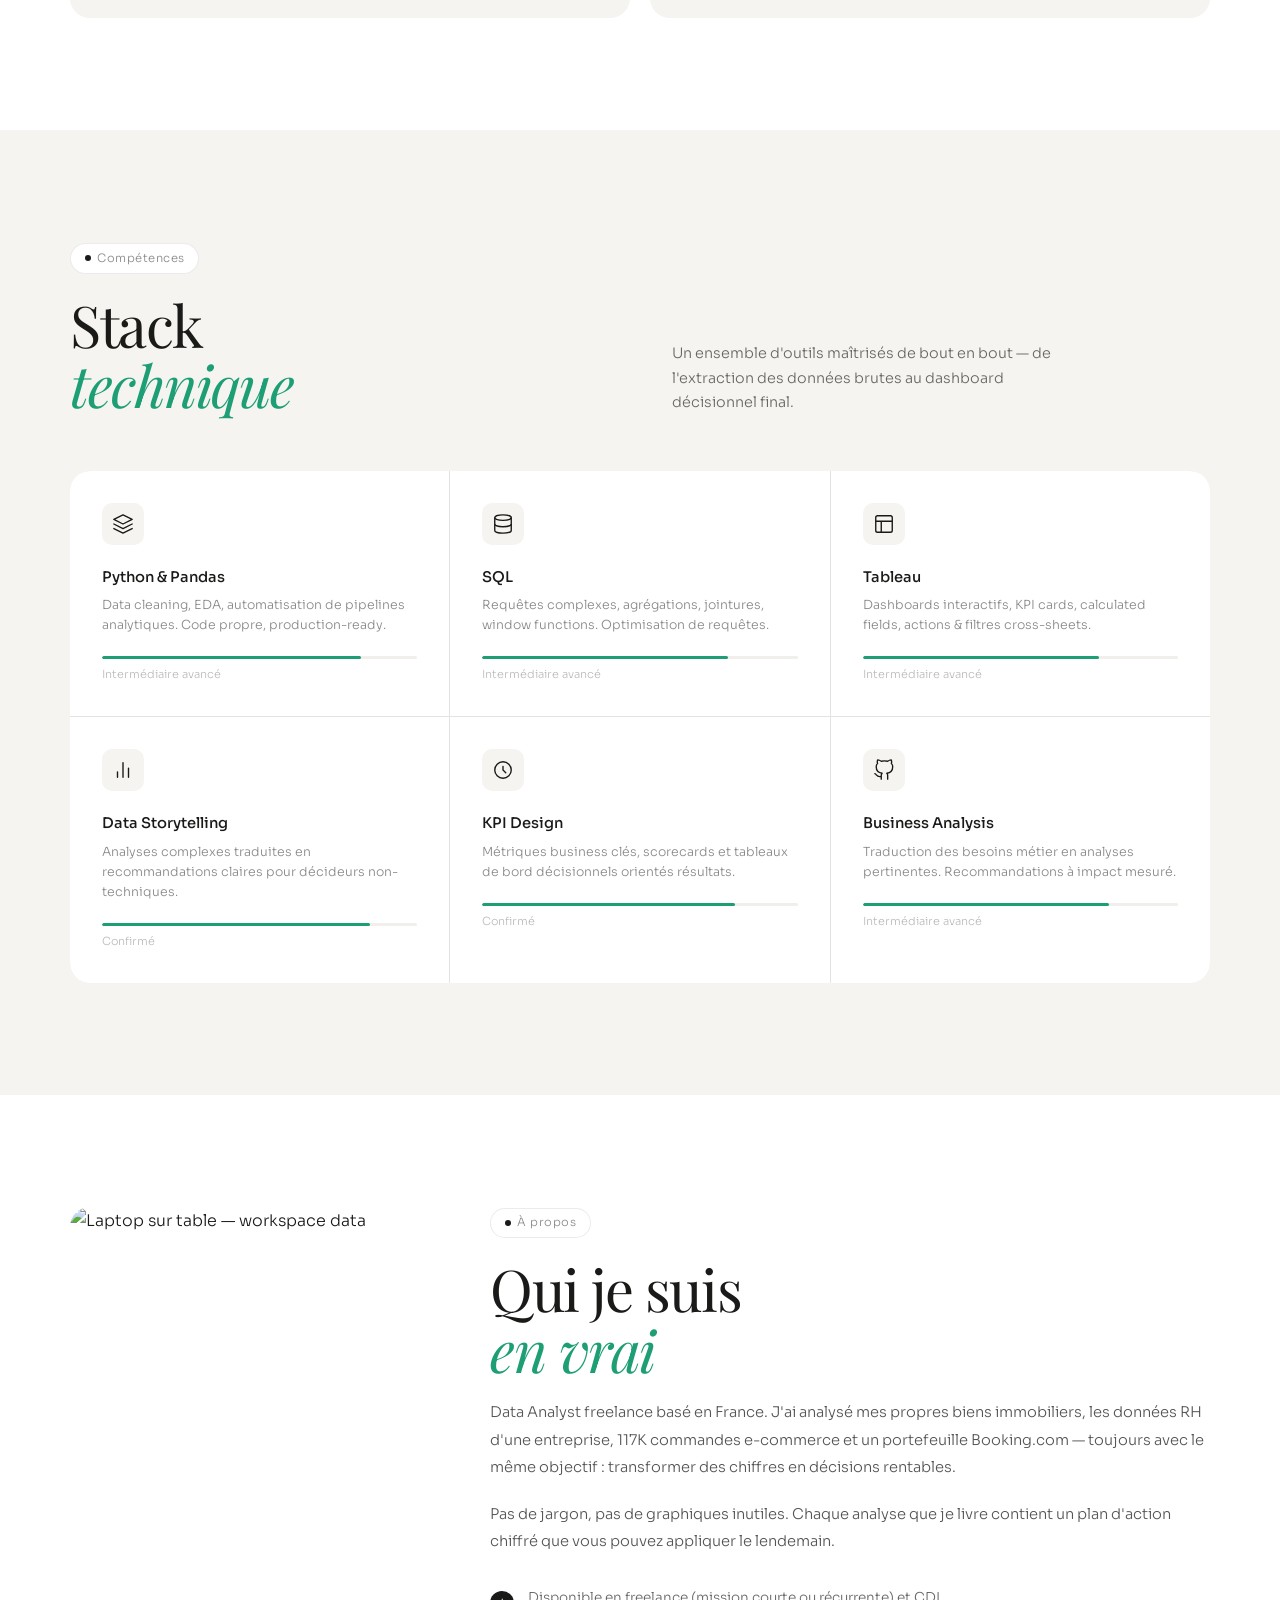
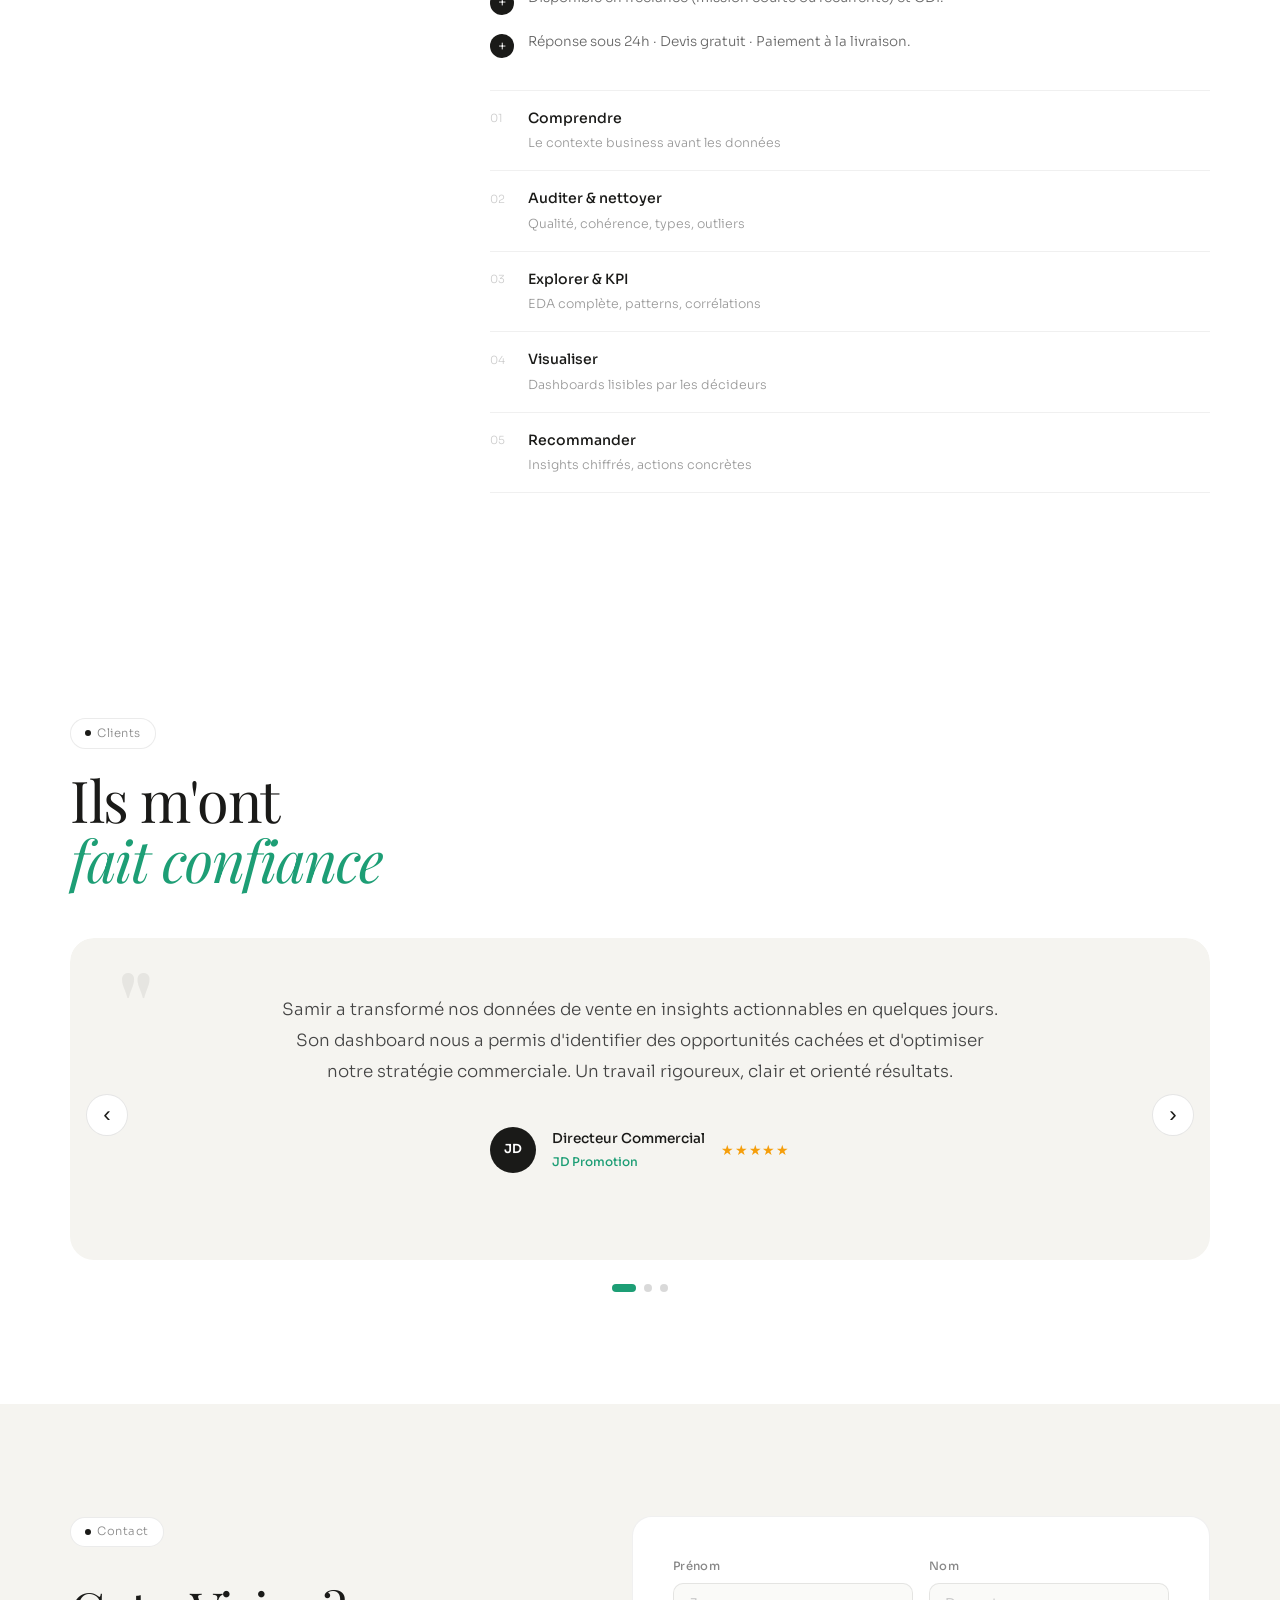
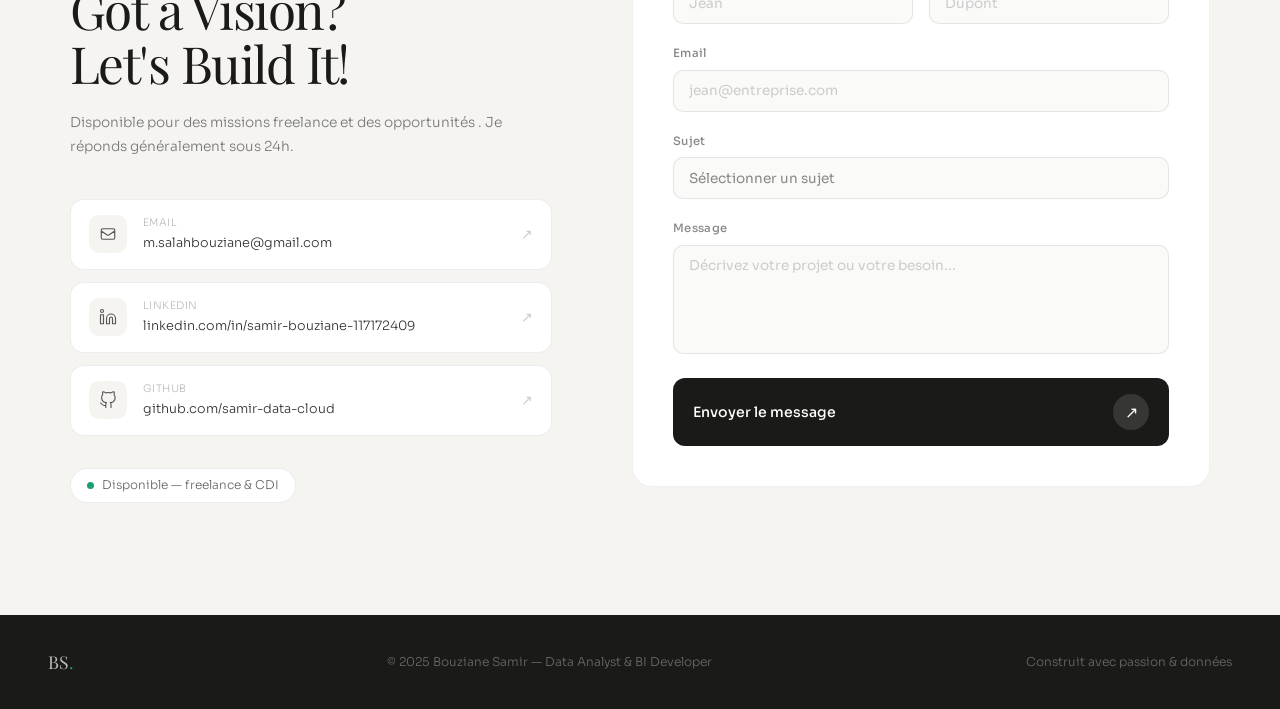
==== commit 0aad32ff: "About section: laptop photo, full-height column stretching to match text content Co-Authored-By: Cla" ====
--- a/index.html
+++ b/index.html
@@ -487,7 +487,7 @@
 
         <div class="about-photo-col fade-up">
           <div class="about-photo-card">
-            <img src="pexels-shvetsa-12662890.jpg" alt="Bouziane Samir" class="about-photo">
+            <img src="https://images.unsplash.com/photo-1496181133206-80ce9b88a853?auto=format&fit=crop&w=800&q=80" alt="Laptop sur table — workspace data" class="about-photo">
             <a href="#contact" class="about-photo-arrow">↗</a>
           </div>
         </div>
@@ -751,25 +751,61 @@
 
     // STATS CAROUSEL (mobile)
     (function () {
-      const track = document.getElementById('statsTrack');
-      const dots = document.querySelectorAll('#statsDots .stats-dot');
-      let idx = 0, timer, startX = 0;
+      var wrap = document.querySelector('.stats-carousel-wrap');
+      var track = document.getElementById('statsTrack');
+      var items = track ? Array.from(track.querySelectorAll('.hstat')) : [];
+      var dots = Array.from(document.querySelectorAll('#statsDots .stats-dot'));
+      var idx = 0, timer, startX = 0;
+      if (!wrap || !track || items.length === 0) return;
+
+      function isMobile() { return window.innerWidth <= 600; }
+
+      function applyWidths() {
+        var w = wrap.offsetWidth;
+        items.forEach(function (item) { item.style.width = w + 'px'; });
+      }
+
+      function slide() {
+        track.style.transform = 'translateX(-' + (idx * wrap.offsetWidth) + 'px)';
+        dots.forEach(function (d, j) { d.classList.toggle('active', j === idx); });
+      }
+
       function go(i) {
-        if (window.innerWidth > 600) return;
-        idx = (i + 3) % 3;
-        track.style.transform = `translateX(-${idx * 100}%)`;
-        dots.forEach((d, j) => d.classList.toggle('active', j === idx));
+        idx = ((i % items.length) + items.length) % items.length;
+        applyWidths();
+        slide();
       }
-      function startTimer() { timer = setInterval(() => go(idx + 1), 2500); }
-      function stopTimer() { clearInterval(timer); }
-      dots.forEach((d, i) => d.addEventListener('click', () => { stopTimer(); go(i); startTimer(); }));
-      track.addEventListener('touchstart', e => { startX = e.touches[0].clientX; stopTimer(); }, { passive: true });
-      track.addEventListener('touchend', e => {
-        const diff = startX - e.changedTouches[0].clientX;
+
+      function startTimer() {
+        clearInterval(timer);
+        timer = setInterval(function () { if (isMobile()) go(idx + 1); }, 2500);
+      }
+
+      function init() {
+        if (isMobile()) {
+          applyWidths();
+          slide();
+          startTimer();
+        } else {
+          clearInterval(timer);
+          items.forEach(function (item) { item.style.width = ''; });
+          track.style.transform = '';
+          idx = 0;
+        }
+      }
+
+      dots.forEach(function (d, i) {
+        d.addEventListener('click', function () { clearInterval(timer); go(i); startTimer(); });
+      });
+      track.addEventListener('touchstart', function (e) { startX = e.touches[0].clientX; clearInterval(timer); }, { passive: true });
+      track.addEventListener('touchend', function (e) {
+        var diff = startX - e.changedTouches[0].clientX;
         if (Math.abs(diff) > 40) go(idx + (diff > 0 ? 1 : -1));
         startTimer();
       }, { passive: true });
-      startTimer();
+      window.addEventListener('resize', init);
+      window.addEventListener('load', init);
+      init();
     })();
 
     // TESTIMONIALS CAROUSEL
--- a/style.css
+++ b/style.css
@@ -62,11 +62,11 @@
 
 /* ABOUT */
 .about{background:#fff}
-.about-grid{display:grid;grid-template-columns:340px 1fr;gap:5rem;align-items:start}
-.about-photo-col{position:sticky;top:6rem}
-.about-photo-card{position:relative;border-radius:20px;overflow:hidden;cursor:pointer}
-.about-photo-card img{width:100%;height:460px;object-fit:cover;object-position:center 20%;display:block;filter:grayscale(100%) contrast(1.08);transition:filter .35s}
-.about-photo-card:hover img{filter:grayscale(50%)}
+.about-grid{display:grid;grid-template-columns:340px 1fr;gap:5rem;align-items:stretch}
+.about-photo-col{position:sticky;top:6rem;align-self:stretch}
+.about-photo-card{position:relative;border-radius:20px;overflow:hidden;cursor:pointer;height:100%;min-height:520px}
+.about-photo-card img{width:100%;height:100%;object-fit:cover;object-position:center 55%;display:block;transition:filter .35s}
+.about-photo-card:hover img{filter:brightness(.92)}
 .about-photo-arrow{position:absolute;top:.875rem;right:.875rem;width:36px;height:36px;border-radius:50%;background:#fff;color:#1a1a18;display:flex;align-items:center;justify-content:center;font-size:.9rem;opacity:0;transform:scale(.8);transition:all .3s}
 .about-photo-card:hover .about-photo-arrow{opacity:1;transform:scale(1)}
 .about-right-col{}
@@ -306,8 +306,9 @@
   .hero-photo-wrap{margin:0 auto}
   .section{padding:4.5rem 1.5rem}
   .about-grid{grid-template-columns:1fr;gap:2.5rem}
-  .about-photo-col{position:static}
-  .about-photo-card img{height:320px}
+  .about-photo-col{position:static;align-self:auto}
+  .about-photo-card{min-height:300px}
+  .about-photo-card img{height:300px}
   .skills-intro{grid-template-columns:1fr;gap:1.5rem}
   .skills-grid{grid-template-columns:1fr 1fr}
   .proj-featured{grid-template-columns:1fr}
@@ -322,8 +323,8 @@
   .hero-actions{flex-wrap:wrap}
   .hero-actions .btn{flex:1;min-width:140px;justify-content:center}
   .stats-carousel-wrap{overflow:hidden}
-  .hero-stats-row{gap:0;border:none;padding:0;flex-wrap:nowrap;transition:transform .42s cubic-bezier(.4,0,.2,1)}
-  .hstat{min-width:100%;padding:1.5rem 0;border-top:1px solid rgba(0,0,0,.07);border-bottom:1px solid rgba(0,0,0,.07);text-align:center;flex-shrink:0}
+  .hero-stats-row{gap:0;border:none;padding:0;display:flex;flex-wrap:nowrap;transition:transform .42s cubic-bezier(.4,0,.2,1);will-change:transform}
+  .hstat{flex-shrink:0;padding:1.5rem 0;border-top:1px solid rgba(0,0,0,.07);border-bottom:1px solid rgba(0,0,0,.07);text-align:center}
   .stats-dots{display:flex}
   .skills-grid,.more-grid{grid-template-columns:1fr}
   .hero-photo-card{width:100%}
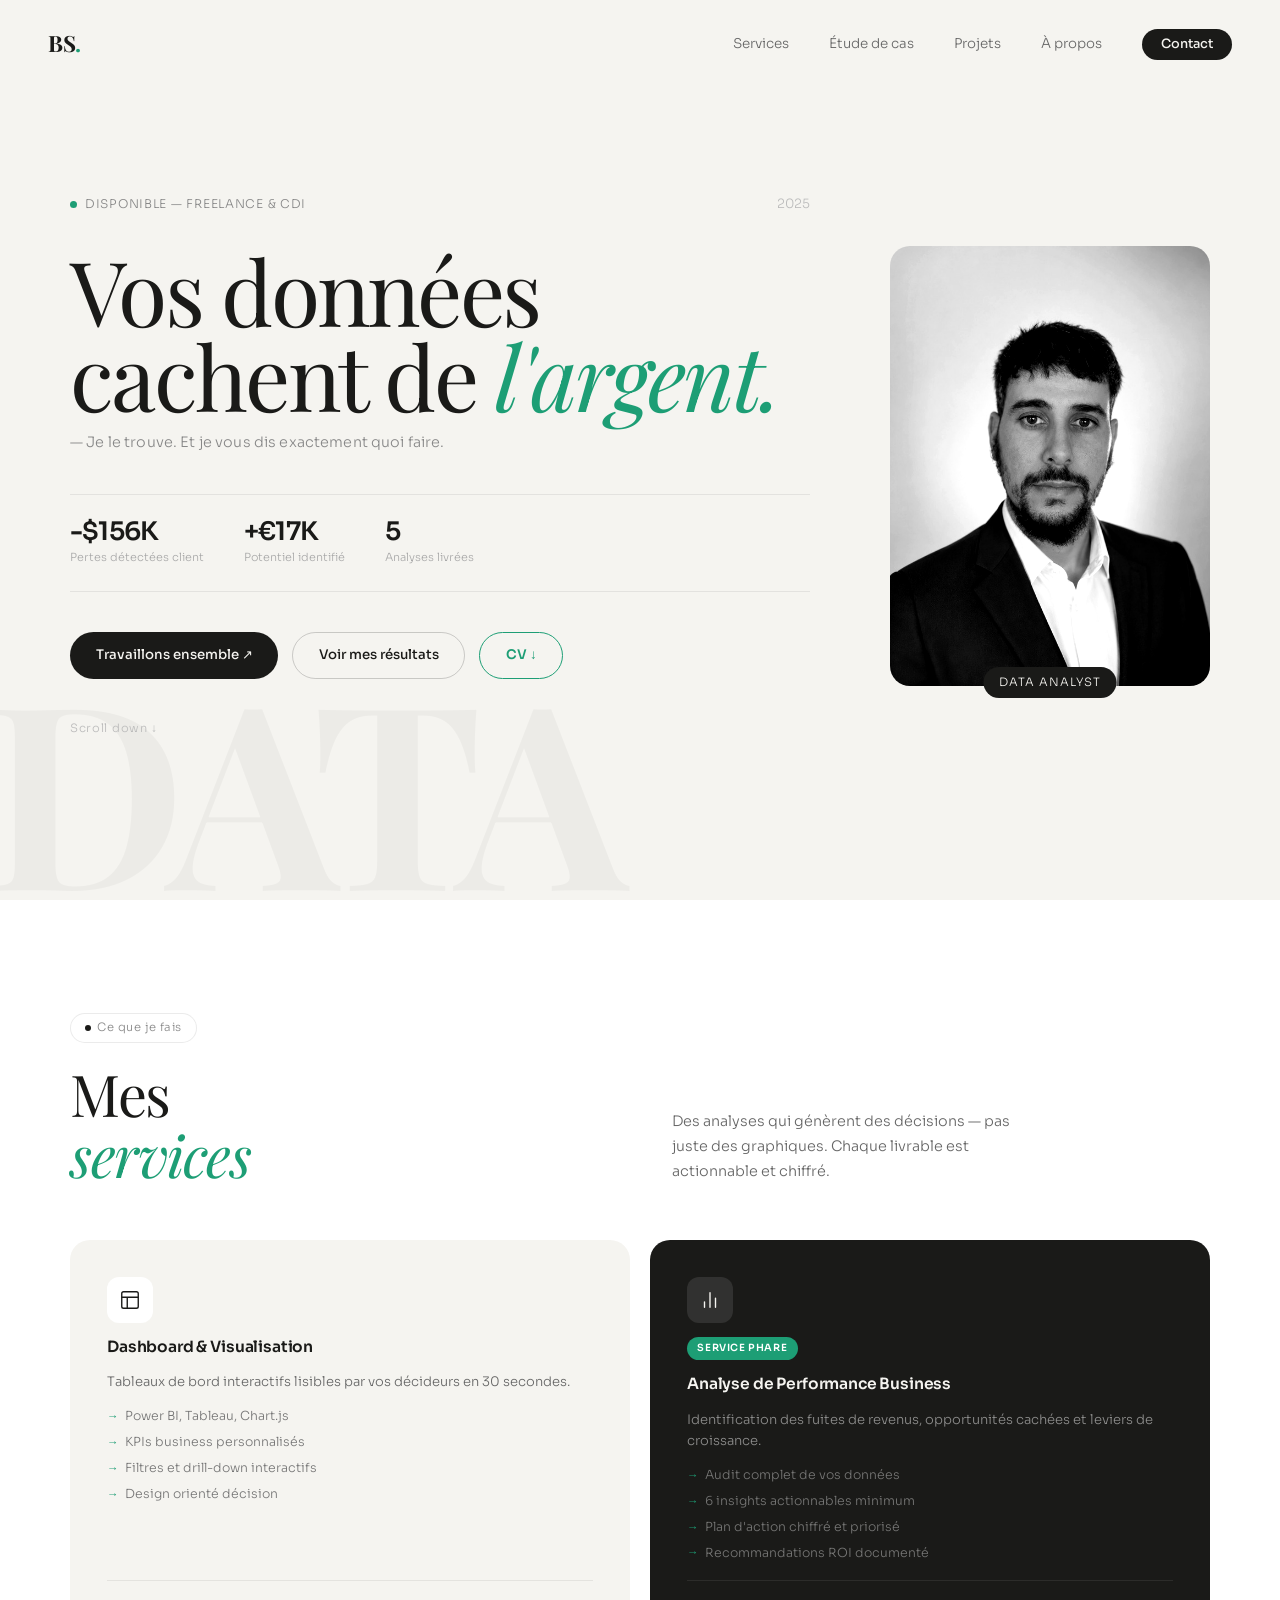
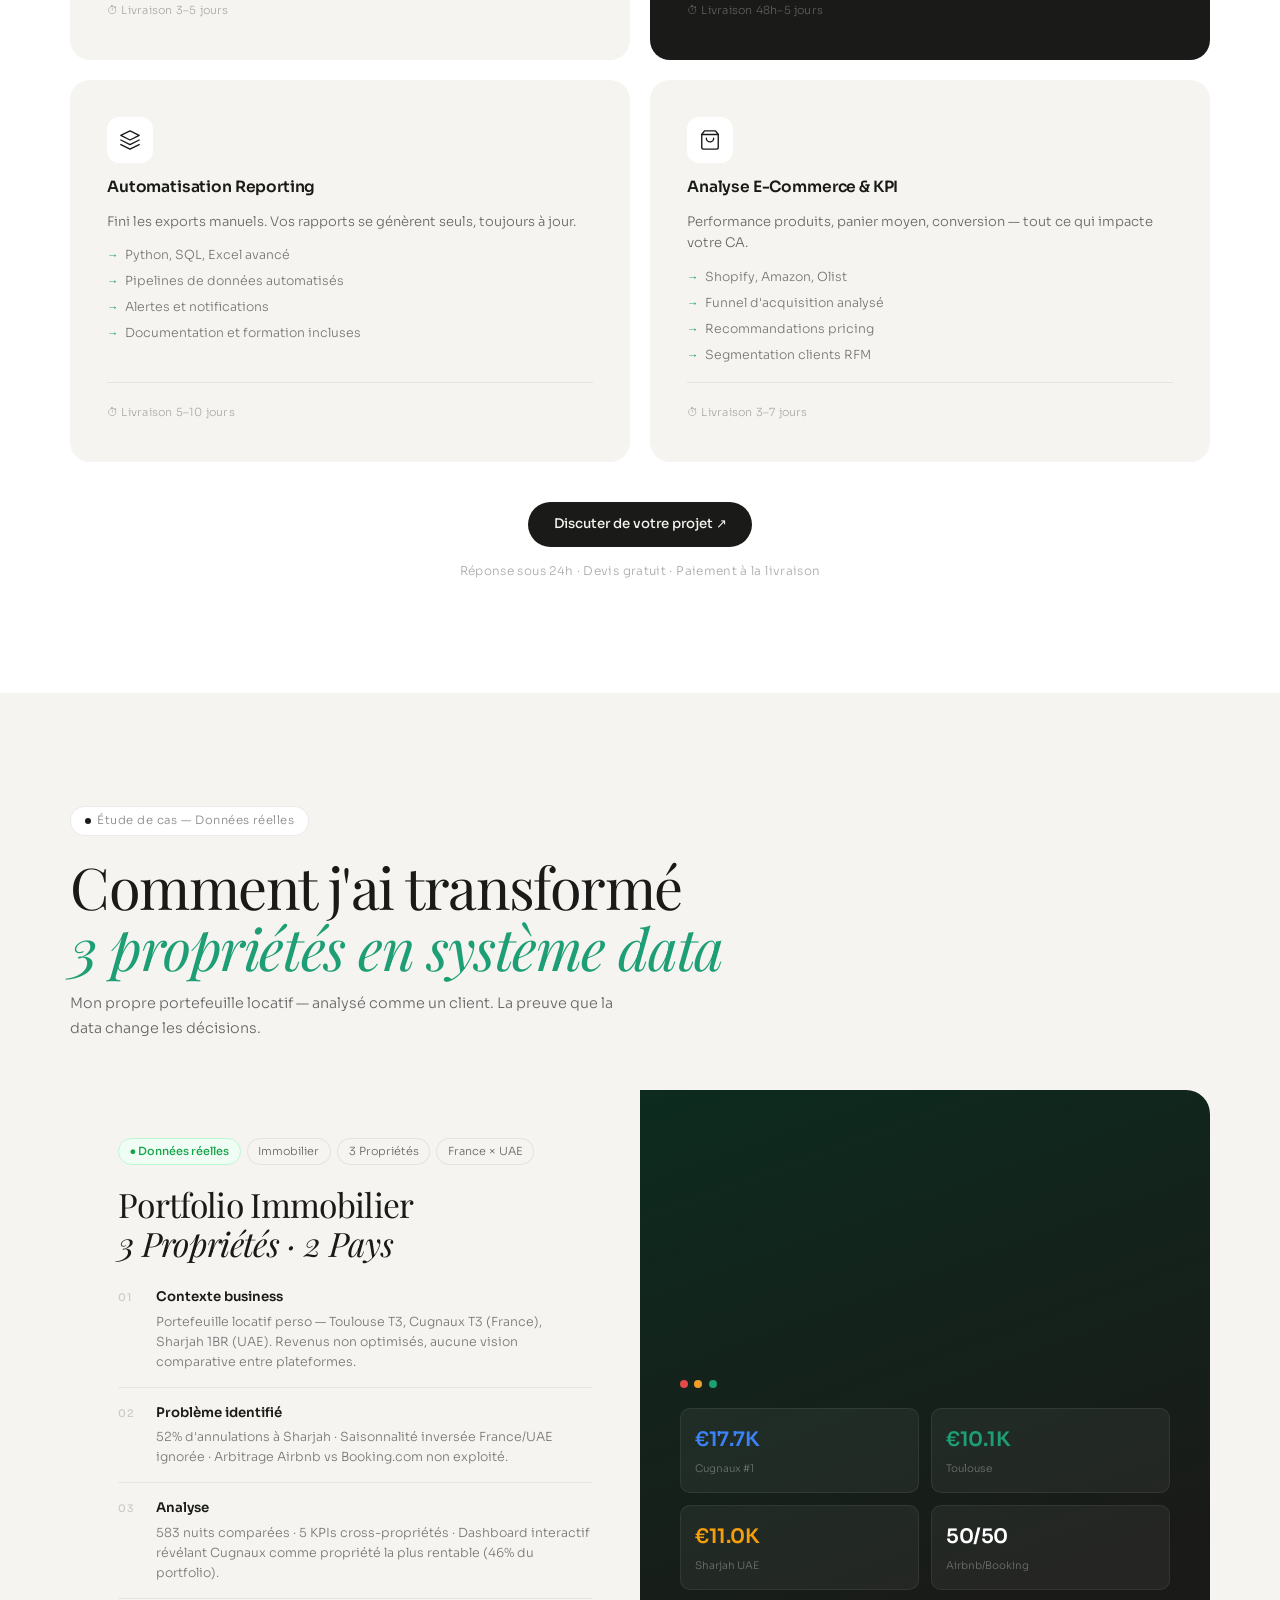
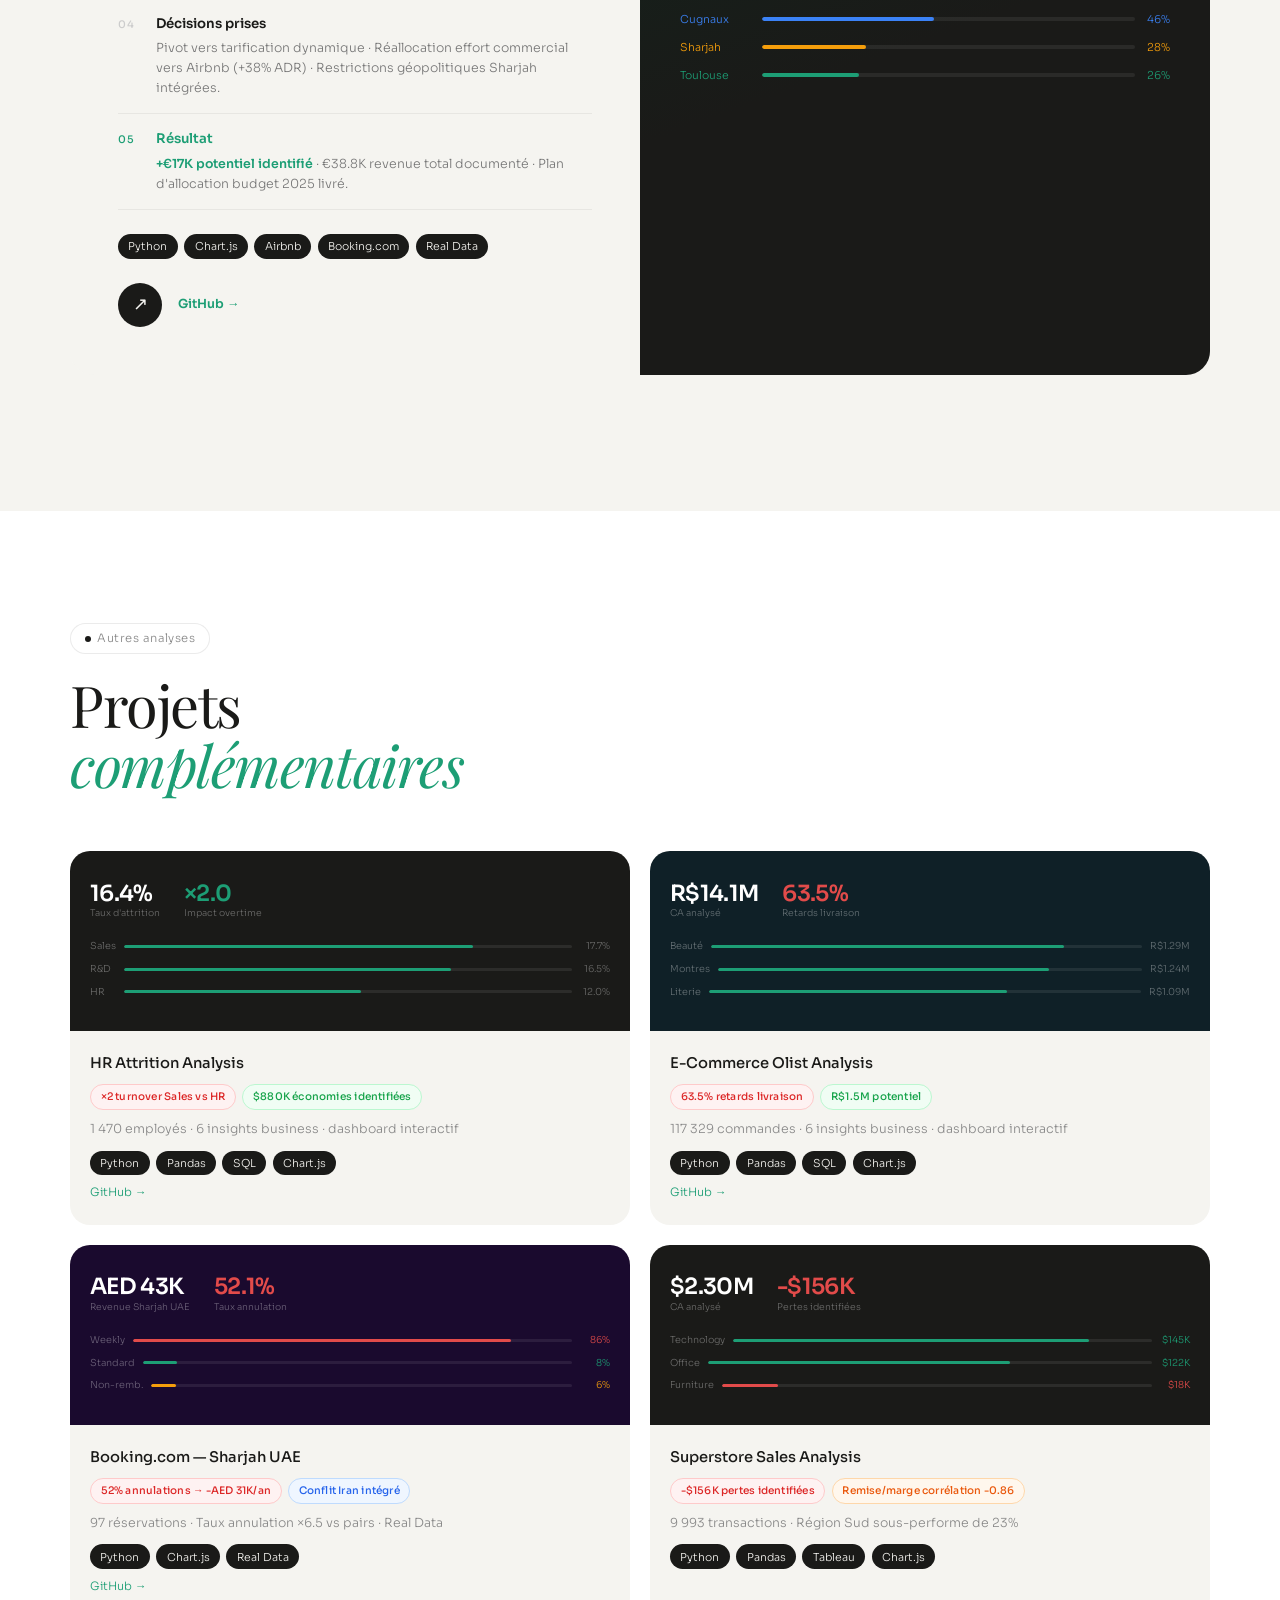
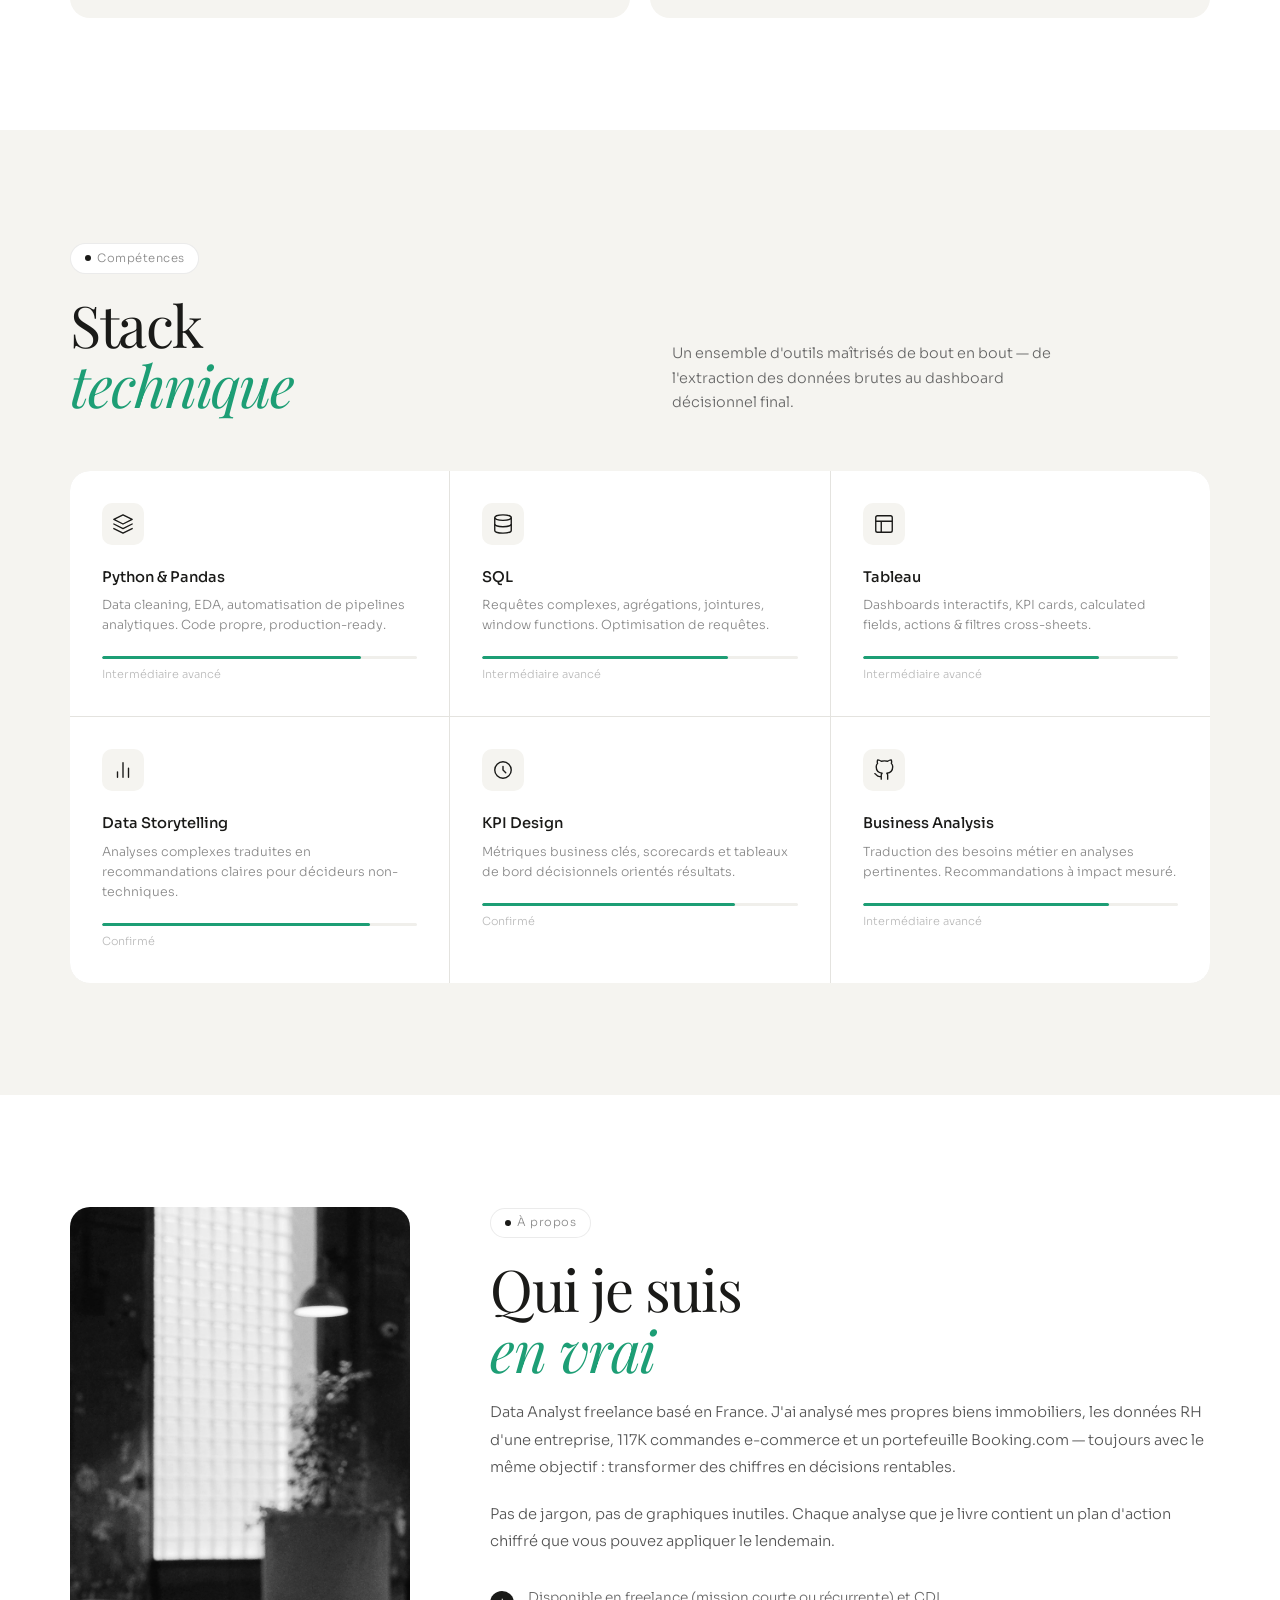
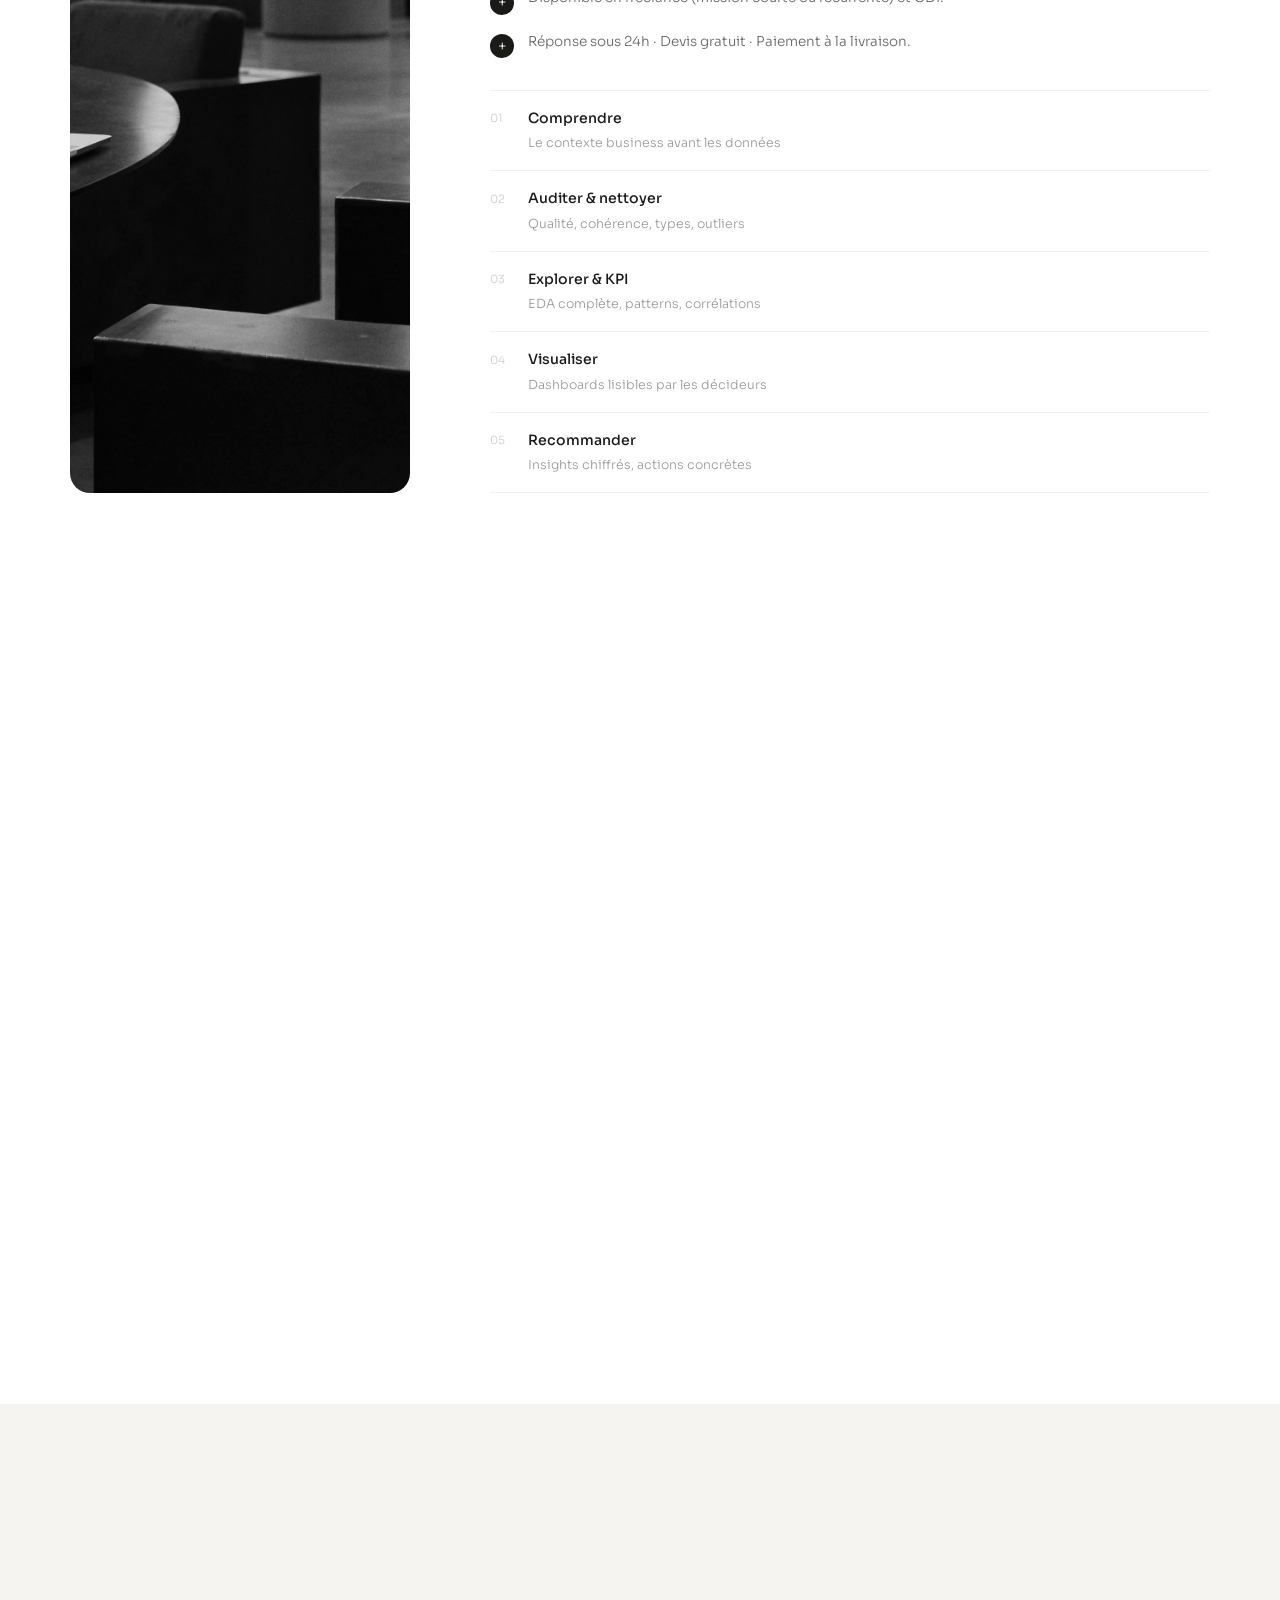
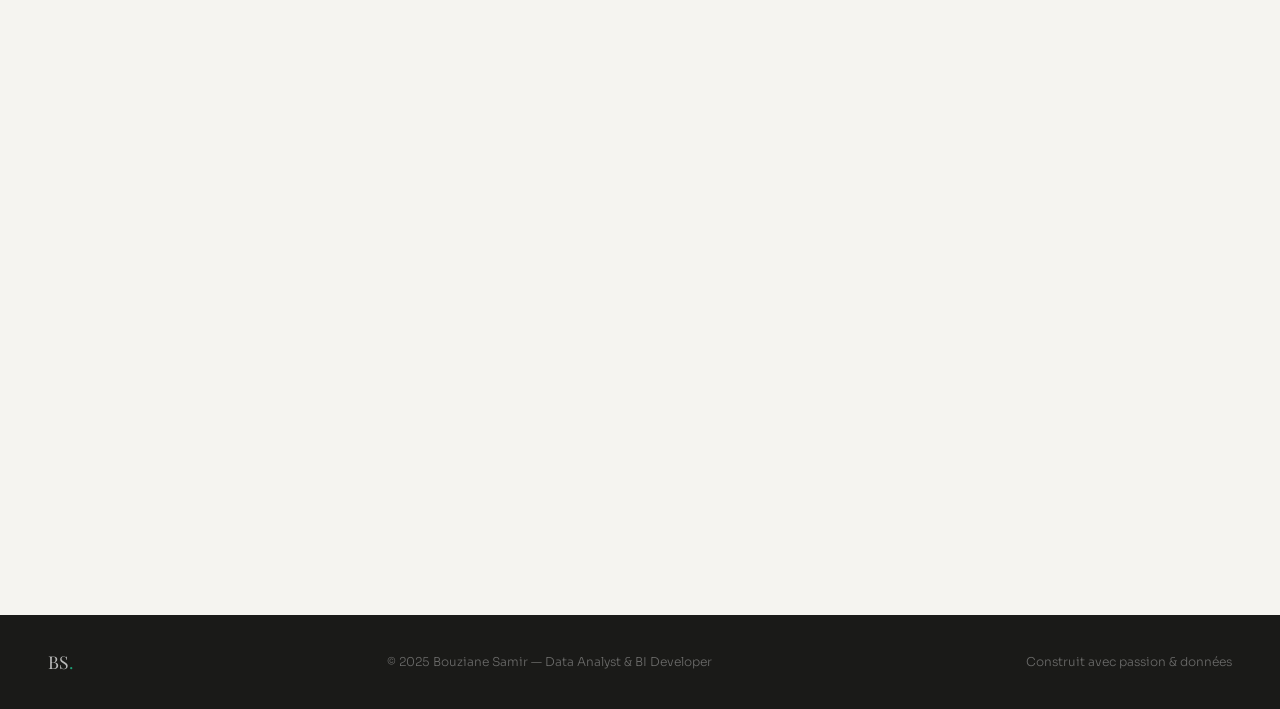
==== commit 155fa1cf: "Restore original about photo, keep full-height layout Co-Authored-By: Claude Sonnet 4.6 <noreply@ant" ====
--- a/index.html
+++ b/index.html
@@ -487,7 +487,7 @@
 
         <div class="about-photo-col fade-up">
           <div class="about-photo-card">
-            <img src="https://images.unsplash.com/photo-1496181133206-80ce9b88a853?auto=format&fit=crop&w=800&q=80" alt="Laptop sur table — workspace data" class="about-photo">
+            <img src="pexels-shvetsa-12662890.jpg" alt="Bouziane Samir" class="about-photo">
             <a href="#contact" class="about-photo-arrow">↗</a>
           </div>
         </div>
--- a/style.css
+++ b/style.css
@@ -65,8 +65,8 @@
 .about-grid{display:grid;grid-template-columns:340px 1fr;gap:5rem;align-items:stretch}
 .about-photo-col{position:sticky;top:6rem;align-self:stretch}
 .about-photo-card{position:relative;border-radius:20px;overflow:hidden;cursor:pointer;height:100%;min-height:520px}
-.about-photo-card img{width:100%;height:100%;object-fit:cover;object-position:center 55%;display:block;transition:filter .35s}
-.about-photo-card:hover img{filter:brightness(.92)}
+.about-photo-card img{width:100%;height:100%;object-fit:cover;object-position:center 20%;display:block;filter:grayscale(100%) contrast(1.08);transition:filter .35s}
+.about-photo-card:hover img{filter:grayscale(50%)}
 .about-photo-arrow{position:absolute;top:.875rem;right:.875rem;width:36px;height:36px;border-radius:50%;background:#fff;color:#1a1a18;display:flex;align-items:center;justify-content:center;font-size:.9rem;opacity:0;transform:scale(.8);transition:all .3s}
 .about-photo-card:hover .about-photo-arrow{opacity:1;transform:scale(1)}
 .about-right-col{}
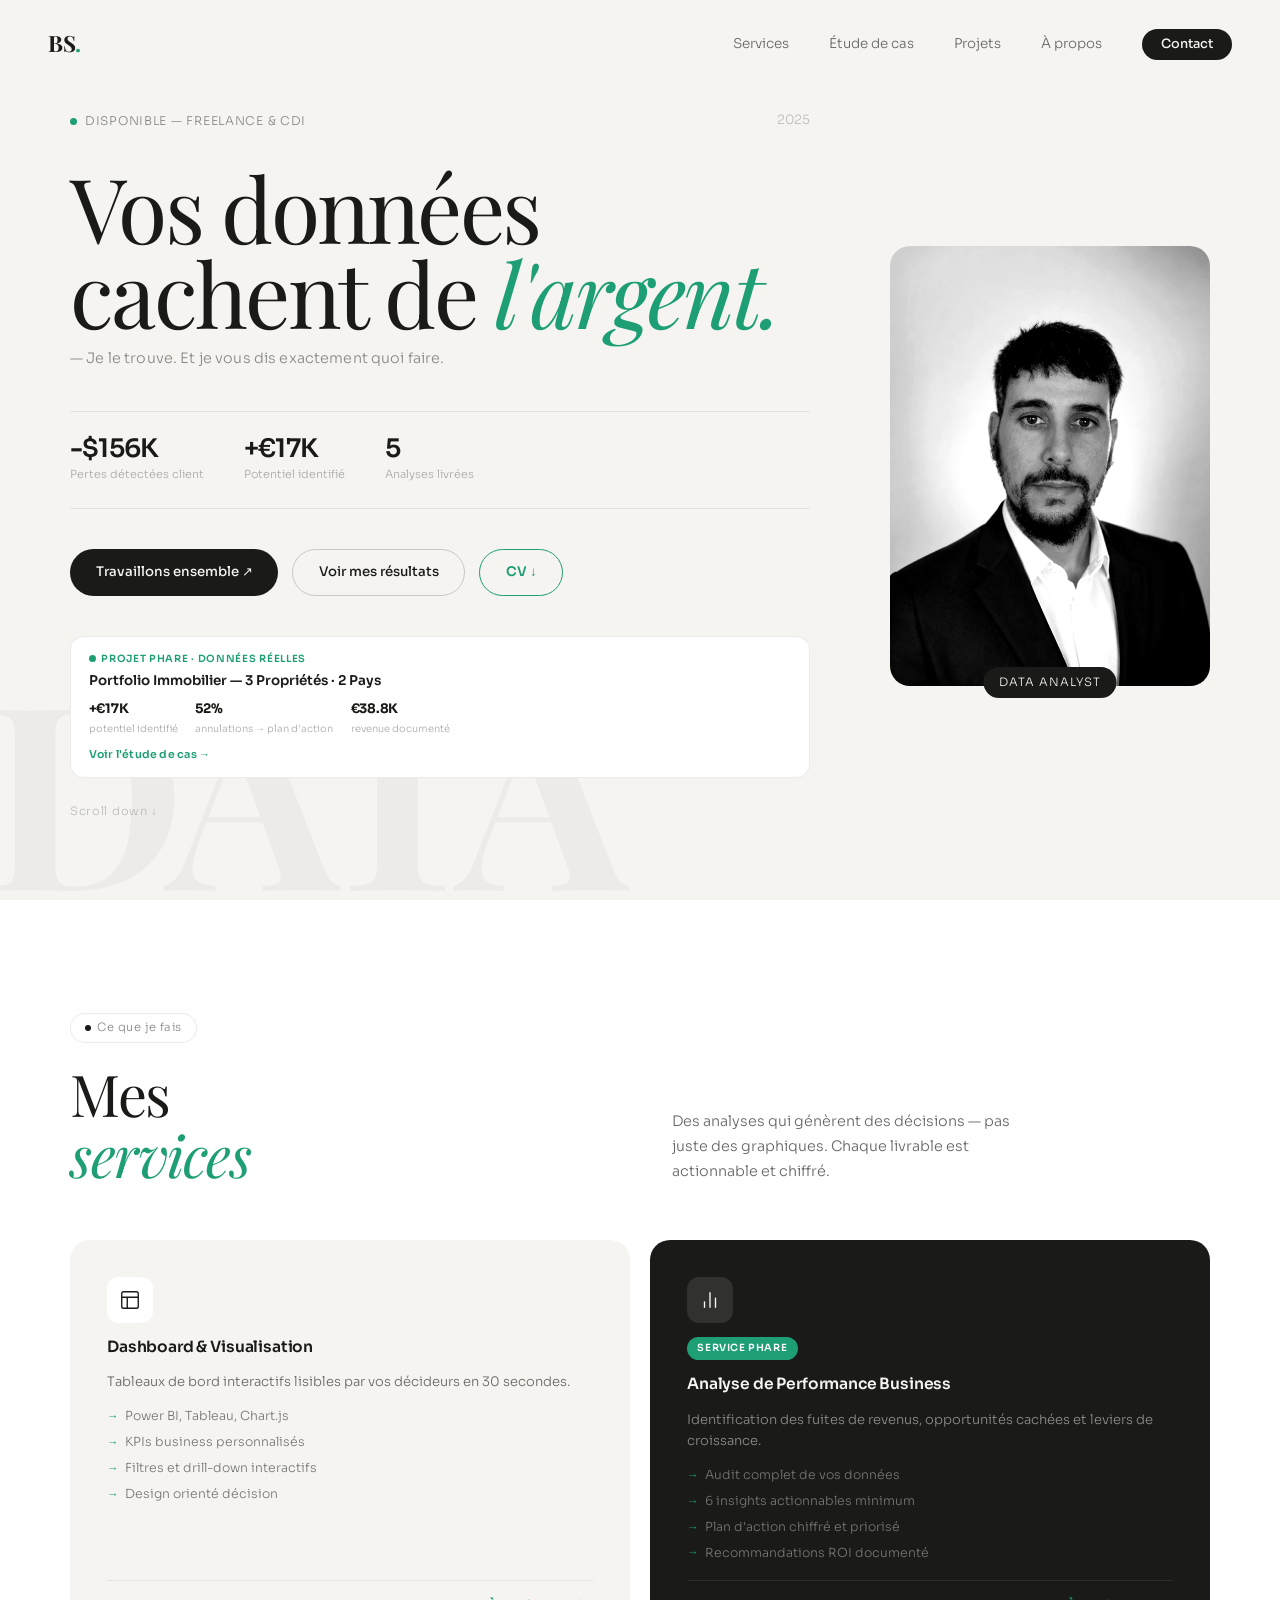
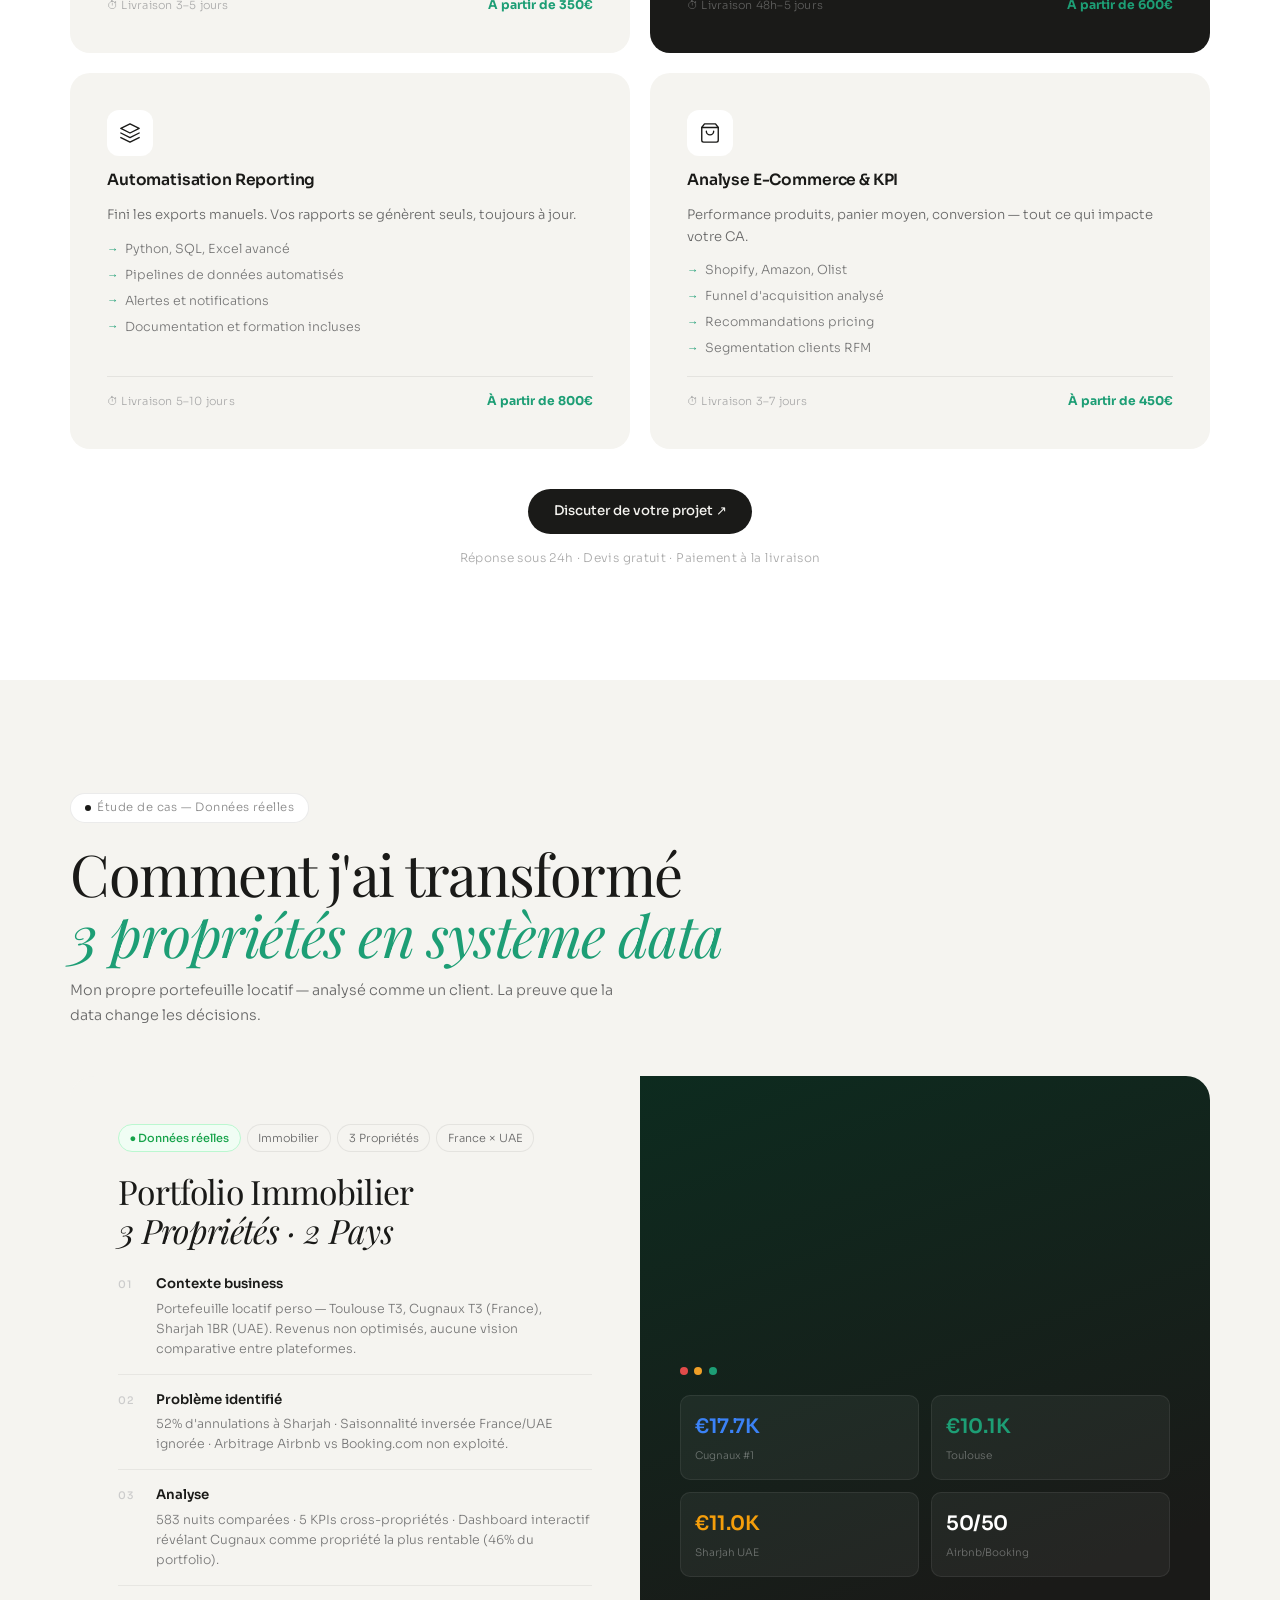
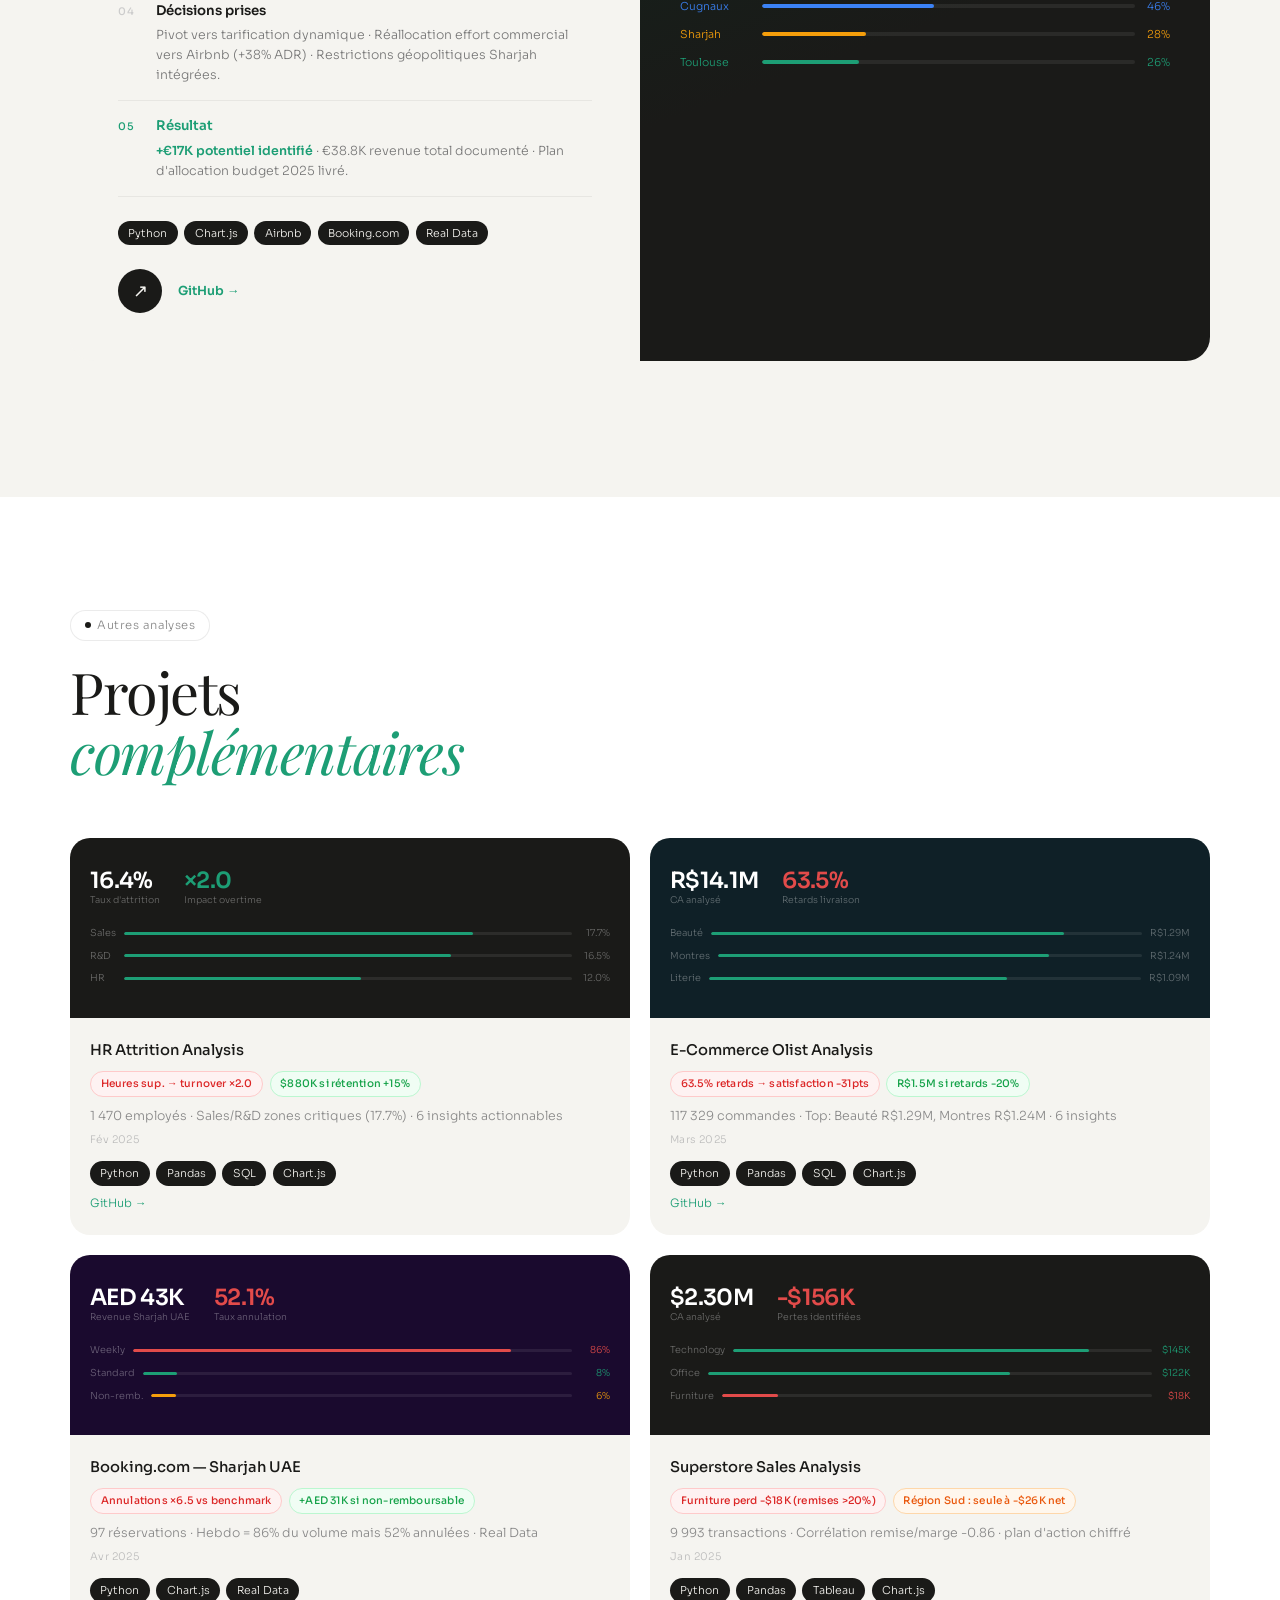
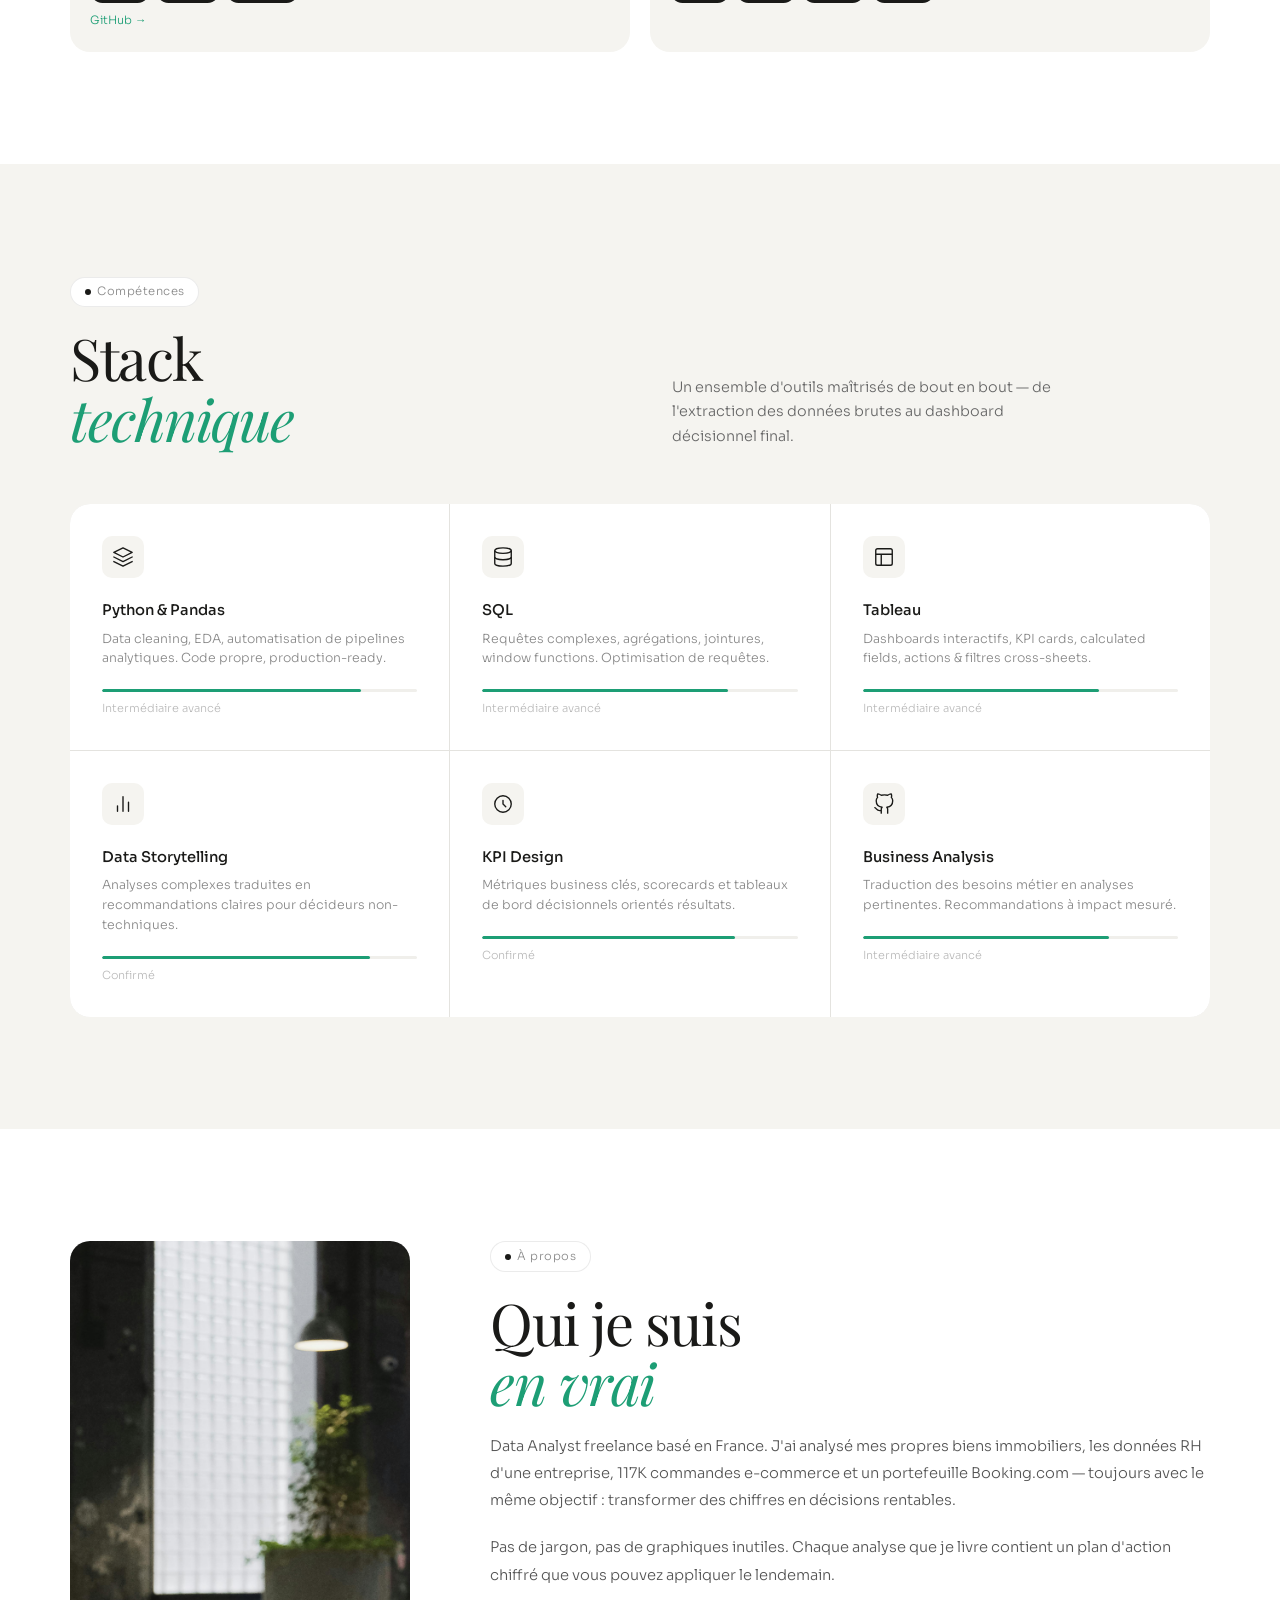
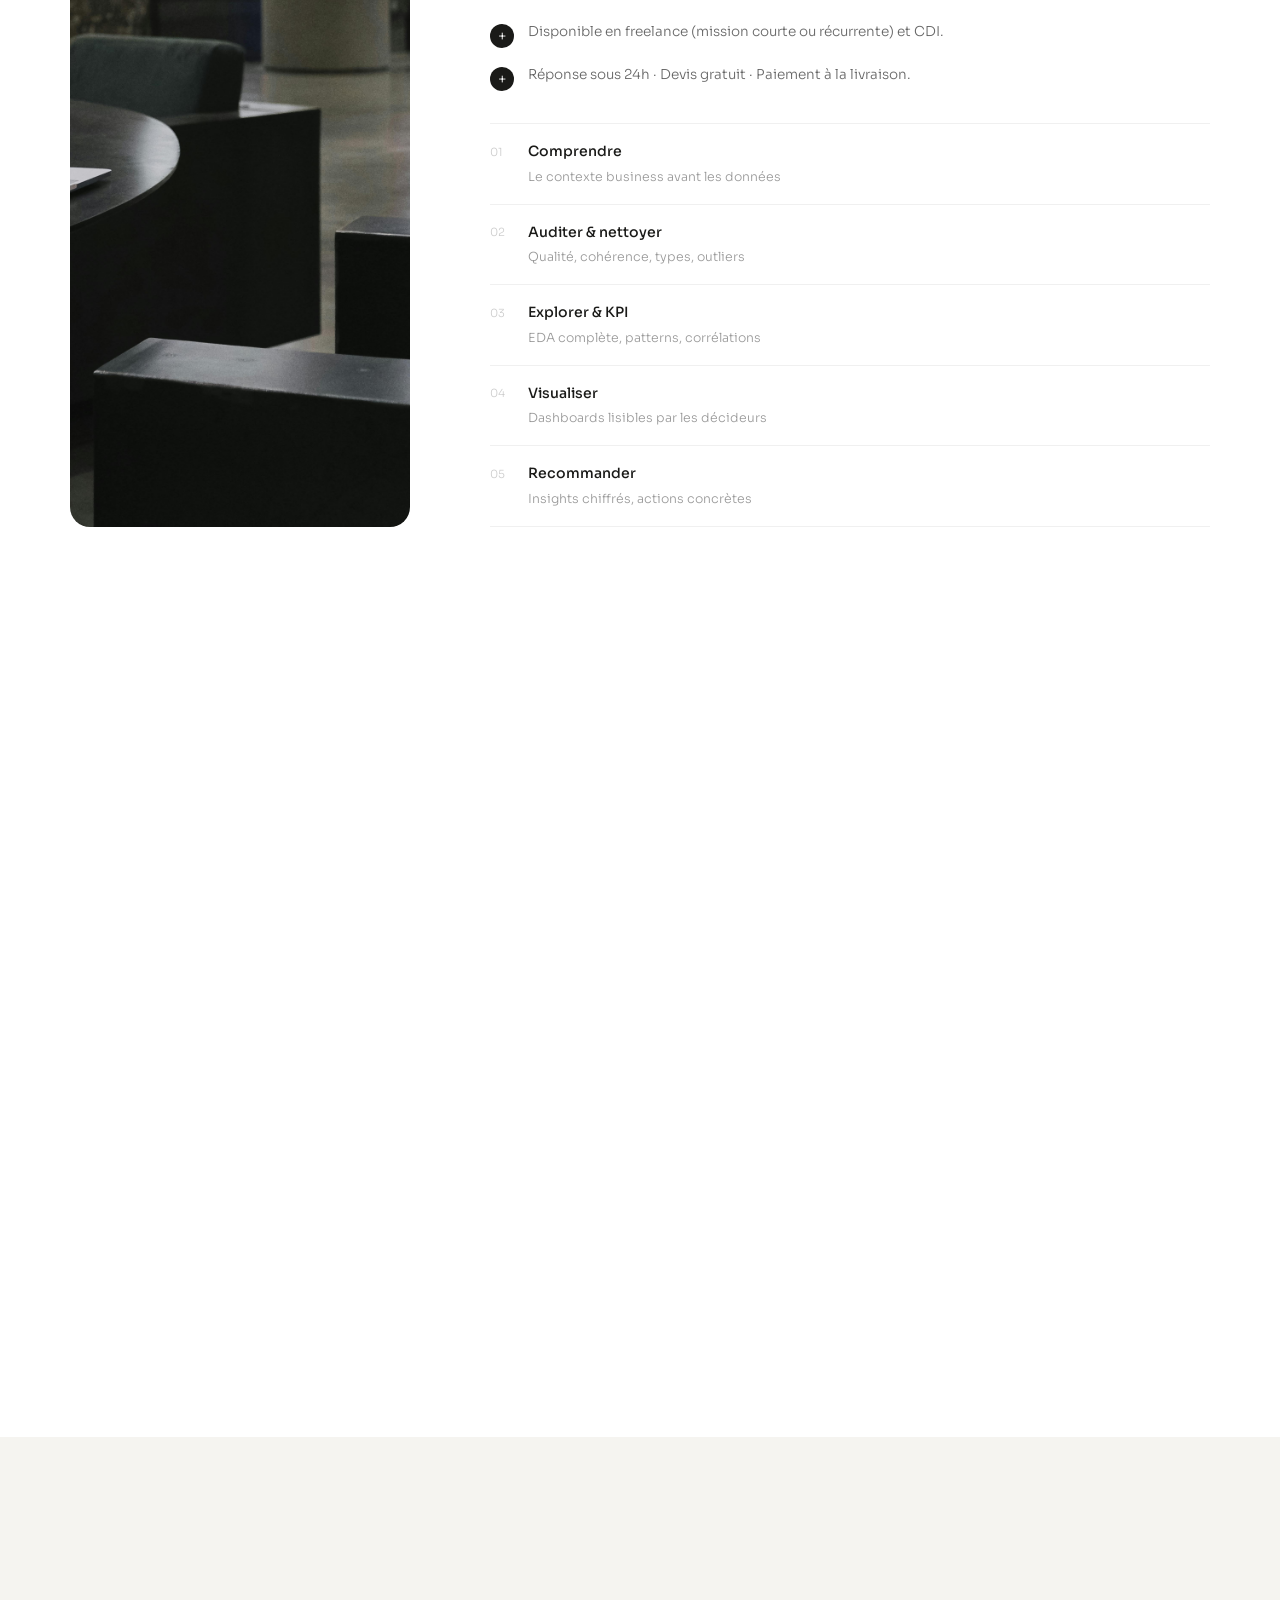
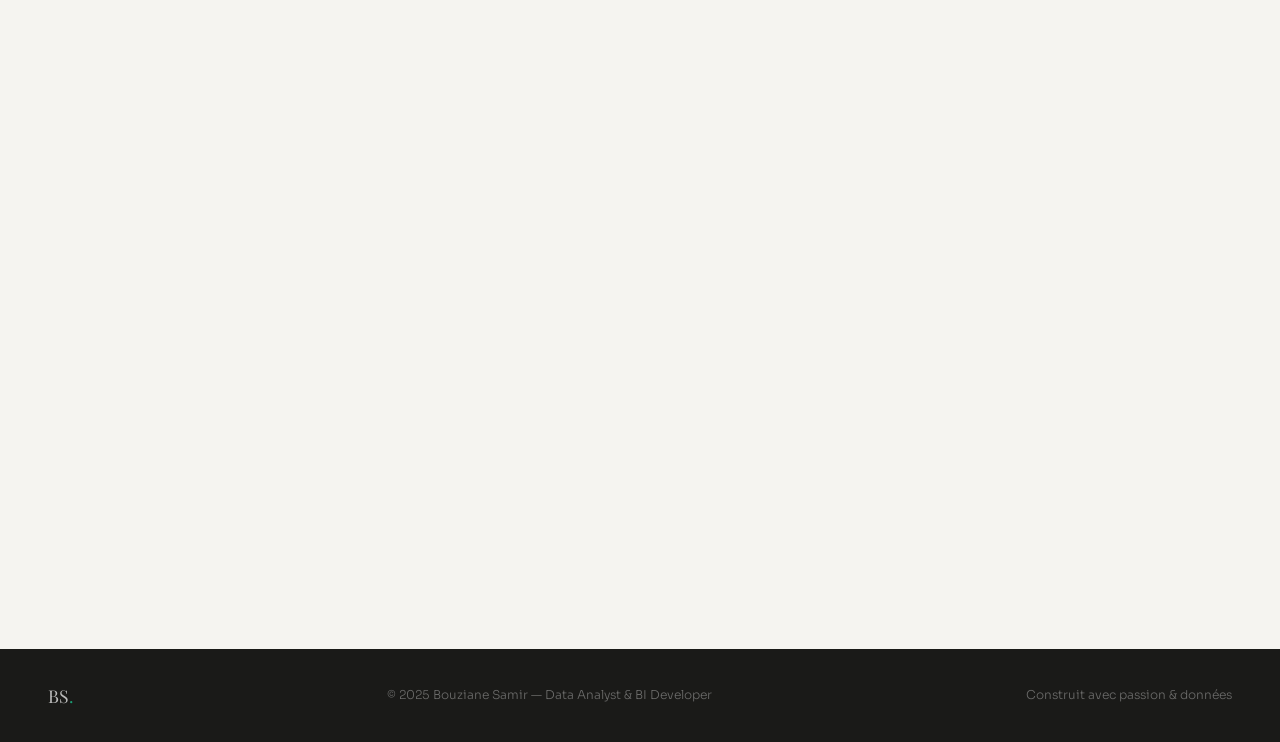
==== commit bd83a47e: "Upgrade portfolio: hero teaser, service pricing, richer project insights & dates - Hero: add feature" ====
--- a/index.html
+++ b/index.html
@@ -63,6 +63,16 @@
           <a href="#projects" class="btn btn-outline">Voir mes résultats</a>
           <a href="cv.html" class="btn btn-cv">CV ↓</a>
         </div>
+        <a href="#casestudy" class="hero-case-teaser">
+          <div class="hct-label"><span class="tag-dot"></span>Projet phare · Données réelles</div>
+          <div class="hct-title">Portfolio Immobilier — 3 Propriétés · 2 Pays</div>
+          <div class="hct-stats">
+            <div class="hct-stat"><strong>+€17K</strong><span>potentiel identifié</span></div>
+            <div class="hct-stat"><strong>52%</strong><span>annulations → plan d'action</span></div>
+            <div class="hct-stat"><strong>€38.8K</strong><span>revenue documenté</span></div>
+          </div>
+          <div class="hct-cta">Voir l'étude de cas →</div>
+        </a>
         <div class="hero-scroll">Scroll down ↓</div>
       </div>
 
@@ -103,7 +113,7 @@
             <li>Filtres et drill-down interactifs</li>
             <li>Design orienté décision</li>
           </ul>
-          <div class="svc-footer"><span class="svc-delay">⏱ Livraison 3–5 jours</span></div>
+          <div class="svc-footer"><span class="svc-delay">⏱ Livraison 3–5 jours</span><span class="svc-price">À partir de 350€</span></div>
         </div>
 
         <div class="svc-card svc-featured">
@@ -119,7 +129,7 @@
             <li>Plan d'action chiffré et priorisé</li>
             <li>Recommandations ROI documenté</li>
           </ul>
-          <div class="svc-footer"><span class="svc-delay">⏱ Livraison 48h–5 jours</span></div>
+          <div class="svc-footer"><span class="svc-delay">⏱ Livraison 48h–5 jours</span><span class="svc-price">À partir de 600€</span></div>
         </div>
 
         <div class="svc-card">
@@ -134,7 +144,7 @@
             <li>Alertes et notifications</li>
             <li>Documentation et formation incluses</li>
           </ul>
-          <div class="svc-footer"><span class="svc-delay">⏱ Livraison 5–10 jours</span></div>
+          <div class="svc-footer"><span class="svc-delay">⏱ Livraison 5–10 jours</span><span class="svc-price">À partir de 800€</span></div>
         </div>
 
         <div class="svc-card">
@@ -149,7 +159,7 @@
             <li>Recommandations pricing</li>
             <li>Segmentation clients RFM</li>
           </ul>
-          <div class="svc-footer"><span class="svc-delay">⏱ Livraison 3–7 jours</span></div>
+          <div class="svc-footer"><span class="svc-delay">⏱ Livraison 3–7 jours</span><span class="svc-price">À partir de 450€</span></div>
         </div>
 
       </div>
@@ -282,10 +292,11 @@
           <div class="mc-body">
             <h4>HR Attrition Analysis</h4>
             <div class="insight-row">
-              <span class="insight insight-red">×2 turnover Sales vs HR</span>
-              <span class="insight insight-green">$880K économies identifiées</span>
-            </div>
-            <p>1 470 employés · 6 insights business · dashboard interactif</p>
+              <span class="insight insight-red">Heures sup. → turnover ×2.0</span>
+              <span class="insight insight-green">$880K si rétention +15%</span>
+            </div>
+            <p>1 470 employés · Sales/R&D zones critiques (17.7%) · 6 insights actionnables</p>
+            <span class="proj-date">Fév 2025</span>
             <div class="stack-row" style="margin-top:.75rem;margin-bottom:0">
               <span class="stk">Python</span><span class="stk">Pandas</span><span class="stk">SQL</span><span class="stk">Chart.js</span>
             </div>
@@ -314,10 +325,11 @@
           <div class="mc-body">
             <h4>E-Commerce Olist Analysis</h4>
             <div class="insight-row">
-              <span class="insight insight-red">63.5% retards livraison</span>
-              <span class="insight insight-green">R$1.5M potentiel</span>
-            </div>
-            <p>117 329 commandes · 6 insights business · dashboard interactif</p>
+              <span class="insight insight-red">63.5% retards → satisfaction -31pts</span>
+              <span class="insight insight-green">R$1.5M si retards -20%</span>
+            </div>
+            <p>117 329 commandes · Top: Beauté R$1.29M, Montres R$1.24M · 6 insights</p>
+            <span class="proj-date">Mars 2025</span>
             <div class="stack-row" style="margin-top:.75rem;margin-bottom:0">
               <span class="stk">Python</span><span class="stk">Pandas</span><span class="stk">SQL</span><span class="stk">Chart.js</span>
             </div>
@@ -346,10 +358,11 @@
           <div class="mc-body">
             <h4>Booking.com — Sharjah UAE</h4>
             <div class="insight-row">
-              <span class="insight insight-red">52% annulations → -AED 31K/an</span>
-              <span class="insight insight-blue">Conflit Iran intégré</span>
-            </div>
-            <p>97 réservations · Taux annulation ×6.5 vs pairs · Real Data</p>
+              <span class="insight insight-red">Annulations ×6.5 vs benchmark</span>
+              <span class="insight insight-green">+AED 31K si non-remboursable</span>
+            </div>
+            <p>97 réservations · Hebdo = 86% du volume mais 52% annulées · Real Data</p>
+            <span class="proj-date">Avr 2025</span>
             <div class="stack-row" style="margin-top:.75rem;margin-bottom:0">
               <span class="stk">Python</span><span class="stk">Chart.js</span><span class="stk">Real Data</span>
             </div>
@@ -378,10 +391,11 @@
           <div class="mc-body">
             <h4>Superstore Sales Analysis</h4>
             <div class="insight-row">
-              <span class="insight insight-red">-$156K pertes identifiées</span>
-              <span class="insight insight-orange">Remise/marge corrélation -0.86</span>
-            </div>
-            <p>9 993 transactions · Région Sud sous-performe de 23%</p>
+              <span class="insight insight-red">Furniture perd -$18K (remises >20%)</span>
+              <span class="insight insight-orange">Région Sud : seule à -$26K net</span>
+            </div>
+            <p>9 993 transactions · Corrélation remise/marge -0.86 · plan d'action chiffré</p>
+            <span class="proj-date">Jan 2025</span>
             <div class="stack-row" style="margin-top:.75rem;margin-bottom:0">
               <span class="stk">Python</span><span class="stk">Pandas</span><span class="stk">Tableau</span><span class="stk">Chart.js</span>
             </div>
--- a/style.css
+++ b/style.css
@@ -65,8 +65,8 @@
 .about-grid{display:grid;grid-template-columns:340px 1fr;gap:5rem;align-items:stretch}
 .about-photo-col{position:sticky;top:6rem;align-self:stretch}
 .about-photo-card{position:relative;border-radius:20px;overflow:hidden;cursor:pointer;height:100%;min-height:520px}
-.about-photo-card img{width:100%;height:100%;object-fit:cover;object-position:center 20%;display:block;filter:grayscale(100%) contrast(1.08);transition:filter .35s}
-.about-photo-card:hover img{filter:grayscale(50%)}
+.about-photo-card img{width:100%;height:100%;object-fit:cover;object-position:center 20%;display:block;transition:filter .35s}
+.about-photo-card:hover img{filter:brightness(.92)}
 .about-photo-arrow{position:absolute;top:.875rem;right:.875rem;width:36px;height:36px;border-radius:50%;background:#fff;color:#1a1a18;display:flex;align-items:center;justify-content:center;font-size:.9rem;opacity:0;transform:scale(.8);transition:all .3s}
 .about-photo-card:hover .about-photo-arrow{opacity:1;transform:scale(1)}
 .about-right-col{}
@@ -268,12 +268,28 @@
 .svc-list li{font-size:.78rem;color:#777;padding-left:1.1rem;position:relative;line-height:1.5}
 .svc-list li::before{content:'→';position:absolute;left:0;color:#1D9E75;font-size:.72rem;top:.05rem}
 .svc-featured .svc-list li{color:rgba(255,255,255,.4)}
-.svc-footer{border-top:1px solid rgba(0,0,0,.07);padding-top:.875rem;margin-top:.25rem}
+.svc-footer{border-top:1px solid rgba(0,0,0,.07);padding-top:.875rem;margin-top:.25rem;display:flex;justify-content:space-between;align-items:center;gap:.4rem;flex-wrap:wrap}
 .svc-featured .svc-footer{border-color:rgba(255,255,255,.08)}
 .svc-delay{font-size:.7rem;color:#aaa;letter-spacing:.02em}
 .svc-featured .svc-delay{color:rgba(255,255,255,.3)}
+.svc-price{font-size:.76rem;font-weight:700;color:#1D9E75;white-space:nowrap}
+.svc-featured .svc-price{color:#1D9E75}
 .services-cta{text-align:center;display:flex;flex-direction:column;align-items:center;gap:.875rem}
 .svc-cta-note{font-size:.75rem;color:#aaa;letter-spacing:.03em}
+
+/* HERO CASE TEASER */
+.hero-case-teaser{display:block;background:#fff;border:1px solid rgba(0,0,0,.08);border-radius:14px;padding:.875rem 1.1rem;margin-bottom:1.5rem;text-decoration:none;transition:all .25s}
+.hero-case-teaser:hover{border-color:#1D9E75;transform:translateY(-2px);box-shadow:0 8px 24px rgba(29,158,117,.08)}
+.hct-label{font-size:.62rem;color:#1D9E75;letter-spacing:.07em;text-transform:uppercase;font-weight:600;display:flex;align-items:center;gap:.35rem;margin-bottom:.3rem}
+.hct-title{font-size:.84rem;font-weight:600;color:#1a1a18;margin-bottom:.45rem;line-height:1.35}
+.hct-stats{display:flex;gap:1.1rem;flex-wrap:wrap;margin-bottom:.45rem}
+.hct-stat{display:flex;flex-direction:column;gap:.05rem}
+.hct-stat strong{font-size:.82rem;font-weight:700;color:#1a1a18;letter-spacing:-.02em}
+.hct-stat span{font-size:.62rem;color:#aaa}
+.hct-cta{font-size:.68rem;color:#1D9E75;font-weight:600;letter-spacing:.02em}
+
+/* PROJ DATE */
+.proj-date{font-size:.65rem;color:#bbb;letter-spacing:.04em;margin-top:.35rem;display:block}
 
 /* STATS CAROUSEL */
 .stats-carousel-wrap{width:100%}
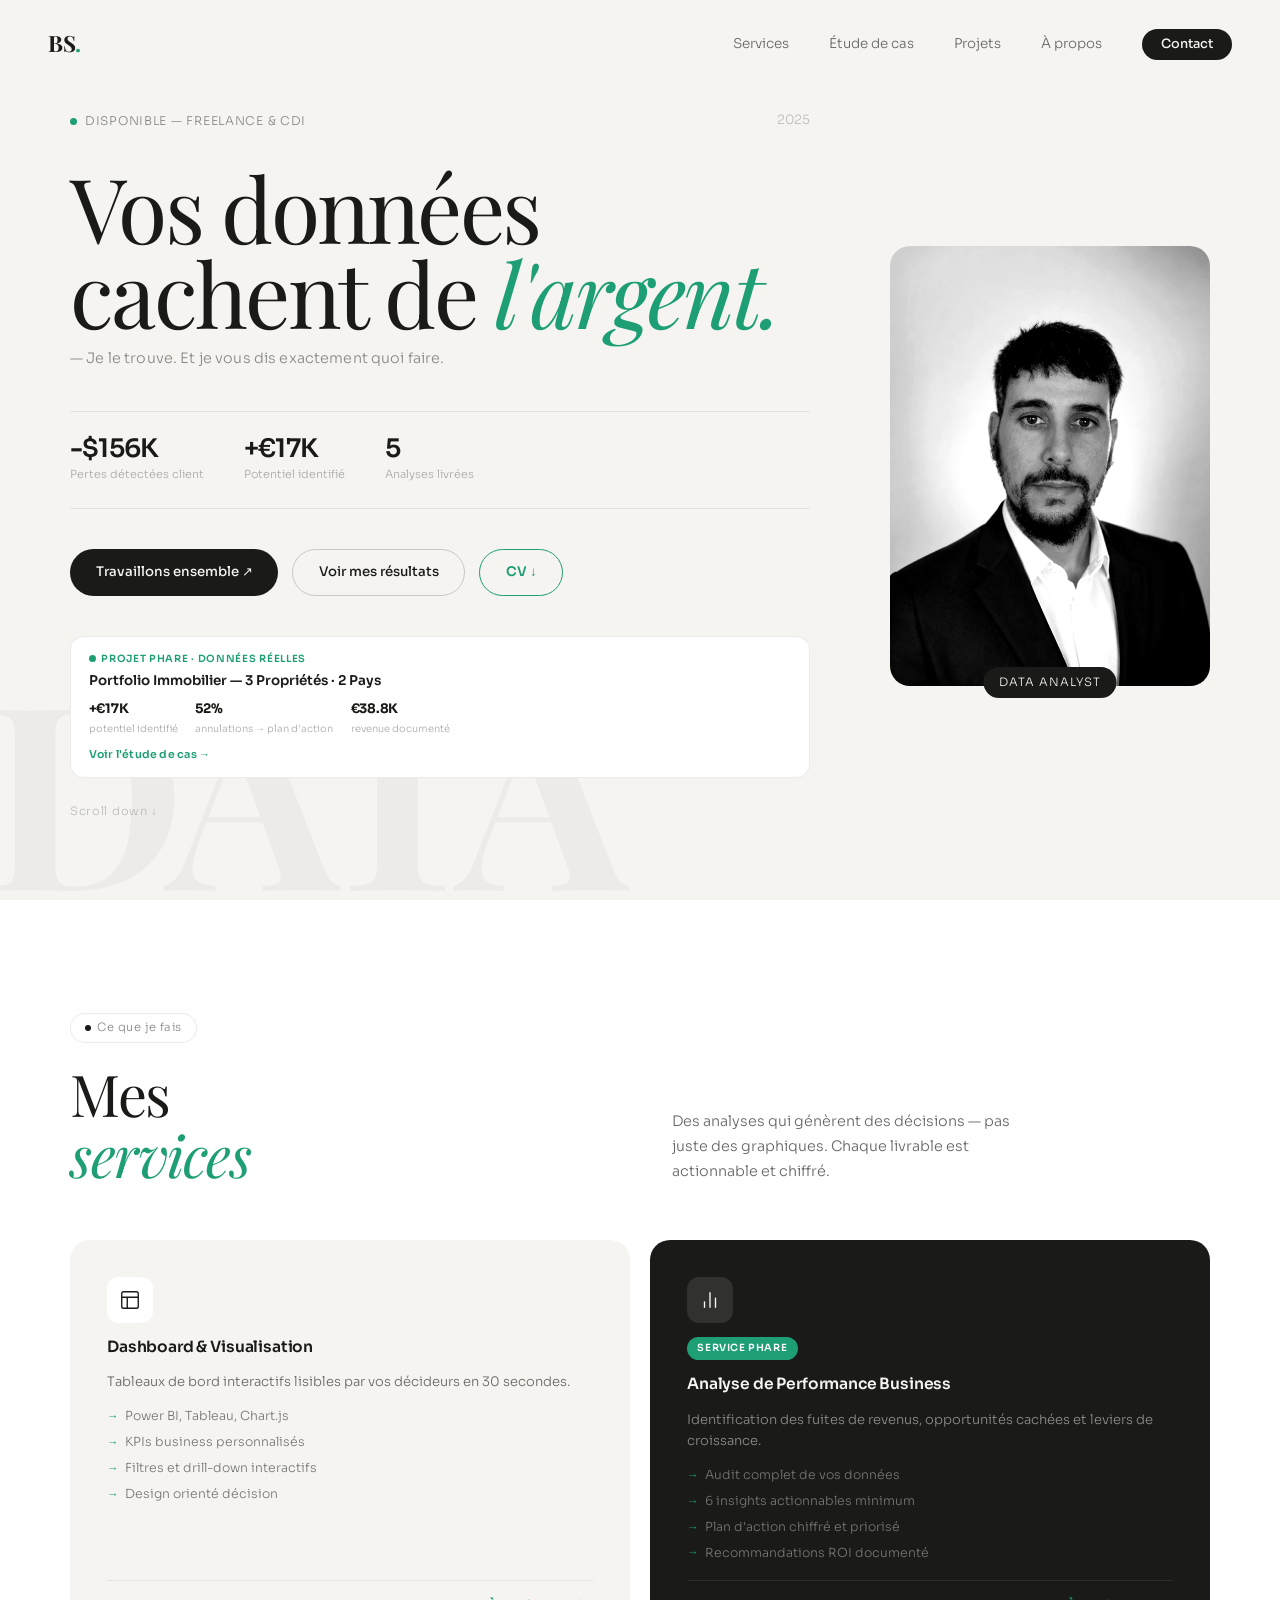
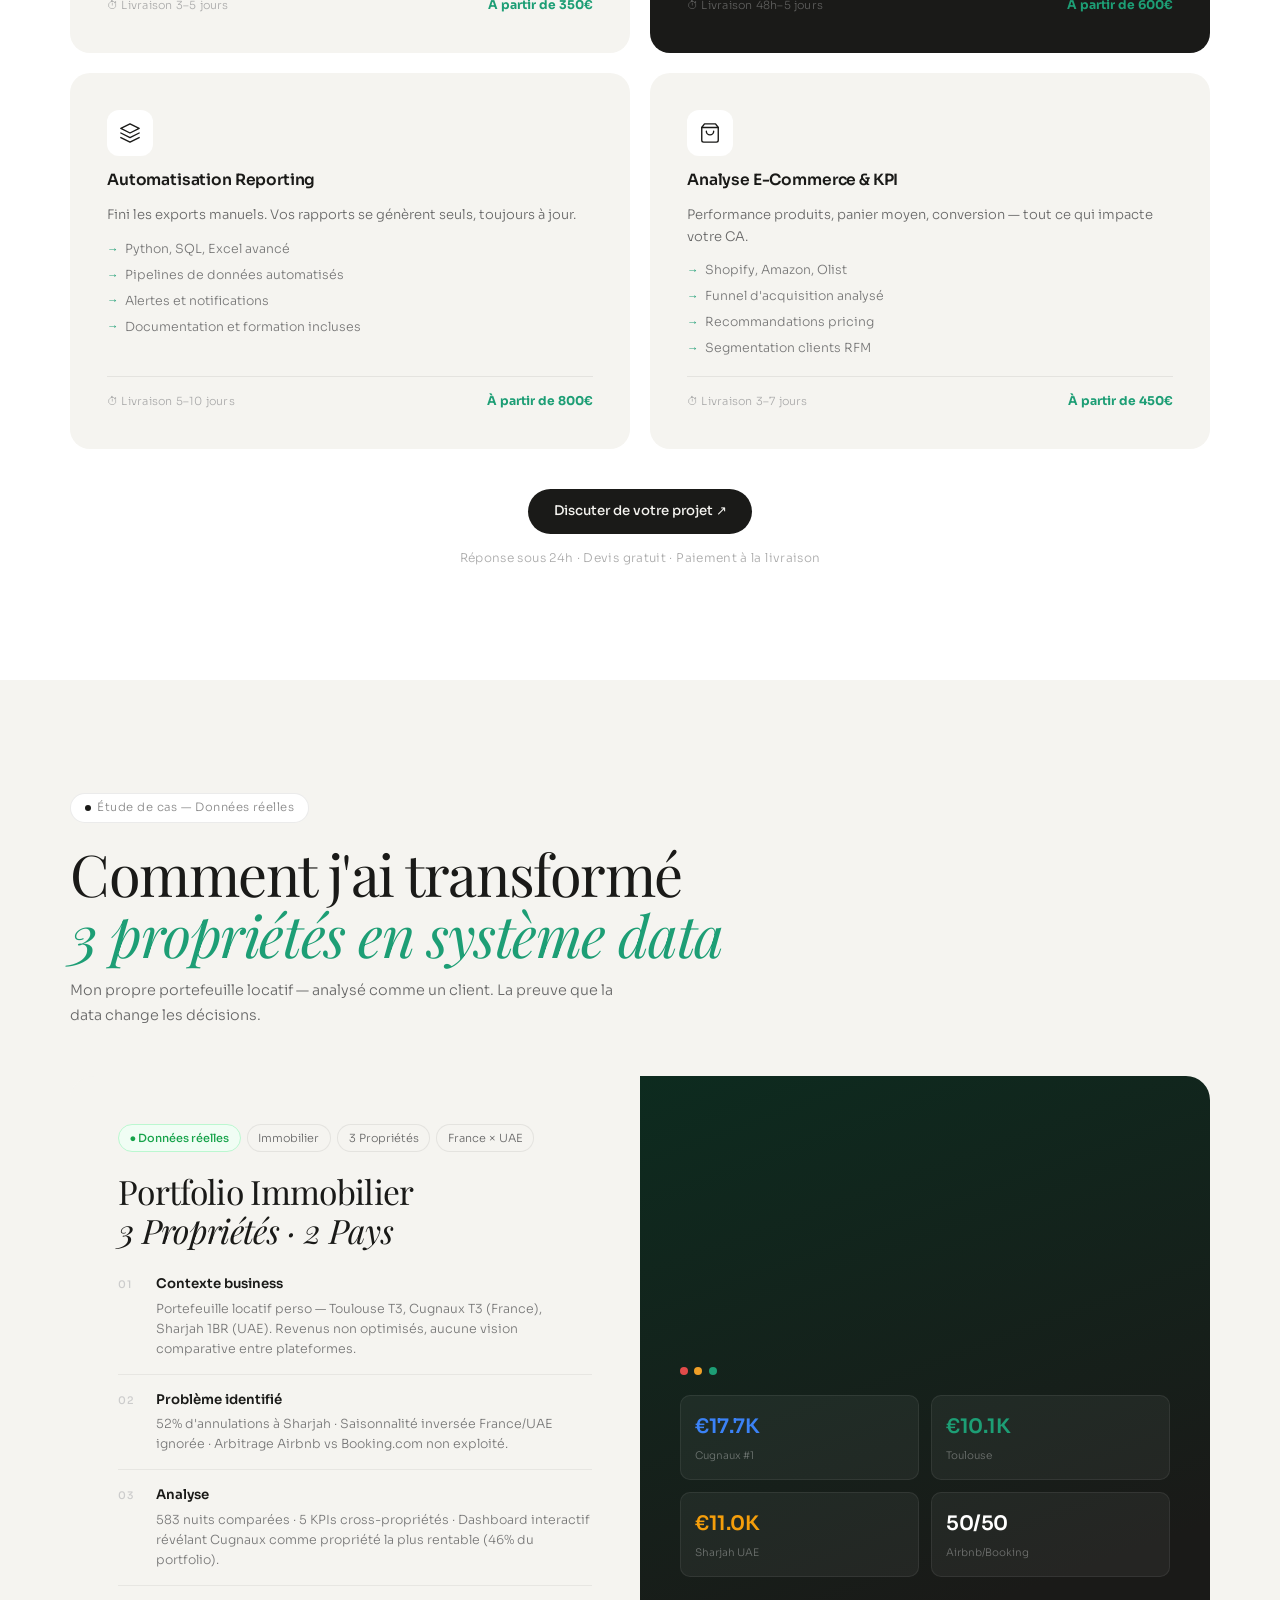
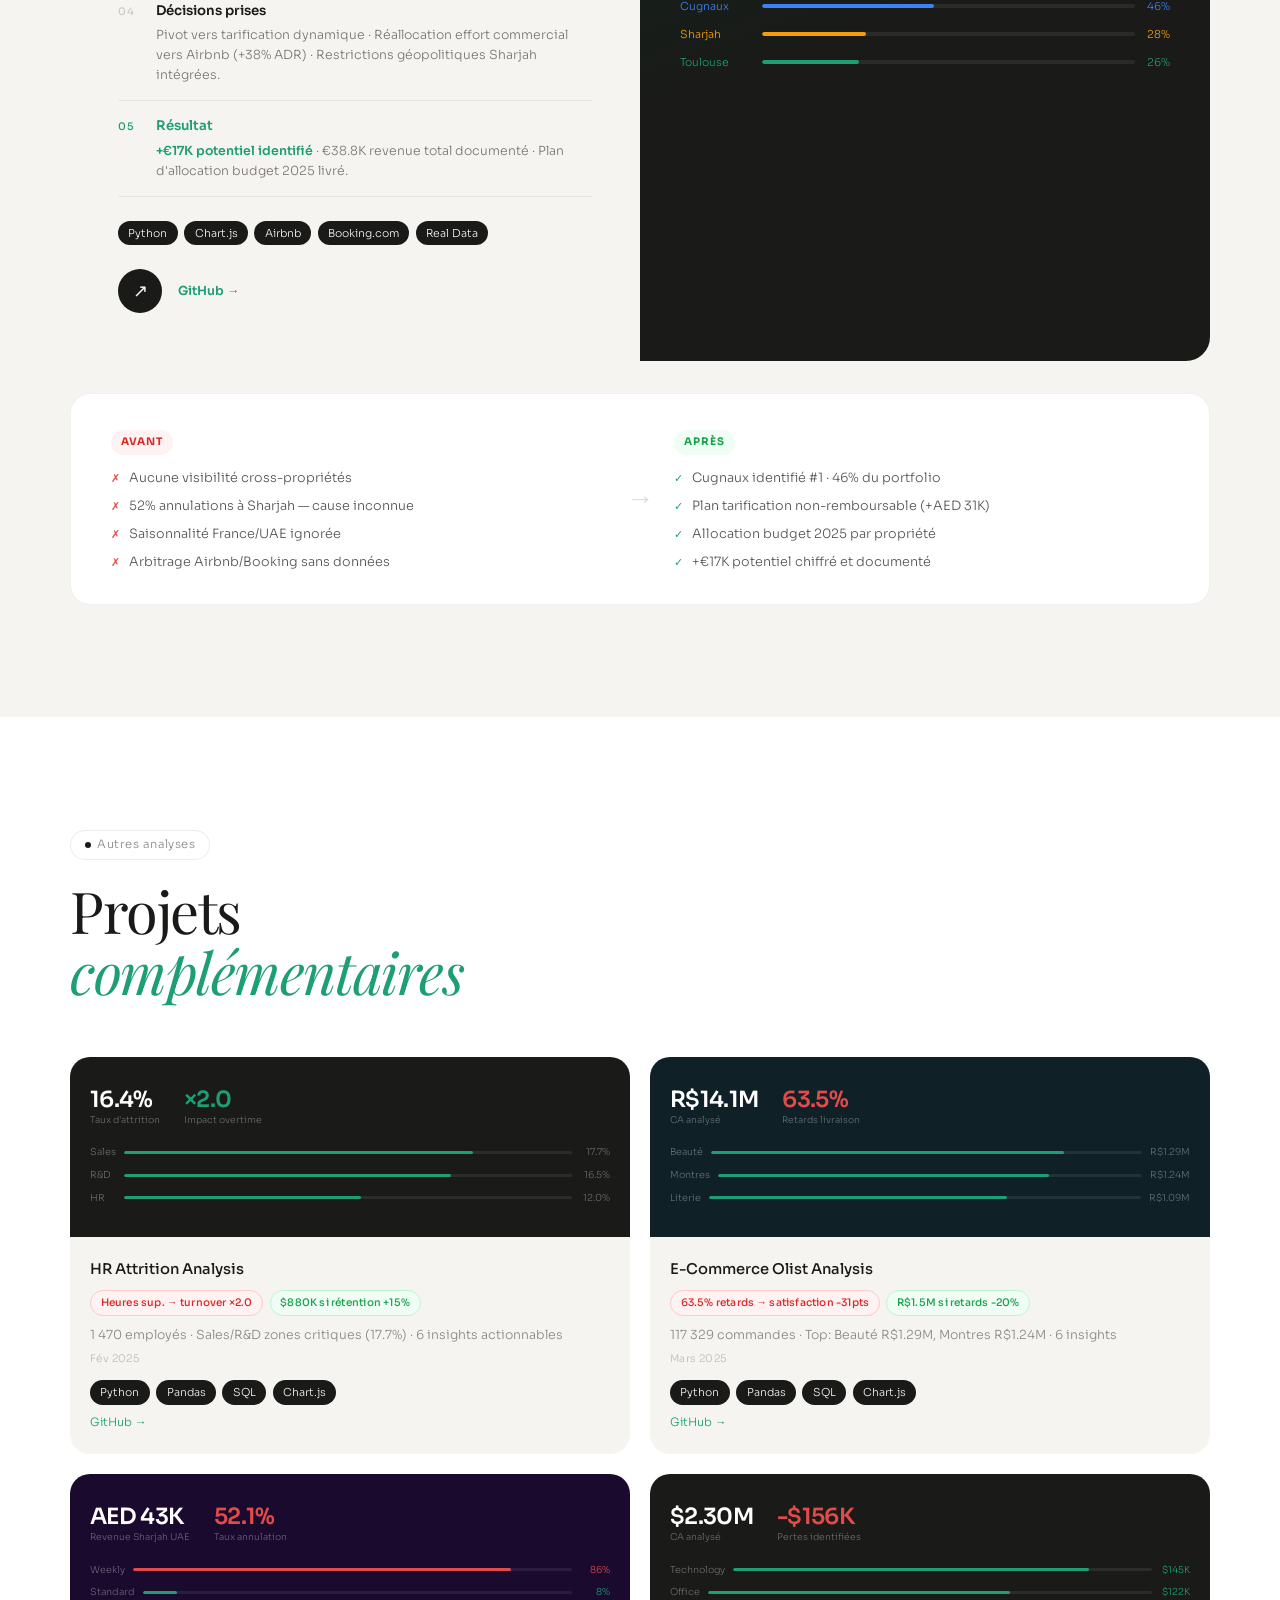
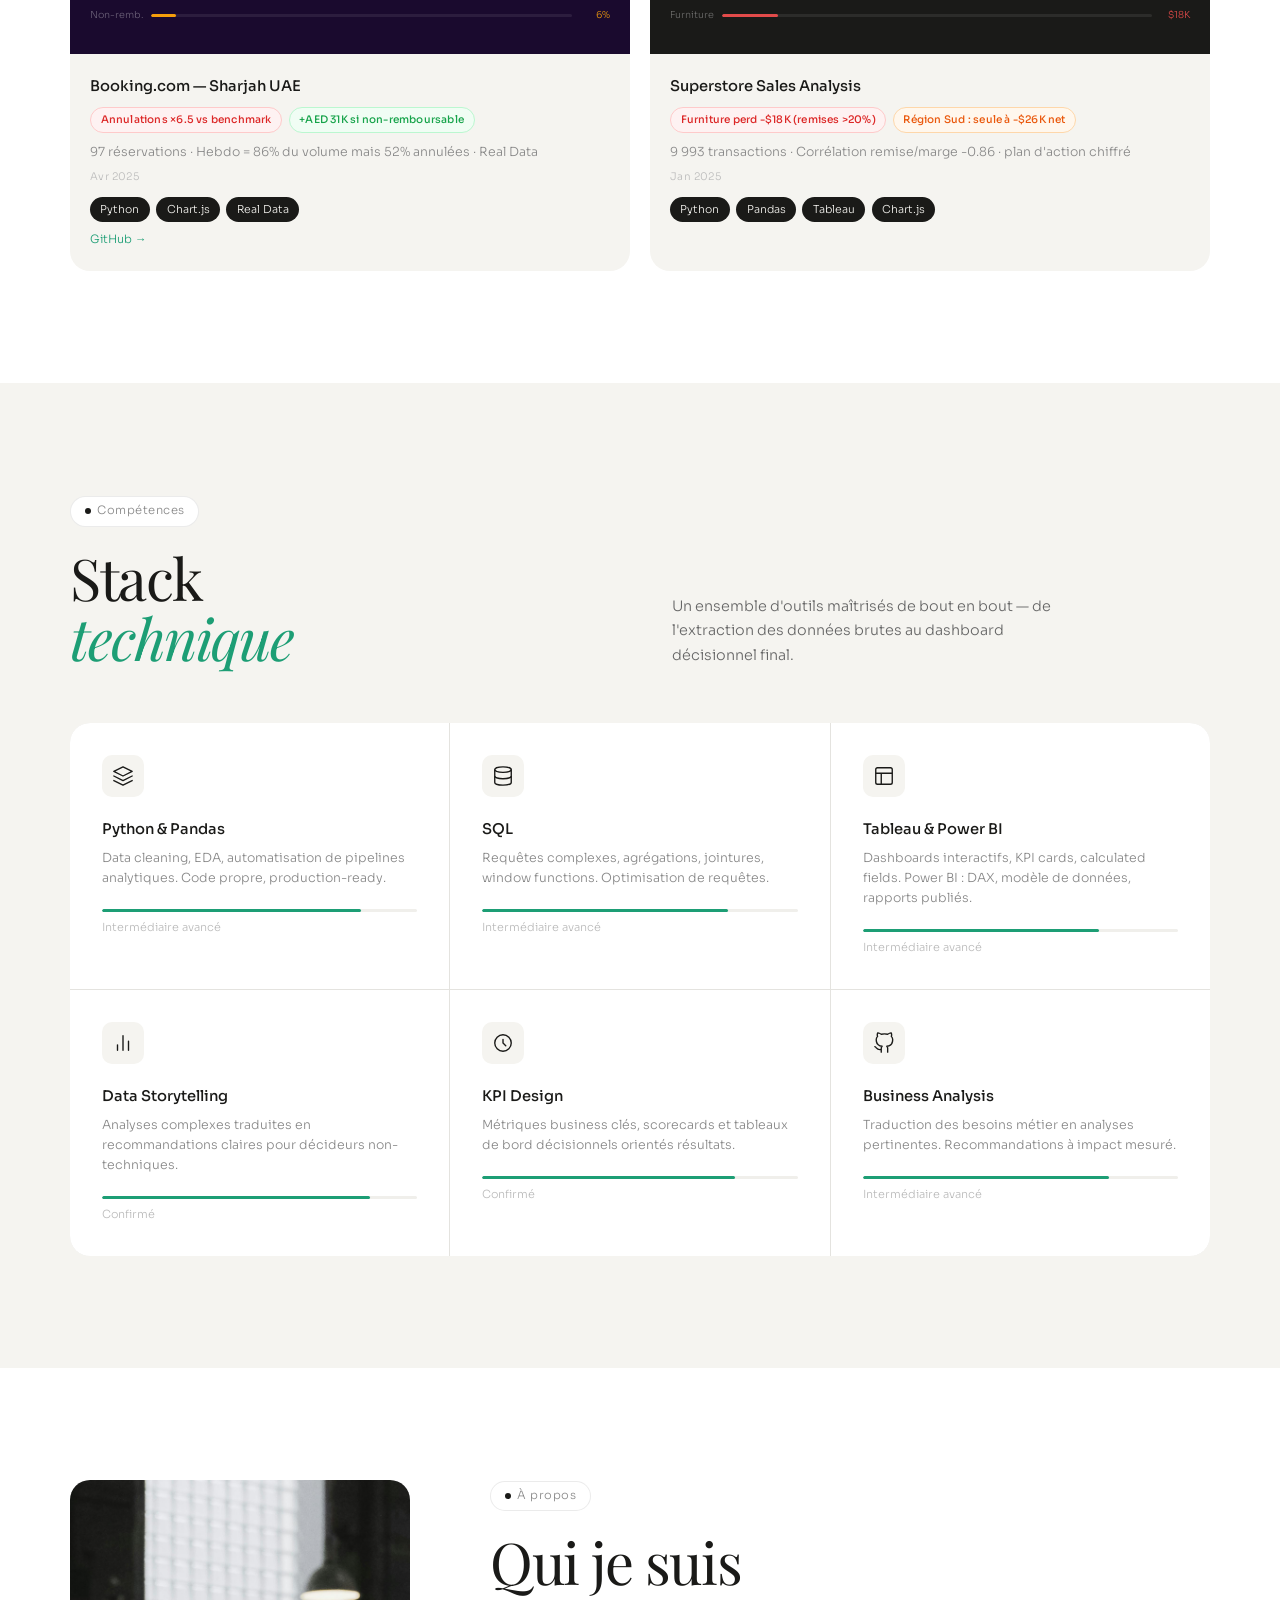
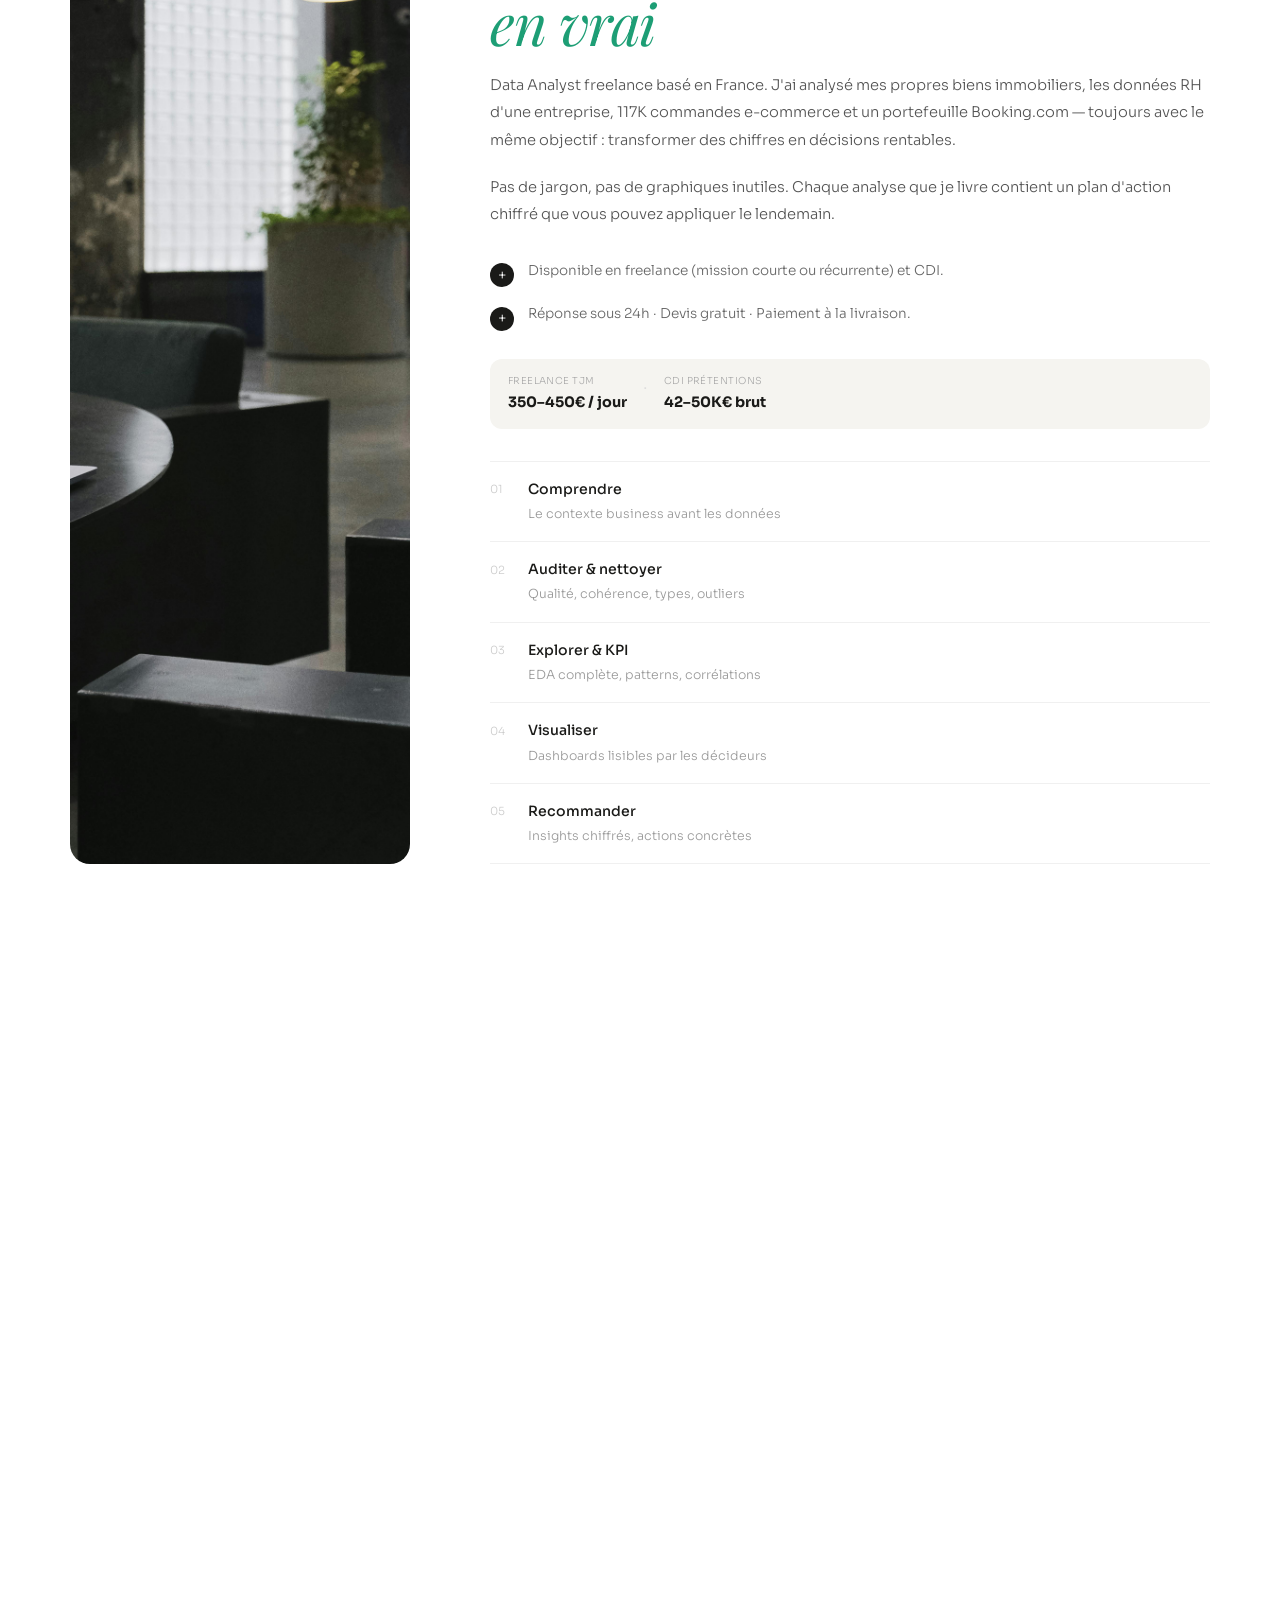
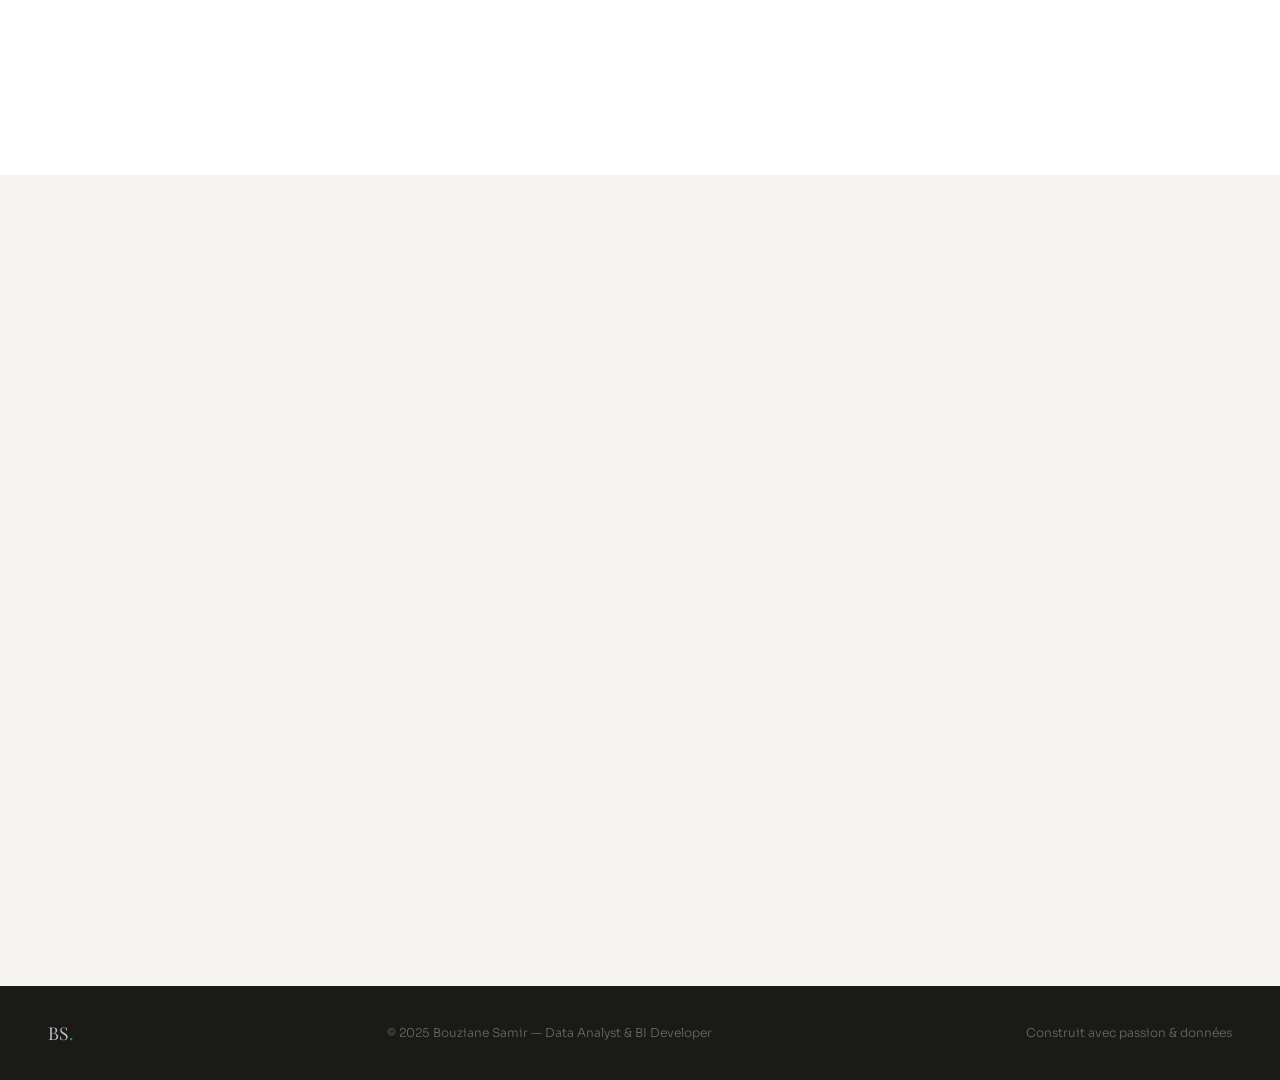
==== commit 061aa6a3: "Portfolio polish: Power BI, TJM display, avant/après, anonymized testimonials, CV link fix - Skills:" ====
--- a/index.html
+++ b/index.html
@@ -61,7 +61,7 @@
         <div class="hero-actions">
           <a href="#contact" class="btn btn-dark">Travaillons ensemble ↗</a>
           <a href="#projects" class="btn btn-outline">Voir mes résultats</a>
-          <a href="cv.html" class="btn btn-cv">CV ↓</a>
+          <a href="cv.html" target="_blank" class="btn btn-cv">CV ↓</a>
         </div>
         <a href="#casestudy" class="hero-case-teaser">
           <div class="hct-label"><span class="tag-dot"></span>Projet phare · Données réelles</div>
@@ -249,6 +249,29 @@
           </div>
         </div>
       </div>
+
+      <!-- AVANT / APRÈS -->
+      <div class="avap-grid fade-up" style="transition-delay:.2s">
+        <div class="avap-before">
+          <div class="avap-label">Avant</div>
+          <ul class="avap-list">
+            <li>Aucune visibilité cross-propriétés</li>
+            <li>52% annulations à Sharjah — cause inconnue</li>
+            <li>Saisonnalité France/UAE ignorée</li>
+            <li>Arbitrage Airbnb/Booking sans données</li>
+          </ul>
+        </div>
+        <div class="avap-sep">→</div>
+        <div class="avap-after">
+          <div class="avap-label">Après</div>
+          <ul class="avap-list">
+            <li>Cugnaux identifié #1 · 46% du portfolio</li>
+            <li>Plan tarification non-remboursable (+AED 31K)</li>
+            <li>Allocation budget 2025 par propriété</li>
+            <li>+€17K potentiel chiffré et documenté</li>
+          </ul>
+        </div>
+      </div>
     </div>
   </section>
 
@@ -447,8 +470,8 @@
               <rect x="3" y="3" width="18" height="18" rx="2" stroke="currentColor" stroke-width="1.5" />
               <path d="M3 9h18M9 21V9" stroke="currentColor" stroke-width="1.5" />
             </svg></div>
-          <h3>Tableau</h3>
-          <p>Dashboards interactifs, KPI cards, calculated fields, actions &amp; filtres cross-sheets.</p>
+          <h3>Tableau & Power BI</h3>
+          <p>Dashboards interactifs, KPI cards, calculated fields. Power BI : DAX, modèle de données, rapports publiés.</p>
           <div class="sk-bar">
             <div class="sk-fill" data-w="75"></div>
           </div>
@@ -519,6 +542,17 @@
               <p>Réponse sous 24h · Devis gratuit · Paiement à la livraison.</p>
             </div>
           </div>
+          <div class="about-rates">
+            <div class="rate-item">
+              <span class="rate-label">Freelance TJM</span>
+              <span class="rate-val">350–450€ / jour</span>
+            </div>
+            <div class="rate-sep">·</div>
+            <div class="rate-item">
+              <span class="rate-label">CDI prétentions</span>
+              <span class="rate-val">42–50K€ brut</span>
+            </div>
+          </div>
           <div class="process-list" style="margin-top:2rem">
             <div class="pi"><span class="pn">01</span>
               <div><strong>Comprendre</strong><p>Le contexte business avant les données</p></div>
@@ -558,10 +592,10 @@
               Son dashboard nous a permis d'identifier des opportunités cachées et d'optimiser notre stratégie
               commerciale. Un travail rigoureux, clair et orienté résultats.</p>
             <div class="testi-author">
-              <div class="testi-avatar">JD</div>
+              <div class="testi-avatar">DC</div>
               <div class="testi-info">
                 <span class="testi-name">Directeur Commercial</span>
-                <span class="testi-company">JD Promotion</span>
+                <span class="testi-company">Retail &amp; Distribution, Paris</span>
               </div>
               <div class="testi-stars">★★★★★</div>
             </div>
@@ -573,10 +607,10 @@
               d'attrition que nous n'avions pas vus depuis des années. Ses recommandations chiffrées nous ont permis de
               prendre des décisions concrètes et d'économiser significativement sur le turnover.</p>
             <div class="testi-author">
-              <div class="testi-avatar">HB</div>
+              <div class="testi-avatar">DRH</div>
               <div class="testi-info">
-                <span class="testi-name">DRH</span>
-                <span class="testi-company">HBC</span>
+                <span class="testi-name">Directrice RH</span>
+                <span class="testi-company">Industrie manufacturière, Lyon</span>
               </div>
               <div class="testi-stars">★★★★★</div>
             </div>
@@ -588,10 +622,10 @@
               impressionnante. Le tableau de bord livré est clair, interactif et utilisé quotidiennement par toute
               l'équipe. Je recommande vivement ses compétences en data analyse.</p>
             <div class="testi-author">
-              <div class="testi-avatar">DI</div>
+              <div class="testi-avatar">DG</div>
               <div class="testi-info">
                 <span class="testi-name">Directeur Général</span>
-                <span class="testi-company">Duty Immo</span>
+                <span class="testi-company">Agence immobilière, Toulouse</span>
               </div>
               <div class="testi-stars">★★★★★</div>
             </div>
--- a/style.css
+++ b/style.css
@@ -290,6 +290,24 @@
 
 /* PROJ DATE */
 .proj-date{font-size:.65rem;color:#bbb;letter-spacing:.04em;margin-top:.35rem;display:block}
+
+/* AVANT / APRÈS */
+.avap-grid{display:grid;grid-template-columns:1fr auto 1fr;gap:1.25rem;align-items:center;margin-top:2rem;background:#fff;border-radius:20px;padding:2rem 2.5rem;border:1px solid rgba(0,0,0,.06)}
+.avap-label{font-size:.65rem;font-weight:700;letter-spacing:.08em;text-transform:uppercase;margin-bottom:.875rem;padding:.22rem .65rem;border-radius:100px;display:inline-block}
+.avap-before .avap-label{background:#fef2f2;color:#dc2626}
+.avap-after .avap-label{background:#f0fdf4;color:#16a34a}
+.avap-list{list-style:none;display:flex;flex-direction:column;gap:.55rem}
+.avap-list li{font-size:.8rem;color:#555;padding-left:1.1rem;position:relative;line-height:1.5}
+.avap-before .avap-list li::before{content:'✗';position:absolute;left:0;color:#E24B4A;font-size:.7rem;top:.1rem}
+.avap-after .avap-list li::before{content:'✓';position:absolute;left:0;color:#1D9E75;font-size:.7rem;top:.1rem}
+.avap-sep{font-size:1.75rem;color:#ddd;text-align:center;line-height:1}
+
+/* ABOUT RATES */
+.about-rates{display:flex;align-items:center;gap:1rem;background:#f5f4f0;border-radius:12px;padding:.875rem 1.1rem;margin-top:1.75rem;flex-wrap:wrap}
+.rate-item{display:flex;flex-direction:column;gap:.08rem}
+.rate-label{font-size:.6rem;color:#aaa;letter-spacing:.05em;text-transform:uppercase}
+.rate-val{font-size:.9rem;font-weight:700;color:#1a1a18}
+.rate-sep{color:#ddd;font-size:1.1rem;align-self:stretch}
 
 /* STATS CAROUSEL */
 .stats-carousel-wrap{width:100%}
